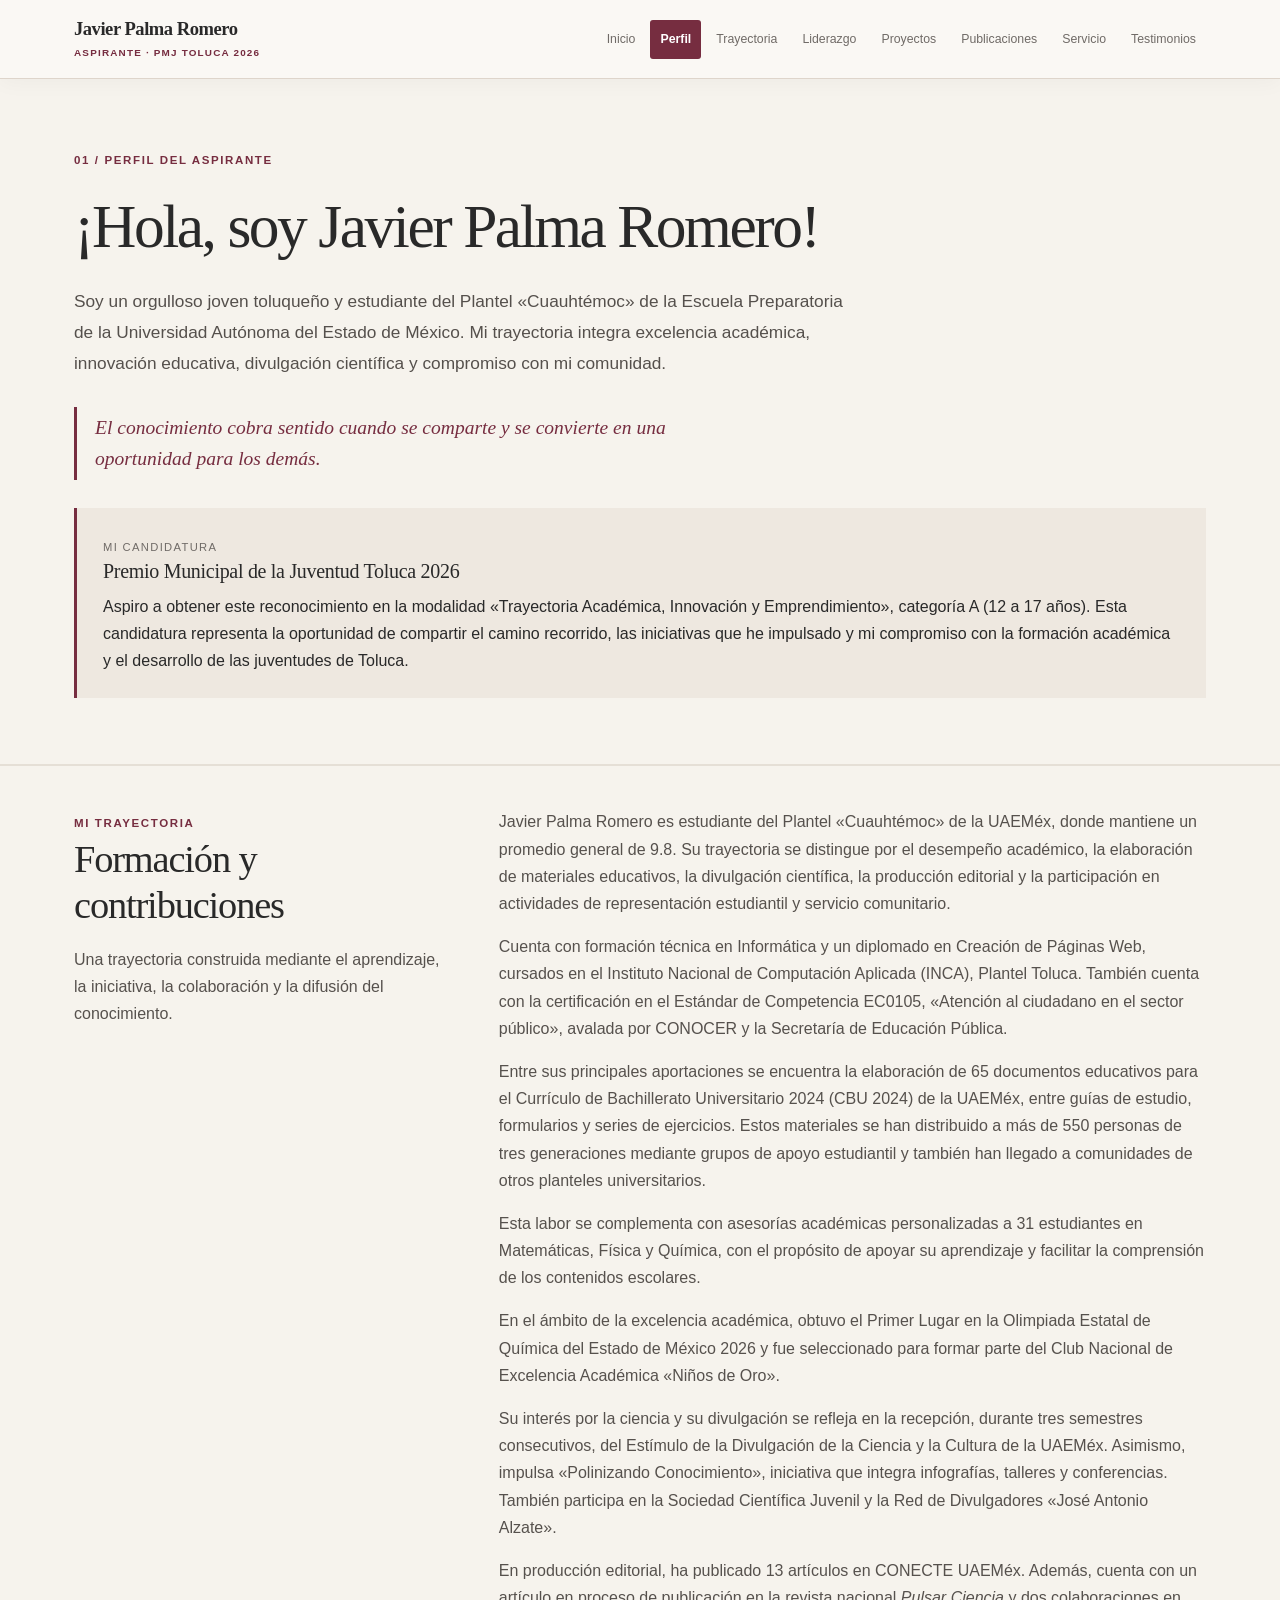
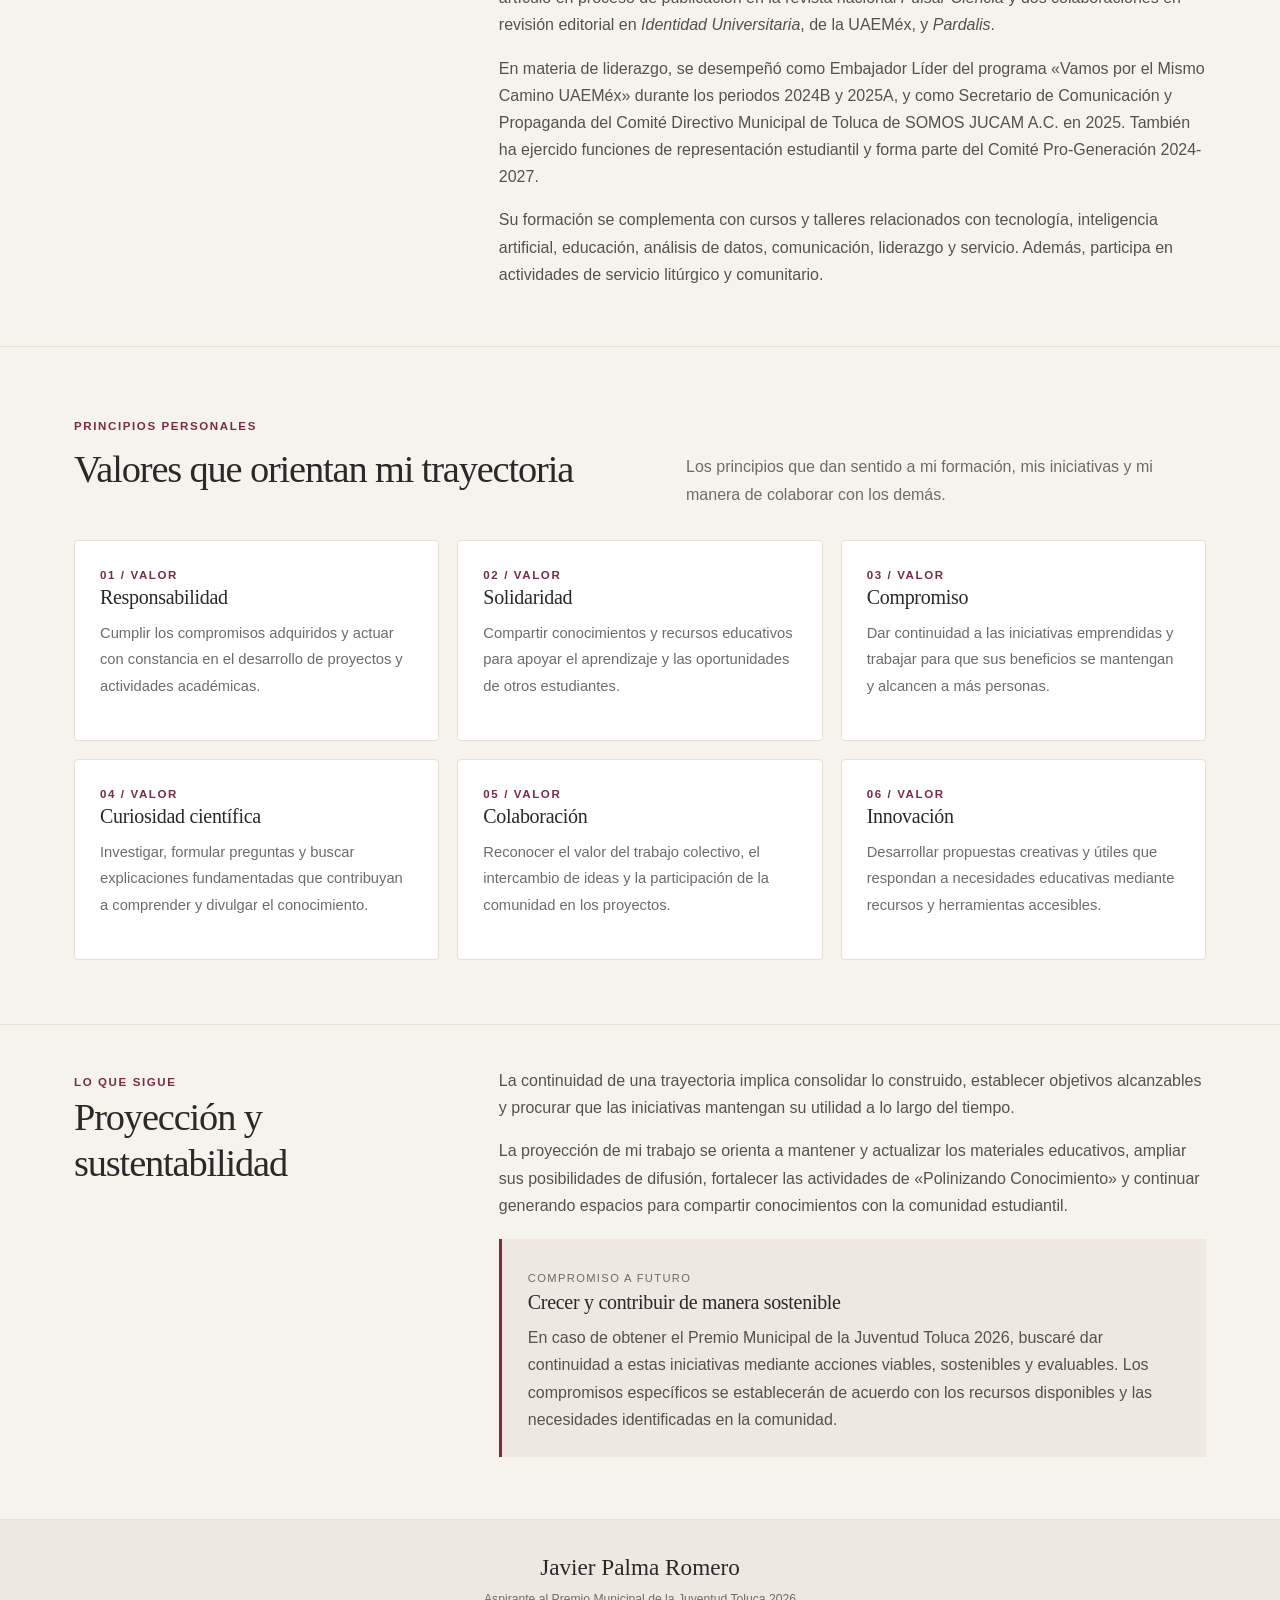
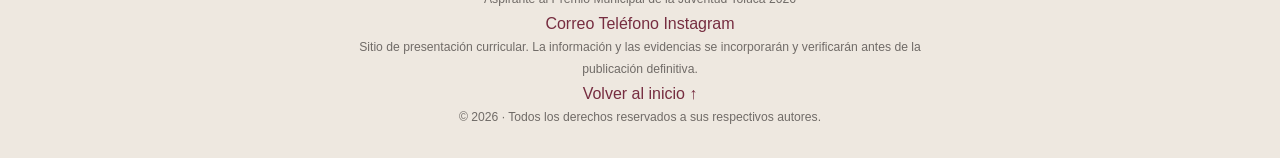
==== 01-perfil.html @ a176d9ea "Update 01-perfil.html" ====
<!doctype html>
<html lang="es">
<head>
  <meta charset="utf-8">
  <meta name="viewport" content="width=device-width, initial-scale=1">
  <meta name="description" content="Perfil, trayectoria y exposición de motivos de Javier Palma Romero, aspirante al Premio Municipal de la Juventud Toluca 2026.">
  <meta name="robots" content="noindex, nofollow">
  <title>01 — Perfil | Javier Palma Romero — Aspirante PMJ Toluca 2026</title>
  <link rel="stylesheet" href="styles.css">
</head>

<body>

  <!-- ENCABEZADO Y NAVEGACIÓN -->
  


<header class="site-header">
  <div class="header-inner">
    <a class="brand" href="index.html">
      Javier Palma Romero
      <small>Aspirante · PMJ TOLUCA 2026</small>
    </a>
    <button class="menu-toggle" type="button" aria-expanded="false" aria-controls="site-nav">Menú ☰</button>
   
<nav class="nav" id="site-nav" aria-label="Navegación principal">
  <a href="index.html">Inicio</a>
  <a href="01-perfil.html" aria-current="page">Perfil</a>
  <a href="02-trayectoria.html">Trayectoria</a>
  <a href="03-liderazgo.html">Liderazgo</a>
  <a href="04-proyectos.html">Proyectos</a>
  <a href="05-publicaciones.html">Publicaciones</a>
  <a href="06-servicio.html">Servicio</a>
  <a href="07-testimonios.html">Testimonios</a>
</nav>

  </div>
</header>



  <main>

    <!-- PRESENTACIÓN -->
    <section class="page-hero">
      <div class="container">
        <span class="kicker">01 / Perfil del aspirante</span>

        <h1>¡Hola, soy Javier Palma Romero!</h1>

        <p class="lead">
          Soy un orgulloso joven toluqueño y estudiante del Plantel
          «Cuauhtémoc» de la Escuela Preparatoria de la Universidad
          Autónoma del Estado de México. Mi trayectoria integra
          excelencia académica, innovación educativa, divulgación
          científica y compromiso con mi comunidad.
        </p>

        <div class="quote">
          El conocimiento cobra sentido cuando se comparte y se
          convierte en una oportunidad para los demás.
        </div>

        <div class="callout">
          <span class="small-label">Mi candidatura</span>
          <h3>Premio Municipal de la Juventud Toluca 2026</h3>

          <p>
            Aspiro a obtener este reconocimiento en la modalidad
            «Trayectoria Académica, Innovación y Emprendimiento»,
            categoría A (12 a 17 años). Esta candidatura representa
            la oportunidad de compartir el camino recorrido, las
            iniciativas que he impulsado y mi compromiso con la
            formación académica y el desarrollo de las juventudes
            de Toluca.
          </p>
        </div>
      </div>
    </section>

    <!-- SEMBLANZA CURRICULAR -->
    <section class="content-section" id="semblanza">
      <div class="container content-grid">

        <div>
          <span class="kicker">Mi trayectoria</span>
          <h2>Formación y contribuciones</h2>

          <p>
            Una trayectoria construida mediante el aprendizaje,
            la iniciativa, la colaboración y la difusión del
            conocimiento.
          </p>
        </div>

        <div>
          <p>
            Javier Palma Romero es estudiante del Plantel
            «Cuauhtémoc» de la UAEMéx, donde mantiene un promedio
            general de 9.8. Su trayectoria se distingue por el
            desempeño académico, la elaboración de materiales
            educativos, la divulgación científica, la producción
            editorial y la participación en actividades de
            representación estudiantil y servicio comunitario.
          </p>

          <p>
            Cuenta con formación técnica en Informática y un
            diplomado en Creación de Páginas Web, cursados en el
            Instituto Nacional de Computación Aplicada (INCA),
            Plantel Toluca. También cuenta con la certificación
            en el Estándar de Competencia EC0105, «Atención al
            ciudadano en el sector público», avalada por CONOCER
            y la Secretaría de Educación Pública.
          </p>

          <p>
            Entre sus principales aportaciones se encuentra la
            elaboración de 65 documentos educativos para el
            Currículo de Bachillerato Universitario 2024 (CBU 2024)
            de la UAEMéx, entre guías de estudio, formularios y
            series de ejercicios. Estos materiales se han
            distribuido a más de 550 personas de tres generaciones
            mediante grupos de apoyo estudiantil y también han
            llegado a comunidades de otros planteles universitarios.
          </p>

          <p>
            Esta labor se complementa con asesorías académicas
            personalizadas a 31 estudiantes en Matemáticas, Física
            y Química, con el propósito de apoyar su aprendizaje
            y facilitar la comprensión de los contenidos escolares.
          </p>

          <p>
            En el ámbito de la excelencia académica, obtuvo el
            Primer Lugar en la Olimpiada Estatal de Química del
            Estado de México 2026 y fue seleccionado para formar
            parte del Club Nacional de Excelencia Académica
            «Niños de Oro».
          </p>

          <p>
            Su interés por la ciencia y su divulgación se refleja
            en la recepción, durante tres semestres consecutivos,
            del Estímulo de la Divulgación de la Ciencia y la
            Cultura de la UAEMéx. Asimismo, impulsa
            «Polinizando Conocimiento», iniciativa que integra
            infografías, talleres y conferencias. También participa
            en la Sociedad Científica Juvenil y la Red de
            Divulgadores «José Antonio Alzate».
          </p>

          <p>
            En producción editorial, ha publicado 13 artículos
            en CONECTE UAEMéx. Además, cuenta con un artículo
            en proceso de publicación en la revista nacional
            <em>Pulsar Ciencia</em> y dos colaboraciones en
            revisión editorial en <em>Identidad Universitaria</em>,
            de la UAEMéx, y <em>Pardalis</em>.
          </p>

          <p>
            En materia de liderazgo, se desempeñó como Embajador
            Líder del programa «Vamos por el Mismo Camino UAEMéx»
            durante los periodos 2024B y 2025A, y como Secretario
            de Comunicación y Propaganda del Comité Directivo
            Municipal de Toluca de SOMOS JUCAM A.C. en 2025.
            También ha ejercido funciones de representación
            estudiantil y forma parte del Comité Pro-Generación
            2024-2027.
          </p>

          <p>
            Su formación se complementa con cursos y talleres
            relacionados con tecnología, inteligencia artificial,
            educación, análisis de datos, comunicación, liderazgo
            y servicio. Además, participa en actividades de
            servicio litúrgico y comunitario.
          </p>
        </div>

      </div>
    </section>

    <!-- VALORES -->
    <section class="section">
      <div class="container">

        <div class="section-heading">
          <div>
            <span class="eyebrow">Principios personales</span>
            <h2>Valores que orientan mi trayectoria</h2>
          </div>

          <p>
            Los principios que dan sentido a mi formación, mis
            iniciativas y mi manera de colaborar con los demás.
          </p>
        </div>

        <div class="cards">

          <article class="card">
            <div class="card-body">
              <span class="kicker">01 / Valor</span>
              <h3>Responsabilidad</h3>
              <p>
                Cumplir los compromisos adquiridos y actuar con
                constancia en el desarrollo de proyectos y
                actividades académicas.
              </p>
            </div>
          </article>

          <article class="card">
            <div class="card-body">
              <span class="kicker">02 / Valor</span>
              <h3>Solidaridad</h3>
              <p>
                Compartir conocimientos y recursos educativos
                para apoyar el aprendizaje y las oportunidades
                de otros estudiantes.
              </p>
            </div>
          </article>

          <article class="card">
            <div class="card-body">
              <span class="kicker">03 / Valor</span>
              <h3>Compromiso</h3>
              <p>
                Dar continuidad a las iniciativas emprendidas
                y trabajar para que sus beneficios se mantengan
                y alcancen a más personas.
              </p>
            </div>
          </article>

          <article class="card">
            <div class="card-body">
              <span class="kicker">04 / Valor</span>
              <h3>Curiosidad científica</h3>
              <p>
                Investigar, formular preguntas y buscar
                explicaciones fundamentadas que contribuyan
                a comprender y divulgar el conocimiento.
              </p>
            </div>
          </article>

          <article class="card">
            <div class="card-body">
              <span class="kicker">05 / Valor</span>
              <h3>Colaboración</h3>
              <p>
                Reconocer el valor del trabajo colectivo,
                el intercambio de ideas y la participación
                de la comunidad en los proyectos.
              </p>
            </div>
          </article>

          <article class="card">
            <div class="card-body">
              <span class="kicker">06 / Valor</span>
              <h3>Innovación</h3>
              <p>
                Desarrollar propuestas creativas y útiles
                que respondan a necesidades educativas
                mediante recursos y herramientas accesibles.
              </p>
            </div>
          </article>

        </div>
      </div>
    </section>

    <!-- PROYECCIÓN Y SUSTENTABILIDAD -->
    <section class="content-section" id="proyeccion">
      <div class="container content-grid">

        <div>
          <span class="kicker">Lo que sigue</span>
          <h2>Proyección y sustentabilidad</h2>
        </div>

        <div>
          <p>
            La continuidad de una trayectoria implica consolidar
            lo construido, establecer objetivos alcanzables y
            procurar que las iniciativas mantengan su utilidad
            a lo largo del tiempo.
          </p>

          <p>
            La proyección de mi trabajo se orienta a mantener
            y actualizar los materiales educativos, ampliar
            sus posibilidades de difusión, fortalecer las
            actividades de «Polinizando Conocimiento» y continuar
            generando espacios para compartir conocimientos con
            la comunidad estudiantil.
          </p>

          <div class="callout">
            <span class="small-label">Compromiso a futuro</span>
            <h3>Crecer y contribuir de manera sostenible</h3>

            <p>
              En caso de obtener el Premio Municipal de la Juventud
              Toluca 2026, buscaré dar continuidad a estas iniciativas
              mediante acciones viables, sostenibles y evaluables.
              Los compromisos específicos se establecerán de acuerdo
              con los recursos disponibles y las necesidades
              identificadas en la comunidad.
            </p>
          </div>
        </div>

      </div>
    </section>

  </main>

  <!-- PIE DE PÁGINA -->
  <footer class="site-footer">
    <div class="footer-inner">

      <div>
        <div class="footer-name">Javier Palma Romero</div>

        <div class="footer-note">
          Aspirante al Premio Municipal de la Juventud Toluca 2026
        </div>

        <div class="footer-links">
          <a href="mailto:correo@ejemplo.com">Correo</a>
          <a href="tel:+520000000000">Teléfono</a>
          <a href="#" onclick="return false">Instagram</a>
        </div>
      </div>

      <div>
        <div class="footer-note">
          Sitio de presentación curricular. La información y las
          evidencias se incorporarán y verificarán antes de la
          publicación definitiva.
        </div>

        <div class="footer-links">
          <a href="index.html">Volver al inicio ↑</a>
        </div>

        <div class="footer-note">
          © 2026 · Todos los derechos reservados a sus respectivos autores.
        </div>
      </div>

    </div>
  </footer>

  <script src="script.js"></script>

</body>
</html>
---- styles.css ----
/* ==========================================
   PORTAFOLIO CURRICULAR
   ASPIRANTE · PMJ TOLUCA 2026
   Hoja de estilos principal
   ========================================== */

/* 1. Variables y configuración general */
:root {
  --paper: #f6f3ed;
  --white: #ffffff;
  --ink: #292929;
  --muted: #706b67;
  --line: #e5dfd6;
  --burgundy: #762d40;
  --burgundy-dark: #592030;
  --soft: #eee8e0;
  --max: 1180px;

  /* Jerarquía tipográfica compartida */
  --font-body: Arial, Helvetica, sans-serif;
  --font-heading: Georgia, "Times New Roman", serif;

  --size-small: 0.82rem;
  --size-label: 0.72rem;
  --size-card-title: 1.25rem;

  --size-page-title: clamp(2.5rem, 4.8vw, 4.2rem);
  --size-section-title: clamp(1.8rem, 3vw, 2.5rem);
}

* {
  box-sizing: border-box;
}

html {
  scroll-behavior: smooth;
  scroll-padding-top: 100px;
}

body {
  margin: 0;
  background: var(--paper);
  color: var(--ink);
  font-family: var(--font-body);
  font-size: 1rem;
  line-height: 1.7;
}

a {
  color: var(--burgundy);
  text-decoration: none;
}

a:hover {
  text-decoration: underline;
}

img {
  display: block;
  max-width: 100%;
}

button,
input,
textarea,
select {
  font: inherit;
}

button,
a {
  -webkit-tap-highlight-color: transparent;
}

::selection {
  background: var(--burgundy);
  color: var(--white);
}

/* 2. Encabezado y navegación */
.site-header {
  position: sticky;
  top: 0;
  z-index: 20;
  background: rgba(250, 248, 244, 0.96);
  backdrop-filter: blur(12px);
  border-bottom: 1px solid #ded5cb;
  box-shadow: 0 4px 20px rgba(41, 29, 25, 0.035);
}

.header-inner {
  max-width: var(--max);
  margin: auto;
  padding: 17px 24px;
  display: flex;
  align-items: center;
  justify-content: space-between;
  gap: 30px;
}

.brand {
  display: block;
  flex-shrink: 0;
  color: var(--ink);
  font-family: var(--font-heading);
  font-size: 1.16rem;
  font-weight: 700;
  line-height: 1.25;
  letter-spacing: -0.025em;
}

.brand:hover {
  color: var(--burgundy);
  text-decoration: none;
}

.brand-name {
  display: block;
}

.brand small {
  display: block;
  margin-top: 6px;
  color: var(--burgundy);
  font: 700 0.62rem/1.5 var(--font-body);
  letter-spacing: 0.12em;
  text-transform: uppercase;
}

.nav {
  display: flex;
  align-items: center;
  justify-content: flex-end;
  flex-wrap: wrap;
  gap: 5px;
}

.nav a {
  padding: 9px 10px;
  border-radius: 3px;
  color: var(--muted);
  font-size: 0.77rem;
  white-space: nowrap;
  transition: background 0.2s ease, color 0.2s ease;
}

.nav a:hover {
  background: var(--soft);
  color: var(--burgundy);
  text-decoration: none;
}

.nav a[aria-current="page"] {
  background: var(--burgundy);
  color: var(--white);
  font-weight: 700;
}

.menu-toggle {
  display: none;
  align-items: center;
  justify-content: center;
  gap: 8px;
  border: 1px solid var(--line);
  border-radius: 3px;
  background: var(--white);
  padding: 9px 12px;
  color: var(--ink);
  font-size: 0.83rem;
  cursor: pointer;
}

.menu-toggle:hover {
  border-color: var(--burgundy);
}

/* 3. Contenedores generales */
.container {
  width: 100%;
  max-width: var(--max);
  margin: auto;
  padding: 0 24px;
}

main {
  min-height: 65vh;
}

/* 4. Tipografía y jerarquía compartida */
h1,
h2,
h3 {
  font-family: var(--font-heading);
  font-weight: 500;
  line-height: 1.2;
}

h1 {
  margin: 18px 0 22px;
  font-size: var(--size-page-title);
  letter-spacing: -0.04em;
}

h2 {
  margin: 0 0 18px;
  font-size: var(--size-section-title);
  letter-spacing: -0.03em;
}

h3 {
  margin: 0 0 10px;
  font-size: var(--size-card-title);
  letter-spacing: -0.015em;
}

p {
  margin: 0 0 16px;
}

.eyebrow,
.kicker {
  color: var(--burgundy);
  font-size: var(--size-label);
  font-weight: 700;
  letter-spacing: 0.14em;
  line-height: 1.6;
  text-transform: uppercase;
}

.lead {
  max-width: 660px;
  color: #55504c;
  font-size: 1.08rem;
  line-height: 1.8;
}

.small-label {
  color: var(--muted);
  font-size: 0.7rem;
  letter-spacing: 0.12em;
  text-transform: uppercase;
}

/* 5. Portada principal */
.hero {
  padding: 88px 0 78px;
  background:
    radial-gradient(
      ellipse at 85% 15%,
      rgba(118, 45, 64, 0.055),
      transparent 34%
    ),
    var(--paper);
}

.hero-grid {
  display: grid;
  grid-template-columns: 1.15fr 0.85fr;
  align-items: center;
  gap: clamp(35px, 6vw, 78px);
}

.hero h1 {
  max-width: 720px;
}

.hero-content .eyebrow {
  line-height: 1.8;
}

.hero .lead {
  max-width: 660px;
}

.quote {
  max-width: 600px;
  margin: 28px 0;
  padding: 5px 0 5px 18px;
  border-left: 3px solid var(--burgundy);
  color: var(--burgundy);
  font: italic 1.22rem/1.6 var(--font-heading);
}

.actions {
  display: flex;
  flex-wrap: wrap;
  gap: 12px;
  margin-top: 28px;
}

.button {
  display: inline-flex;
  align-items: center;
  justify-content: center;
  padding: 12px 17px;
  border: 1px solid var(--burgundy);
  border-radius: 2px;
  background: var(--burgundy);
  color: var(--white);
  font-size: 0.86rem;
  text-align: center;
  transition:
    background 0.2s ease,
    color 0.2s ease,
    transform 0.2s ease;
}

.button:hover {
  transform: translateY(-1px);
  background: var(--burgundy-dark);
  text-decoration: none;
}

.button.secondary {
  background: transparent;
  color: var(--burgundy);
}

.button.secondary:hover {
  background: var(--burgundy);
  color: var(--white);
}

.hero-caption {
  margin-top: 20px;
  color: var(--muted);
  font-size: 0.76rem;
}

/* 6. Fotografía de portada */
.portrait {
  position: relative;
  display: flex;
  min-height: 480px;
  align-items: center;
  justify-content: center;
  overflow: hidden;
  border: 1px solid #ded5cb;
  background: linear-gradient(145deg, #e9e0d7, #f8f5ef);
}

.portrait img {
  position: absolute;
  inset: 0;
  width: 100%;
  height: 100%;
  object-fit: cover;
}

.placeholder {
  position: relative;
  z-index: 1;
  max-width: 340px;
  padding: 32px;
  color: var(--muted);
  font-size: 0.9rem;
  text-align: center;
}

.portrait .placeholder strong {
  display: block;
  margin-bottom: 12px;
  color: var(--burgundy);
  font-family: var(--font-heading);
  font-size: 1.3rem;
  font-weight: 500;
}

.portrait .placeholder p {
  margin-bottom: 12px;
}

.portrait .placeholder span {
  font-size: 0.75rem;
}

/* 7. Secciones generales y divisores */
.section {
  padding: 64px 0;
  border-top: 1px solid var(--line);
}

.section-heading {
  display: flex;
  align-items: flex-end;
  justify-content: space-between;
  gap: 40px;
  margin-bottom: 30px;
}

.section-heading h2 {
  margin-top: 8px;
}

.section-heading p {
  max-width: 520px;
  margin-bottom: 0;
  color: var(--muted);
  line-height: 1.8;
}

/* 8. Indicadores */
.stats {
  display: grid;
  grid-template-columns: repeat(4, minmax(0, 1fr));
  gap: 12px;
}

.stat {
  padding: 26px 23px;
  border: 1px solid var(--line);
  border-radius: 4px;
  background: var(--white);
  transition:
    transform 0.2s ease,
    box-shadow 0.2s ease;
}

.stat:hover {
  transform: translateY(-3px);
  box-shadow: 0 9px 24px rgba(41, 29, 25, 0.055);
}

.stat strong {
  display: block;
  color: var(--burgundy);
  font: 500 clamp(1.8rem, 3vw, 2.5rem)/1.1 var(--font-heading);
  letter-spacing: -0.04em;
}

.stat span {
  display: block;
  margin-top: 8px;
  color: var(--muted);
  font-size: 0.82rem;
  line-height: 1.6;
}

.evidence-note {
  padding: 12px 0;
  color: var(--muted);
  font-size: 0.82rem;
  line-height: 1.7;
}

/* 9. Tarjetas */
.cards {
  display: grid;
  grid-template-columns: repeat(3, minmax(0, 1fr));
  gap: 18px;
}

.card {
  display: flex;
  min-width: 0;
  flex-direction: column;
  overflow: hidden;
  border: 1px solid var(--line);
  border-radius: 4px;
  background: var(--white);
  transition:
    transform 0.2s ease,
    box-shadow 0.2s ease;
}

.card:hover {
  transform: translateY(-4px);
  box-shadow: 0 12px 28px rgba(41, 29, 25, 0.075);
}

.visual-placeholder {
  display: flex;
  aspect-ratio: 4 / 3;
  align-items: center;
  justify-content: center;
  padding: 20px;
  border-bottom: 1px solid var(--line);
  background: linear-gradient(135deg, #e7ddd3, #f8f5ef);
  color: #6e5c56;
  font-size: 0.8rem;
  line-height: 1.6;
  text-align: center;
}

.card-body {
  display: flex;
  flex: 1;
  flex-direction: column;
  align-items: flex-start;
  padding: 25px;
}

.card-kicker {
  margin-bottom: 9px;
  color: var(--burgundy);
  font-size: 0.68rem;
  font-weight: 700;
  letter-spacing: 0.13em;
  text-transform: uppercase;
}

.card h3 {
  line-height: 1.25;
}

.card p {
  color: var(--muted);
  font-size: 0.92rem;
  line-height: 1.8;
}

.card .text-link {
  display: inline-block;
  margin-top: auto;
  padding-top: 12px;
  font-size: 0.85rem;
  font-weight: 700;
}

.text-link {
  color: var(--burgundy);
}

.text-link:hover {
  text-decoration: underline;
}

/* 10. Panel de proyección */
.projection-panel {
  max-width: 880px;
  margin: 0 auto;
  padding: clamp(28px, 5vw, 55px);
  border: 1px solid var(--line);
  border-top: 3px solid var(--burgundy);
  background: rgba(255, 255, 255, 0.68);
}

.projection-panel h2 {
  max-width: 650px;
  margin-top: 12px;
}

.projection-panel p {
  max-width: 720px;
  color: #56514d;
  line-height: 1.85;
}

.projection-panel .button {
  margin-top: 12px;
}

/* 11. Encabezados de páginas interiores */
.page-hero {
  padding: 66px 0 46px;
  border-bottom: 1px solid var(--line);
}

.page-hero h1 {
  max-width: 900px;
  font-size: var(--size-page-title);
}

.page-hero .lead {
  max-width: 780px;
}

.content-section {
  padding: 42px 0;
  border-top: 1px solid var(--line);
}

.content-section:last-child {
  border-bottom: 0;
}

.content-grid {
  display: grid;
  grid-template-columns: 0.7fr 1.3fr;
  gap: 44px;
}

.content-grid p {
  color: #56514d;
}

.list-clean {
  margin: 0;
  padding-left: 20px;
  color: #56514d;
}

.list-clean li {
  margin-bottom: 10px;
}

/* 12. Bloques destacados y paneles */
.callout {
  margin: 20px 0;
  padding: 24px 26px;
  border-left: 3px solid var(--burgundy);
  background: var(--soft);
}

.callout p:last-child {
  margin-bottom: 0;
}

.two-col {
  display: grid;
  grid-template-columns: 1fr 1fr;
  gap: 22px;
}

.mini-panel {
  padding: 24px;
  border: 1px solid var(--line);
  background: var(--white);
}

.quote-card {
  padding: 24px;
  border: 1px solid var(--line);
  background: var(--white);
  font-family: var(--font-heading);
  font-size: 1.1rem;
}

.quote-card small {
  display: block;
  margin-top: 15px;
  color: var(--muted);
  font: 0.8rem var(--font-body);
}

.tag {
  display: inline-block;
  margin: 3px 4px 3px 0;
  padding: 5px 9px;
  border: 1px solid var(--line);
  background: var(--white);
  color: var(--muted);
  font-size: 0.74rem;
}

/* 13. Pie de página compartido */
.site-footer {
  margin-top: 0;
  border-top: 1px solid var(--line);
  background: var(--soft);
}

.footer-inner {
  display: flex;
  max-width: 850px;
  flex-direction: column;
  align-items: center;
  margin: auto;
  padding: 34px 24px 30px;
  gap: 0;
  text-align: center;
}

.footer-monogram {
  display: flex;
  width: 48px;
  height: 48px;
  align-items: center;
  justify-content: center;
  margin-bottom: 17px;
  border: 1px solid rgba(118, 45, 64, 0.35);
  border-radius: 50%;
  color: var(--burgundy);
  font: 500 1.05rem var(--font-heading);
  letter-spacing: 0.04em;
  transition: background 0.2s ease, color 0.2s ease;
}

.footer-monogram:hover {
  background: var(--burgundy);
  color: var(--white);
  text-decoration: none;
}

.footer-name {
  margin-bottom: 8px;
  color: var(--ink);
  font: 500 1.45rem var(--font-heading);
}

.footer-candidacy {
  max-width: 680px;
  margin: 0 0 8px;
  color: var(--ink);
  font-size: 0.92rem;
  line-height: 1.7;
}

.footer-category {
  margin: 0;
  color: var(--muted);
  font-size: 0.86rem;
  line-height: 1.8;
}

.footer-contact {
  display: flex;
  align-items: center;
  justify-content: center;
  flex-wrap: wrap;
  gap: 14px 25px;
  margin: 23px 0;
}

.contact-item {
  display: inline-flex;
  align-items: center;
  justify-content: center;
  gap: 9px;
  color: var(--burgundy);
  font-size: 0.84rem;
  overflow-wrap: anywhere;
  transition: color 0.2s ease;
}

.contact-item svg {
  width: 20px;
  height: 20px;
  flex-shrink: 0;
}

.contact-item:hover {
  color: var(--burgundy-dark);
  text-decoration: underline;
}

.footer-divider {
  width: 100%;
  max-width: 440px;
  height: 1px;
  margin: 3px 0 18px;
  background: var(--line);
}

.footer-note {
  max-width: 600px;
  margin: 0;
  color: var(--muted);
  font-size: 0.76rem;
  line-height: 1.75;
}

.footer-disclaimer {
  font-size: 0.75rem;
}

.footer-home {
  margin-top: 17px;
  color: var(--burgundy);
  font-size: 0.82rem;
  font-weight: 700;
}

.footer-home:hover {
  text-decoration: underline;
}

.footer-copyright {
  margin: 24px 0 0;
  color: var(--muted);
  font-size: 0.7rem;
}

footer a {
  color: var(--burgundy);
}

/* 14. Accesibilidad: foco visible al usar teclado */
a:focus-visible,
button:focus-visible {
  outline: 3px solid #a66a7a;
  outline-offset: 3px;
}

/* 15. Pantallas medianas */
@media (max-width: 1050px) {
  .header-inner {
    flex-wrap: wrap;
  }

  .nav {
    justify-content: flex-start;
  }

  .nav a {
    font-size: 0.75rem;
  }

  .hero {
    padding-top: 65px;
  }

  .hero-grid {
    gap: 30px;
  }

  .portrait {
    min-height: 400px;
  }

  .cards {
    grid-template-columns: repeat(2, minmax(0, 1fr));
  }
}

/* 16. Celulares y pantallas pequeñas */
@media (max-width: 700px) {
  html {
    scroll-padding-top: 75px;
  }

  .header-inner {
    align-items: center;
    flex-wrap: nowrap;
    gap: 12px;
    padding: 13px 18px;
  }

  .brand {
    max-width: 75%;
    font-size: 1.02rem;
  }

  .brand small {
    font-size: 0.58rem;
    letter-spacing: 0.08em;
  }

  .menu-toggle {
    display: flex;
    flex-shrink: 0;
    padding: 9px 11px;
  }

  .nav {
    display: none;
    position: absolute;
    top: 100%;
    right: 0;
    left: 0;
    flex-direction: column;
    align-items: stretch;
    gap: 4px;
    padding: 15px 18px 20px;
    border-bottom: 1px solid var(--line);
    background: #faf8f4;
    box-shadow: 0 12px 20px rgba(41, 29, 25, 0.06);
  }

  .nav.open {
    display: flex;
  }

  .nav a {
    padding: 11px 12px;
    font-size: 0.9rem;
  }

  .container {
    padding: 0 18px;
  }

  .hero {
    padding: 45px 0 48px;
  }

  .hero-grid {
    grid-template-columns: 1fr;
    gap: 28px;
  }

  .hero h1 {
    font-size: clamp(2.5rem, 10vw, 3.5rem);
  }

  .lead {
    font-size: 1.02rem;
  }

  .quote {
    font-size: 1.08rem;
  }

  .portrait {
    min-height: 300px;
    order: -1;
  }

  .section {
    padding: 43px 0;
  }

  .section-heading {
    display: block;
  }

  .section-heading p {
    margin-top: 13px;
  }

  .stats {
    grid-template-columns: repeat(2, minmax(0, 1fr));
    gap: 9px;
  }

  .stat {
    padding: 19px 15px;
  }

  .stat span {
    line-height: 1.6;
  }

  .cards {
    grid-template-columns: 1fr;
  }

  .page-hero {
    padding: 48px 0 34px;
  }

  .page-hero h1 {
    font-size: clamp(2.3rem, 9vw, 3.2rem);
  }

  .content-section {
    padding: 32px 0;
  }

  .content-grid,
  .two-col {
    grid-template-columns: 1fr;
    gap: 18px;
  }

  .projection-panel {
    padding: 27px 22px;
  }

  .footer-inner {
    padding: 30px 20px 25px;
  }

  .footer-candidacy {
    font-size: 0.88rem;
  }

  .footer-category {
    font-size: 0.82rem;
  }

  .footer-contact {
    flex-direction: column;
    gap: 15px;
    margin: 22px 0;
  }

  .contact-item {
    max-width: 100%;
    font-size: 0.82rem;
  }

  .footer-links {
    gap: 13px 18px;
  }
}

/* 17. Teléfonos muy pequeños */
@media (max-width: 360px) {
  .stats {
    grid-template-columns: 1fr;
  }

  .menu-toggle {
    gap: 5px;
    padding: 8px;
    font-size: 0.76rem;
  }

  .brand {
    font-size: 0.94rem;
  }

  .brand small {
    font-size: 0.53rem;
  }

  .actions {
    flex-direction: column;
    align-items: stretch;
  }
}

/* 18. Respeto a la preferencia de movimiento reducido */
@media (prefers-reduced-motion: reduce) {
  html {
    scroll-behavior: auto;
  }

  *,
  *::before,
  *::after {
    transition-duration: 0.01ms !important;
    animation-duration: 0.01ms !important;
    animation-iteration-count: 1 !important;
  }
}
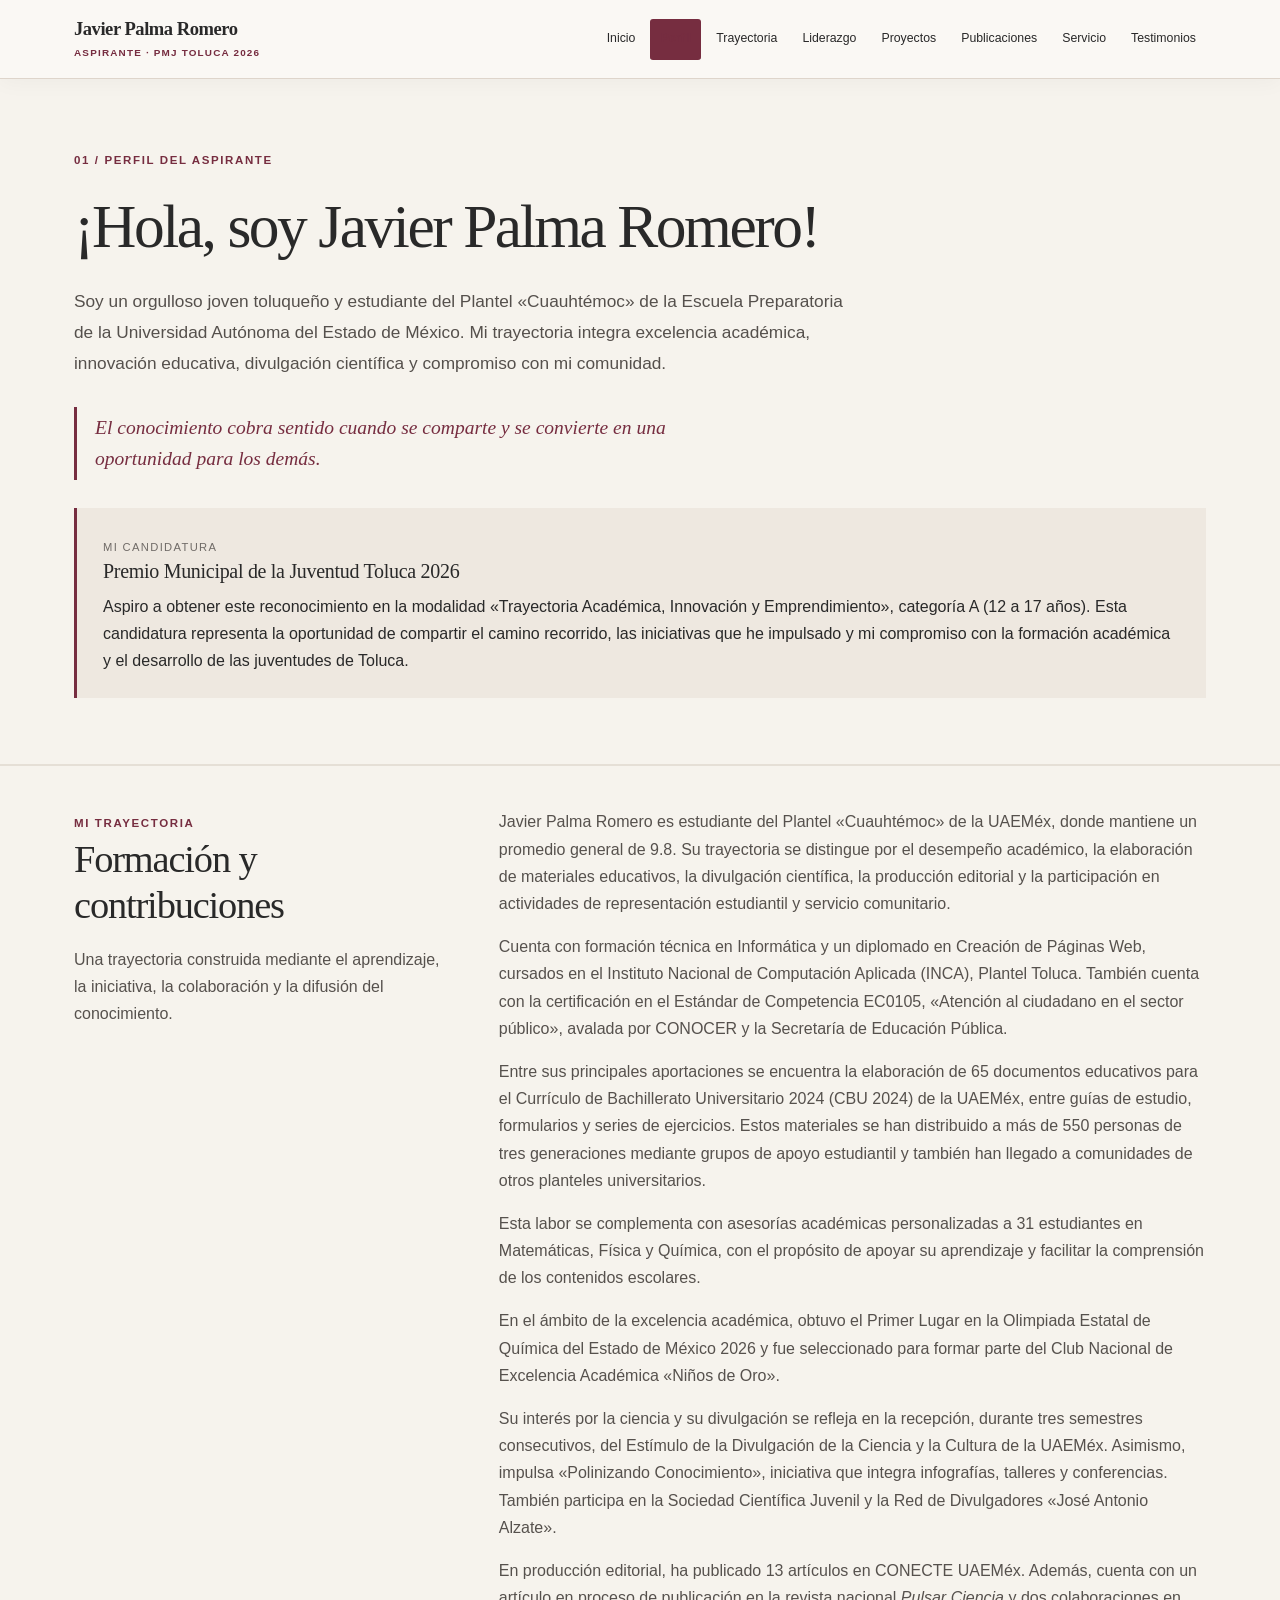
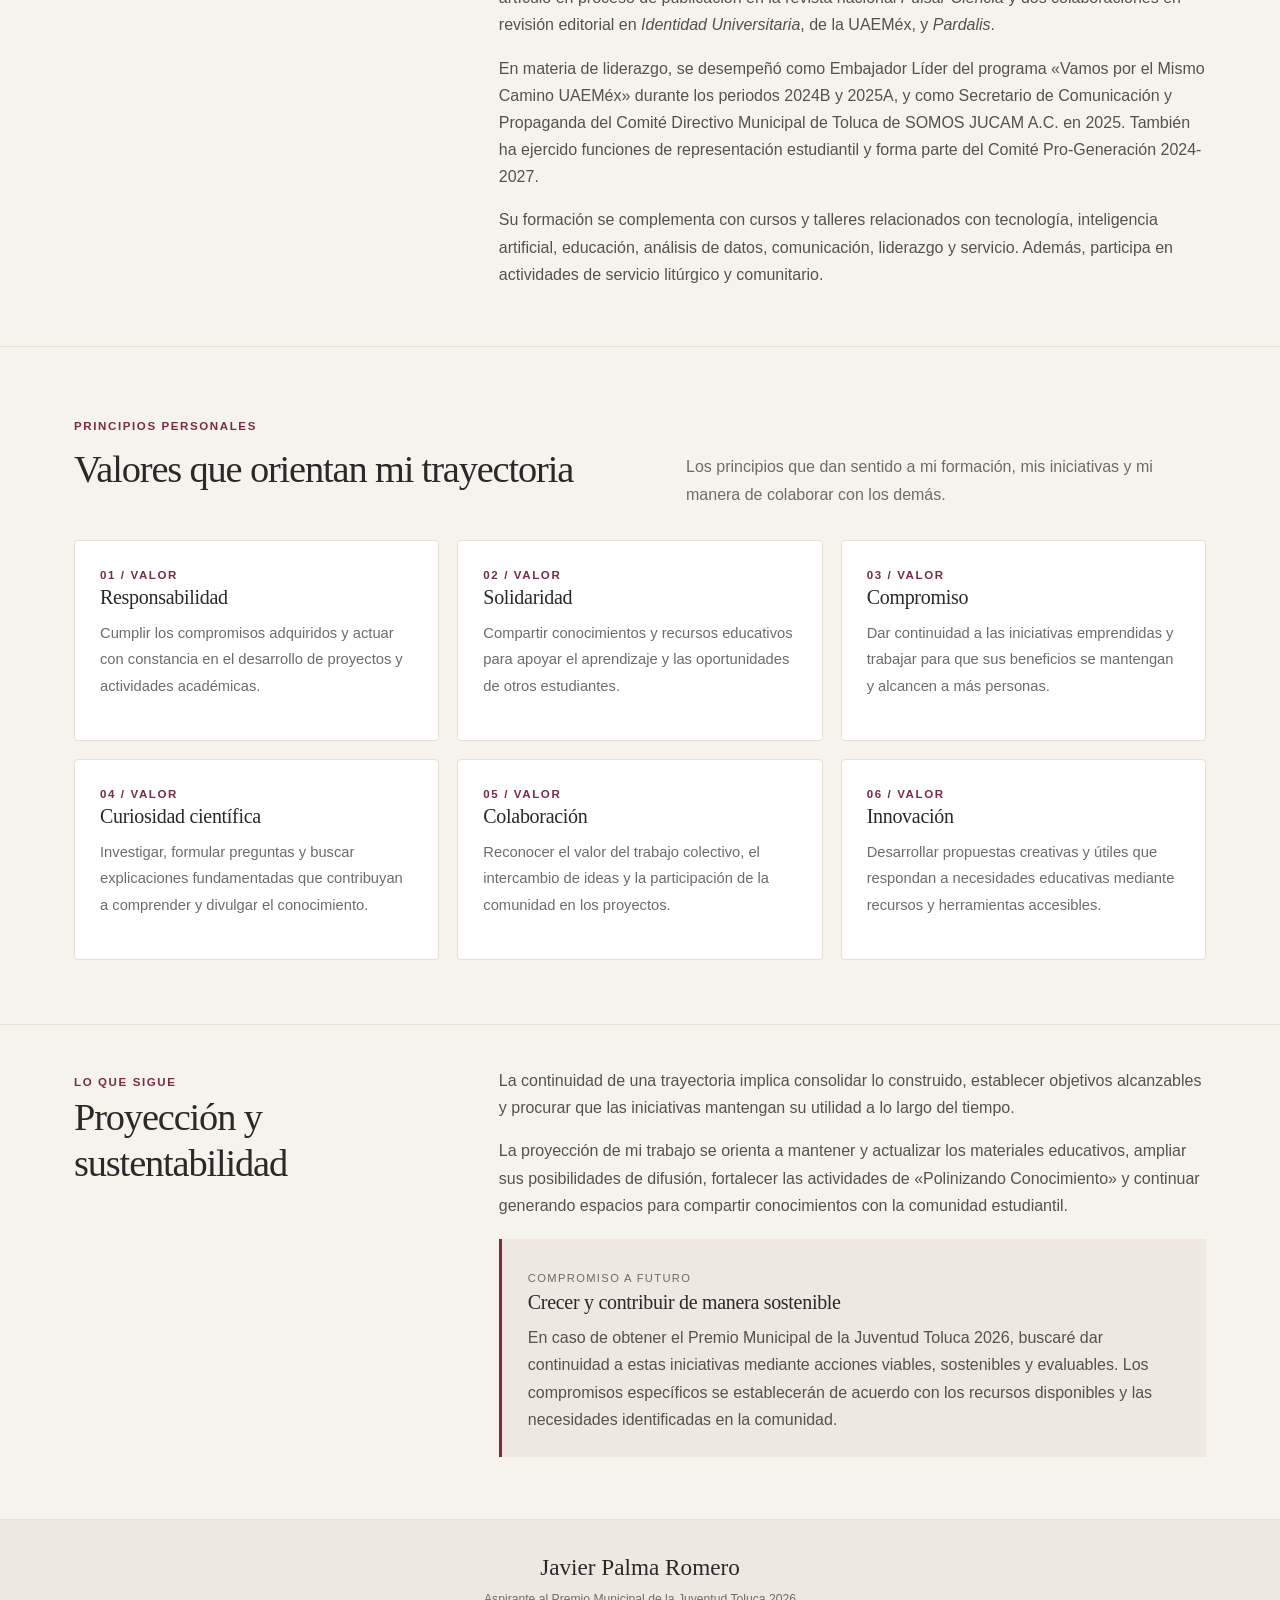
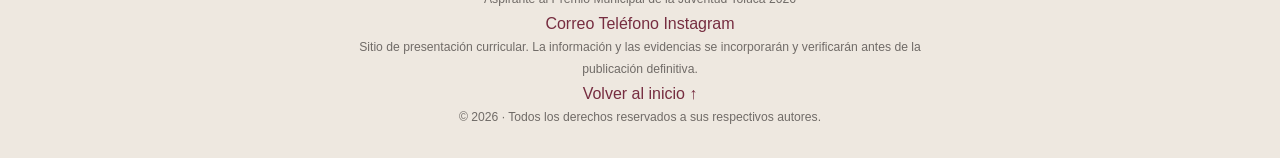
==== commit 38677396: "Update 01-perfil.html" ====
--- a/01-perfil.html
+++ b/01-perfil.html
@@ -24,9 +24,11 @@
     </a>
     <button class="menu-toggle" type="button" aria-expanded="false" aria-controls="site-nav">Menú ☰</button>
    
+
+
 <nav class="nav" id="site-nav" aria-label="Navegación principal">
   <a href="index.html">Inicio</a>
-  <a href="01-perfil.html" aria-current="page">Perfil</a>
+  <a href="01-perfil.html" class="active" aria-current="page">Perfil</a>
   <a href="02-trayectoria.html">Trayectoria</a>
   <a href="03-liderazgo.html">Liderazgo</a>
   <a href="04-proyectos.html">Proyectos</a>
@@ -34,6 +36,8 @@
   <a href="06-servicio.html">Servicio</a>
   <a href="07-testimonios.html">Testimonios</a>
 </nav>
+
+
 
   </div>
 </header>
--- a/styles.css
+++ b/styles.css
@@ -1016,3 +1016,27 @@
     animation-iteration-count: 1 !important;
   }
 }
+
+
+/* Enlaces normales del menú */
+.nav a {
+  color: var(--ink, #292929);
+  text-decoration: none;
+  border-bottom: 2px solid transparent;
+}
+
+/* Efecto al pasar el cursor */
+.nav a:hover {
+  color: var(--burgundy, #762d40);
+}
+
+/* Solo se ilumina la página actual */
+.nav a[aria-current="page"] {
+  color: var(--burgundy, #762d40);
+  border-bottom-color: var(--burgundy, #762d40);
+}
+
+.nav a.active {
+  color: var(--burgundy, #762d40);
+  border-bottom: 2px solid var(--burgundy, #762d40);
+}
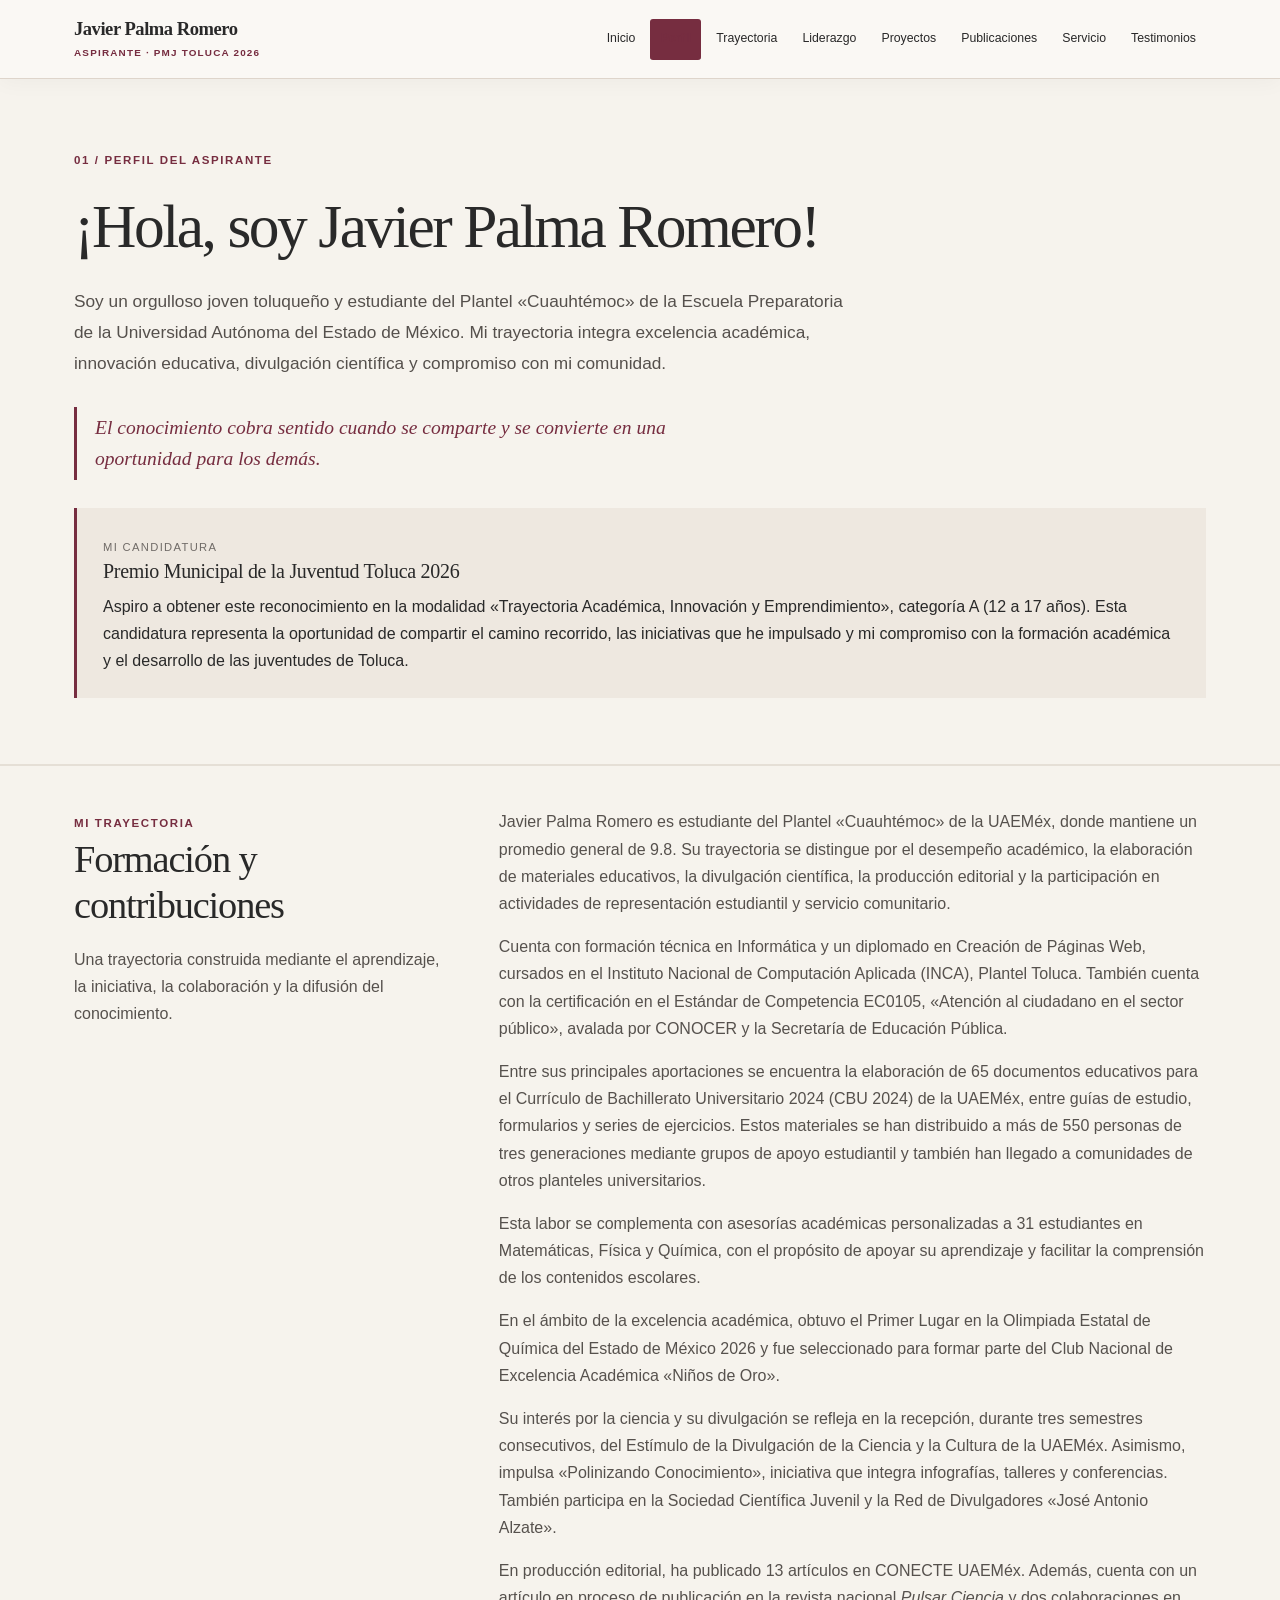
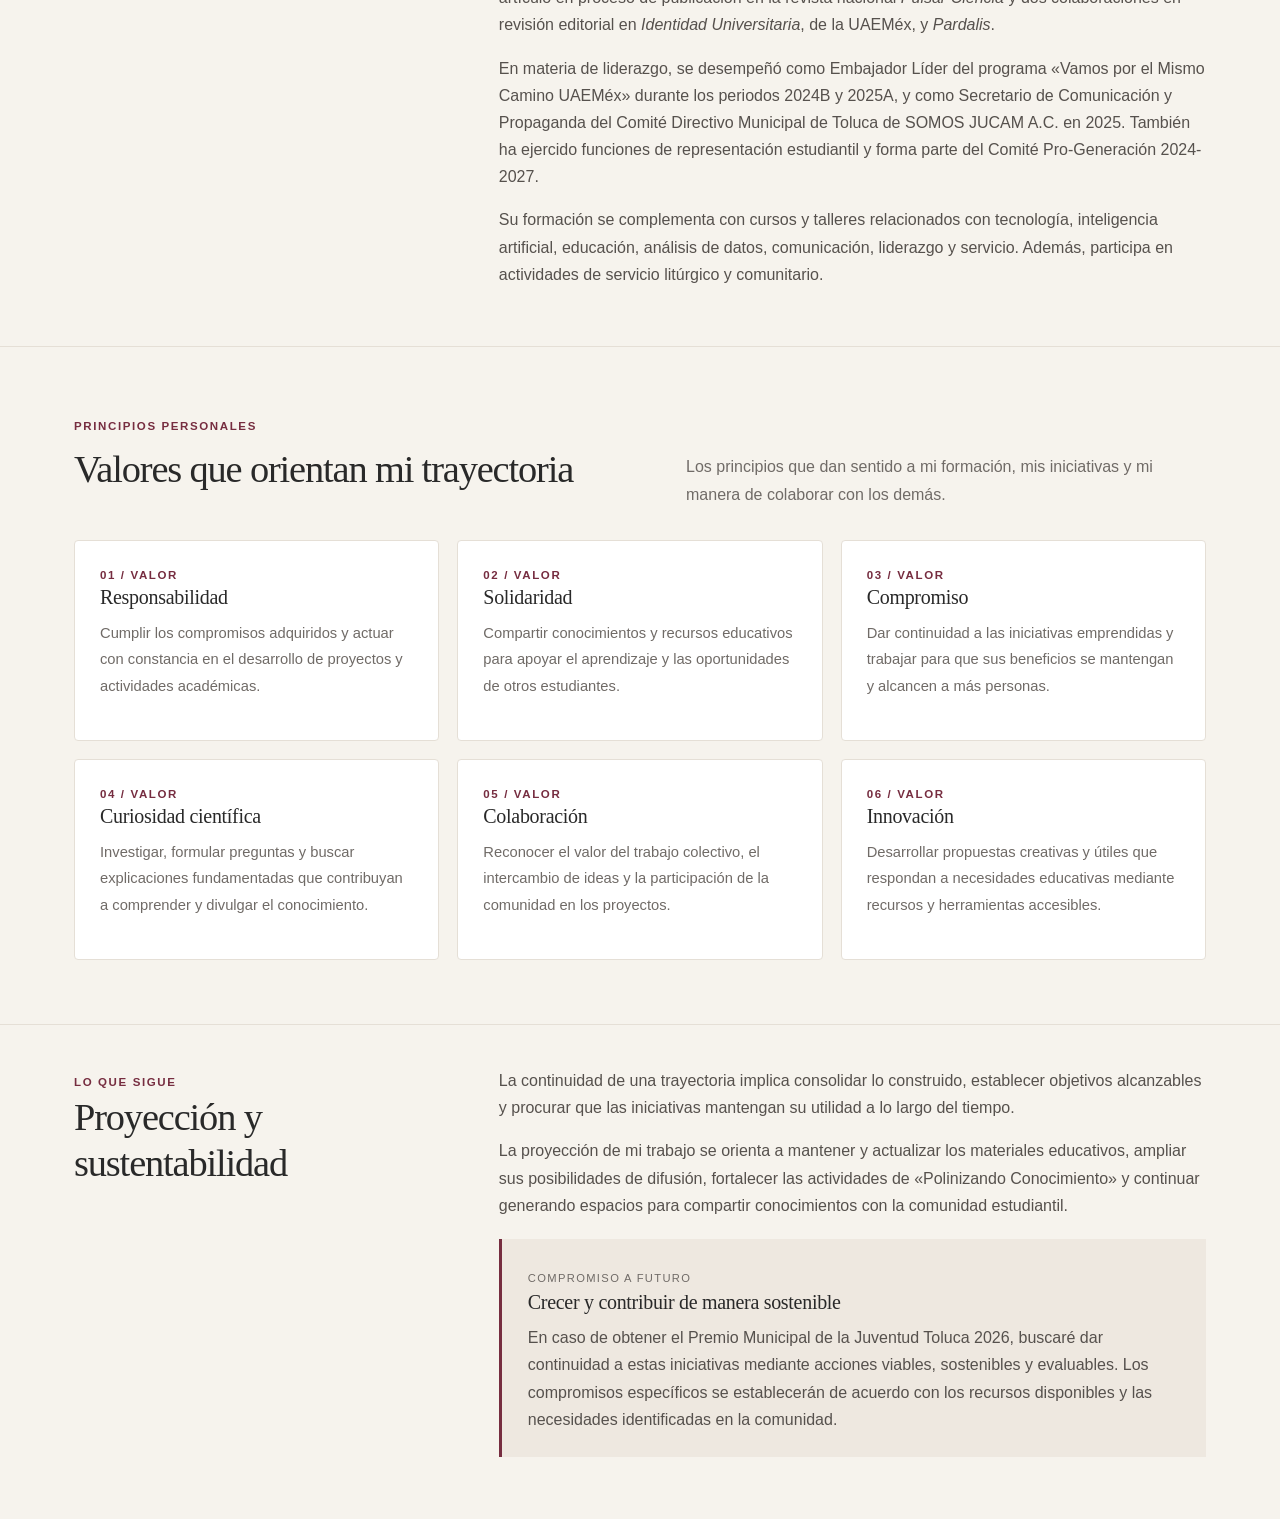
==== commit 0a907354: "Update 01-perfil.html" ====
--- a/01-perfil.html
+++ b/01-perfil.html
@@ -329,41 +329,7 @@
   </main>
 
   <!-- PIE DE PÁGINA -->
-  <footer class="site-footer">
-    <div class="footer-inner">
-
-      <div>
-        <div class="footer-name">Javier Palma Romero</div>
-
-        <div class="footer-note">
-          Aspirante al Premio Municipal de la Juventud Toluca 2026
-        </div>
-
-        <div class="footer-links">
-          <a href="mailto:correo@ejemplo.com">Correo</a>
-          <a href="tel:+520000000000">Teléfono</a>
-          <a href="#" onclick="return false">Instagram</a>
-        </div>
-      </div>
-
-      <div>
-        <div class="footer-note">
-          Sitio de presentación curricular. La información y las
-          evidencias se incorporarán y verificarán antes de la
-          publicación definitiva.
-        </div>
-
-        <div class="footer-links">
-          <a href="index.html">Volver al inicio ↑</a>
-        </div>
-
-        <div class="footer-note">
-          © 2026 · Todos los derechos reservados a sus respectivos autores.
-        </div>
-      </div>
-
-    </div>
-  </footer>
+<div id="footer-container"></div>
 
   <script src="script.js"></script>
 
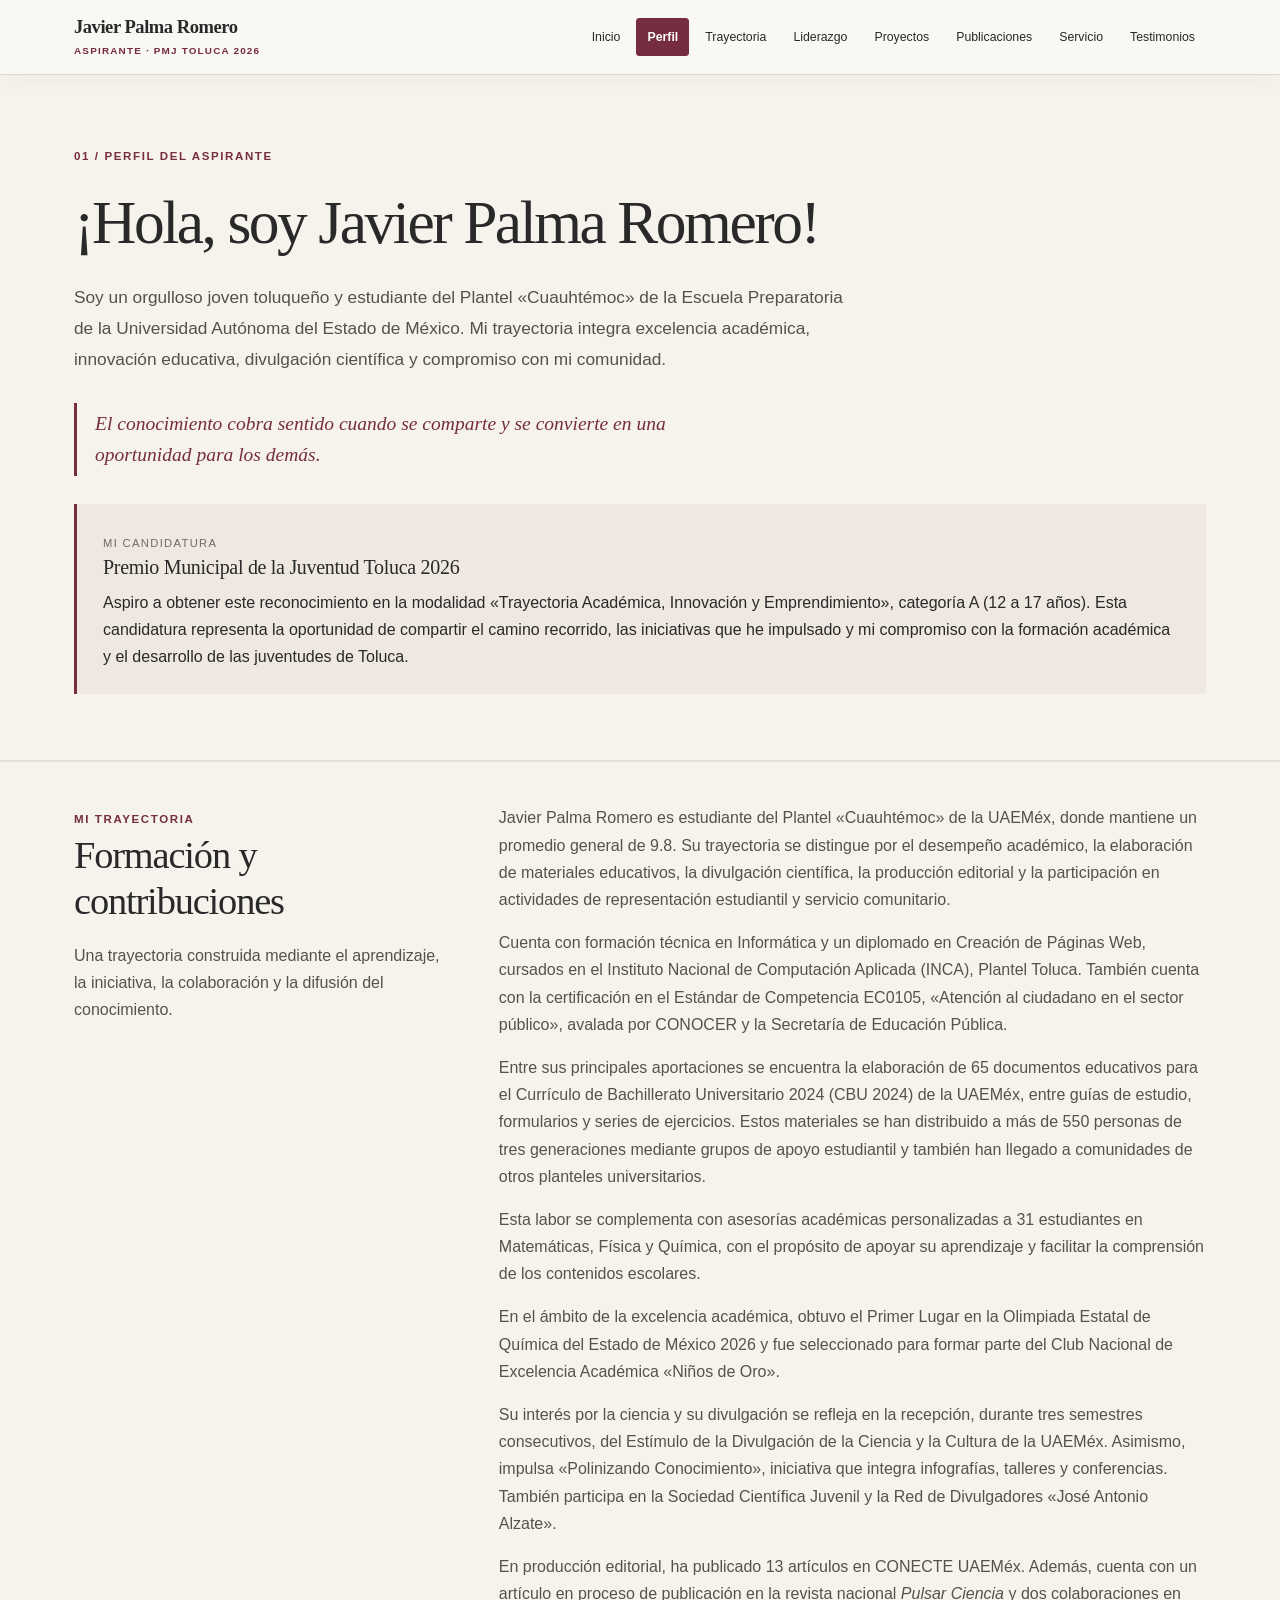
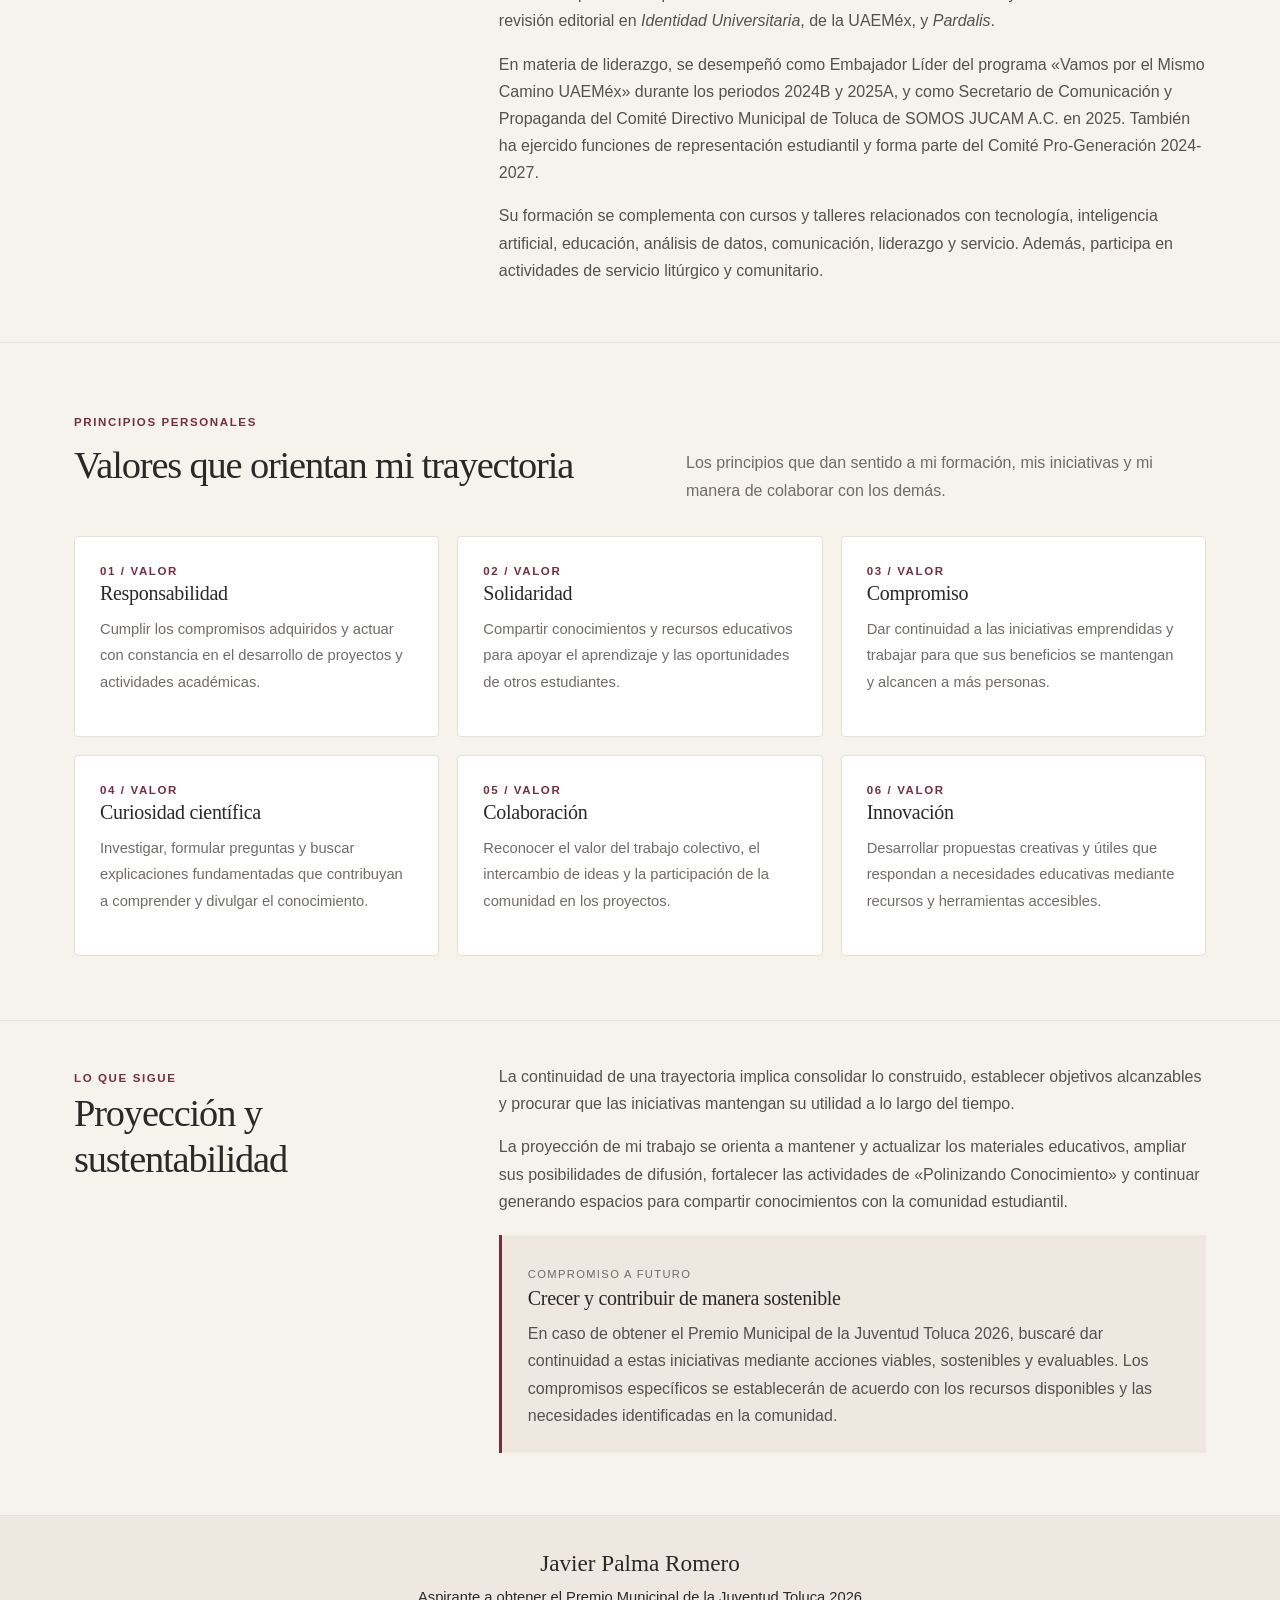
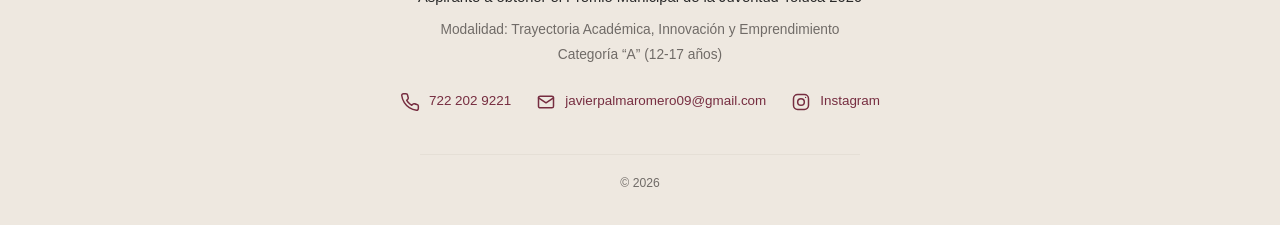
==== commit 61b6b8c0: "Update 01-perfil.html" ====
--- a/01-perfil.html
+++ b/01-perfil.html
@@ -4,51 +4,30 @@
 <head>
   <meta charset="utf-8">
   <meta name="viewport" content="width=device-width, initial-scale=1">
-  <meta name="description" content="Perfil, trayectoria y exposición de motivos de Javier Palma Romero, aspirante al Premio Municipal de la Juventud Toluca 2026.">
+
+  <meta
+    name="description"
+    content="Perfil, trayectoria y exposición de motivos de Javier Palma Romero, aspirante al Premio Municipal de la Juventud Toluca 2026."
+  >
+
   <meta name="robots" content="noindex, nofollow">
+
   <title>01 — Perfil | Javier Palma Romero — Aspirante PMJ Toluca 2026</title>
+
   <link rel="stylesheet" href="styles.css">
 </head>
 
 <body>
 
-  <!-- ENCABEZADO Y NAVEGACIÓN -->
-  
-
-
-<header class="site-header">
-  <div class="header-inner">
-    <a class="brand" href="index.html">
-      Javier Palma Romero
-      <small>Aspirante · PMJ TOLUCA 2026</small>
-    </a>
-    <button class="menu-toggle" type="button" aria-expanded="false" aria-controls="site-nav">Menú ☰</button>
-   
-
-
-<nav class="nav" id="site-nav" aria-label="Navegación principal">
-  <a href="index.html">Inicio</a>
-  <a href="01-perfil.html" class="active" aria-current="page">Perfil</a>
-  <a href="02-trayectoria.html">Trayectoria</a>
-  <a href="03-liderazgo.html">Liderazgo</a>
-  <a href="04-proyectos.html">Proyectos</a>
-  <a href="05-publicaciones.html">Publicaciones</a>
-  <a href="06-servicio.html">Servicio</a>
-  <a href="07-testimonios.html">Testimonios</a>
-</nav>
-
-
-
-  </div>
-</header>
-
-
+  <!-- ENCABEZADO COMPARTIDO -->
+  <div id="header-container"></div>
 
   <main>
 
-    <!-- PRESENTACIÓN -->
+    <!-- PRESENTACIÓN DEL ASPIRANTE -->
     <section class="page-hero">
       <div class="container">
+
         <span class="kicker">01 / Perfil del aspirante</span>
 
         <h1>¡Hola, soy Javier Palma Romero!</h1>
@@ -61,13 +40,14 @@
           científica y compromiso con mi comunidad.
         </p>
 
-        <div class="quote">
+        <blockquote class="quote">
           El conocimiento cobra sentido cuando se comparte y se
           convierte en una oportunidad para los demás.
-        </div>
+        </blockquote>
 
         <div class="callout">
           <span class="small-label">Mi candidatura</span>
+
           <h3>Premio Municipal de la Juventud Toluca 2026</h3>
 
           <p>
@@ -80,6 +60,7 @@
             de Toluca.
           </p>
         </div>
+
       </div>
     </section>
 
@@ -89,6 +70,7 @@
 
         <div>
           <span class="kicker">Mi trayectoria</span>
+
           <h2>Formación y contribuciones</h2>
 
           <p>
@@ -99,6 +81,7 @@
         </div>
 
         <div>
+
           <p>
             Javier Palma Romero es estudiante del Plantel
             «Cuauhtémoc» de la UAEMéx, donde mantiene un promedio
@@ -183,18 +166,19 @@
             y servicio. Además, participa en actividades de
             servicio litúrgico y comunitario.
           </p>
-        </div>
-
+
+        </div>
       </div>
     </section>
 
-    <!-- VALORES -->
-    <section class="section">
+    <!-- VALORES PERSONALES -->
+    <section class="section" id="valores">
       <div class="container">
 
         <div class="section-heading">
           <div>
             <span class="eyebrow">Principios personales</span>
+
             <h2>Valores que orientan mi trayectoria</h2>
           </div>
 
@@ -209,7 +193,9 @@
           <article class="card">
             <div class="card-body">
               <span class="kicker">01 / Valor</span>
+
               <h3>Responsabilidad</h3>
+
               <p>
                 Cumplir los compromisos adquiridos y actuar con
                 constancia en el desarrollo de proyectos y
@@ -221,7 +207,9 @@
           <article class="card">
             <div class="card-body">
               <span class="kicker">02 / Valor</span>
+
               <h3>Solidaridad</h3>
+
               <p>
                 Compartir conocimientos y recursos educativos
                 para apoyar el aprendizaje y las oportunidades
@@ -233,7 +221,9 @@
           <article class="card">
             <div class="card-body">
               <span class="kicker">03 / Valor</span>
+
               <h3>Compromiso</h3>
+
               <p>
                 Dar continuidad a las iniciativas emprendidas
                 y trabajar para que sus beneficios se mantengan
@@ -245,7 +235,9 @@
           <article class="card">
             <div class="card-body">
               <span class="kicker">04 / Valor</span>
+
               <h3>Curiosidad científica</h3>
+
               <p>
                 Investigar, formular preguntas y buscar
                 explicaciones fundamentadas que contribuyan
@@ -257,7 +249,9 @@
           <article class="card">
             <div class="card-body">
               <span class="kicker">05 / Valor</span>
+
               <h3>Colaboración</h3>
+
               <p>
                 Reconocer el valor del trabajo colectivo,
                 el intercambio de ideas y la participación
@@ -269,7 +263,9 @@
           <article class="card">
             <div class="card-body">
               <span class="kicker">06 / Valor</span>
+
               <h3>Innovación</h3>
+
               <p>
                 Desarrollar propuestas creativas y útiles
                 que respondan a necesidades educativas
@@ -288,10 +284,12 @@
 
         <div>
           <span class="kicker">Lo que sigue</span>
+
           <h2>Proyección y sustentabilidad</h2>
         </div>
 
         <div>
+
           <p>
             La continuidad de una trayectoria implica consolidar
             lo construido, establecer objetivos alcanzables y
@@ -310,6 +308,7 @@
 
           <div class="callout">
             <span class="small-label">Compromiso a futuro</span>
+
             <h3>Crecer y contribuir de manera sostenible</h3>
 
             <p>
@@ -321,16 +320,17 @@
               identificadas en la comunidad.
             </p>
           </div>
-        </div>
-
+
+        </div>
       </div>
     </section>
 
   </main>
 
-  <!-- PIE DE PÁGINA -->
-<div id="footer-container"></div>
-
+  <!-- PIE DE PÁGINA COMPARTIDO -->
+  <div id="footer-container"></div>
+
+  <!-- FUNCIONES COMPARTIDAS DEL SITIO -->
   <script src="script.js"></script>
 
 </body>
--- a/styles.css
+++ b/styles.css
@@ -17,7 +17,6 @@
   --soft: #eee8e0;
   --max: 1180px;
 
-  /* Jerarquía tipográfica compartida */
   --font-body: Arial, Helvetica, sans-serif;
   --font-heading: Georgia, "Times New Roman", serif;
 
@@ -29,7 +28,9 @@
   --size-section-title: clamp(1.8rem, 3vw, 2.5rem);
 }
 
-* {
+*,
+*::before,
+*::after {
   box-sizing: border-box;
 }
 
@@ -83,20 +84,22 @@
   position: sticky;
   top: 0;
   z-index: 20;
-  background: rgba(250, 248, 244, 0.96);
+  background: rgba(250, 248, 244, 0.97);
+  -webkit-backdrop-filter: blur(12px);
   backdrop-filter: blur(12px);
   border-bottom: 1px solid #ded5cb;
   box-shadow: 0 4px 20px rgba(41, 29, 25, 0.035);
 }
 
 .header-inner {
+  width: 100%;
   max-width: var(--max);
-  margin: auto;
-  padding: 17px 24px;
+  margin: 0 auto;
+  padding: 15px 24px;
   display: flex;
   align-items: center;
   justify-content: space-between;
-  gap: 30px;
+  gap: 24px;
 }
 
 .brand {
@@ -137,12 +140,22 @@
 }
 
 .nav a {
-  padding: 9px 10px;
+  display: inline-flex;
+  align-items: center;
+  justify-content: center;
+  min-height: 38px;
+  padding: 8px 10px;
+  border: 1px solid transparent;
   border-radius: 3px;
-  color: var(--muted);
+  color: var(--ink);
   font-size: 0.77rem;
+  line-height: 1.3;
   white-space: nowrap;
-  transition: background 0.2s ease, color 0.2s ease;
+  text-decoration: none;
+  transition:
+    background-color 0.2s ease,
+    color 0.2s ease,
+    border-color 0.2s ease;
 }
 
 .nav a:hover {
@@ -151,7 +164,9 @@
   text-decoration: none;
 }
 
-.nav a[aria-current="page"] {
+.nav a[aria-current="page"],
+.nav a.active {
+  border-color: var(--burgundy);
   background: var(--burgundy);
   color: var(--white);
   font-weight: 700;
@@ -169,17 +184,21 @@
   color: var(--ink);
   font-size: 0.83rem;
   cursor: pointer;
+  transition:
+    border-color 0.2s ease,
+    background-color 0.2s ease;
 }
 
 .menu-toggle:hover {
   border-color: var(--burgundy);
+  background: var(--soft);
 }
 
 /* 3. Contenedores generales */
 .container {
   width: 100%;
   max-width: var(--max);
-  margin: auto;
+  margin: 0 auto;
   padding: 0 24px;
 }
 
@@ -293,15 +312,17 @@
   display: inline-flex;
   align-items: center;
   justify-content: center;
+  min-height: 44px;
   padding: 12px 17px;
   border: 1px solid var(--burgundy);
   border-radius: 2px;
   background: var(--burgundy);
   color: var(--white);
   font-size: 0.86rem;
+  line-height: 1.4;
   text-align: center;
   transition:
-    background 0.2s ease,
+    background-color 0.2s ease,
     color 0.2s ease,
     transform 0.2s ease;
 }
@@ -309,6 +330,7 @@
 .button:hover {
   transform: translateY(-1px);
   background: var(--burgundy-dark);
+  color: var(--white);
   text-decoration: none;
 }
 
@@ -332,6 +354,7 @@
 .portrait {
   position: relative;
   display: flex;
+  min-width: 0;
   min-height: 480px;
   align-items: center;
   justify-content: center;
@@ -346,6 +369,7 @@
   width: 100%;
   height: 100%;
   object-fit: cover;
+  object-position: center;
 }
 
 .placeholder {
@@ -373,9 +397,10 @@
 
 .portrait .placeholder span {
   font-size: 0.75rem;
-}
-
-/* 7. Secciones generales y divisores */
+  overflow-wrap: anywhere;
+}
+
+/* 7. Secciones generales */
 .section {
   padding: 64px 0;
   border-top: 1px solid var(--line);
@@ -408,6 +433,7 @@
 }
 
 .stat {
+  min-width: 0;
   padding: 26px 23px;
   border: 1px solid var(--line);
   border-radius: 4px;
@@ -438,6 +464,7 @@
 }
 
 .evidence-note {
+  margin-top: 12px;
   padding: 12px 0;
   color: var(--muted);
   font-size: 0.82rem;
@@ -614,6 +641,7 @@
 }
 
 .mini-panel {
+  min-width: 0;
   padding: 24px;
   border: 1px solid var(--line);
   background: var(--white);
@@ -653,10 +681,11 @@
 
 .footer-inner {
   display: flex;
+  width: 100%;
   max-width: 850px;
   flex-direction: column;
   align-items: center;
-  margin: auto;
+  margin: 0 auto;
   padding: 34px 24px 30px;
   gap: 0;
   text-align: center;
@@ -674,7 +703,9 @@
   color: var(--burgundy);
   font: 500 1.05rem var(--font-heading);
   letter-spacing: 0.04em;
-  transition: background 0.2s ease, color 0.2s ease;
+  transition:
+    background-color 0.2s ease,
+    color 0.2s ease;
 }
 
 .footer-monogram:hover {
@@ -735,11 +766,28 @@
   text-decoration: underline;
 }
 
+.footer-links {
+  display: flex;
+  align-items: center;
+  justify-content: center;
+  flex-wrap: wrap;
+  gap: 13px 20px;
+}
+
+.footer-links a {
+  color: var(--burgundy);
+  font-size: 0.82rem;
+}
+
+.footer-links a:hover {
+  text-decoration: underline;
+}
+
 .footer-divider {
   width: 100%;
   max-width: 440px;
   height: 1px;
-  margin: 3px 0 18px;
+  margin: 18px 0;
   background: var(--line);
 }
 
@@ -776,7 +824,7 @@
   color: var(--burgundy);
 }
 
-/* 14. Accesibilidad: foco visible al usar teclado */
+/* 14. Accesibilidad: foco visible */
 a:focus-visible,
 button:focus-visible {
   outline: 3px solid #a66a7a;
@@ -787,6 +835,7 @@
 @media (max-width: 1050px) {
   .header-inner {
     flex-wrap: wrap;
+    gap: 12px 20px;
   }
 
   .nav {
@@ -794,6 +843,8 @@
   }
 
   .nav a {
+    padding-right: 9px;
+    padding-left: 9px;
     font-size: 0.75rem;
   }
 
@@ -814,13 +865,14 @@
   }
 }
 
-/* 16. Celulares y pantallas pequeñas */
+/* 16. Tabletas pequeñas y celulares */
 @media (max-width: 700px) {
   html {
     scroll-padding-top: 75px;
   }
 
   .header-inner {
+    position: relative;
     align-items: center;
     flex-wrap: nowrap;
     gap: 12px;
@@ -838,7 +890,7 @@
   }
 
   .menu-toggle {
-    display: flex;
+    display: inline-flex;
     flex-shrink: 0;
     padding: 9px 11px;
   }
@@ -863,12 +915,16 @@
   }
 
   .nav a {
+    justify-content: flex-start;
+    width: 100%;
+    min-height: 42px;
     padding: 11px 12px;
     font-size: 0.9rem;
   }
 
   .container {
-    padding: 0 18px;
+    padding-right: 18px;
+    padding-left: 18px;
   }
 
   .hero {
@@ -999,6 +1055,10 @@
   .actions {
     flex-direction: column;
     align-items: stretch;
+  }
+
+  .actions .button {
+    width: 100%;
   }
 }
 
@@ -1016,27 +1076,3 @@
     animation-iteration-count: 1 !important;
   }
 }
-
-
-/* Enlaces normales del menú */
-.nav a {
-  color: var(--ink, #292929);
-  text-decoration: none;
-  border-bottom: 2px solid transparent;
-}
-
-/* Efecto al pasar el cursor */
-.nav a:hover {
-  color: var(--burgundy, #762d40);
-}
-
-/* Solo se ilumina la página actual */
-.nav a[aria-current="page"] {
-  color: var(--burgundy, #762d40);
-  border-bottom-color: var(--burgundy, #762d40);
-}
-
-.nav a.active {
-  color: var(--burgundy, #762d40);
-  border-bottom: 2px solid var(--burgundy, #762d40);
-}
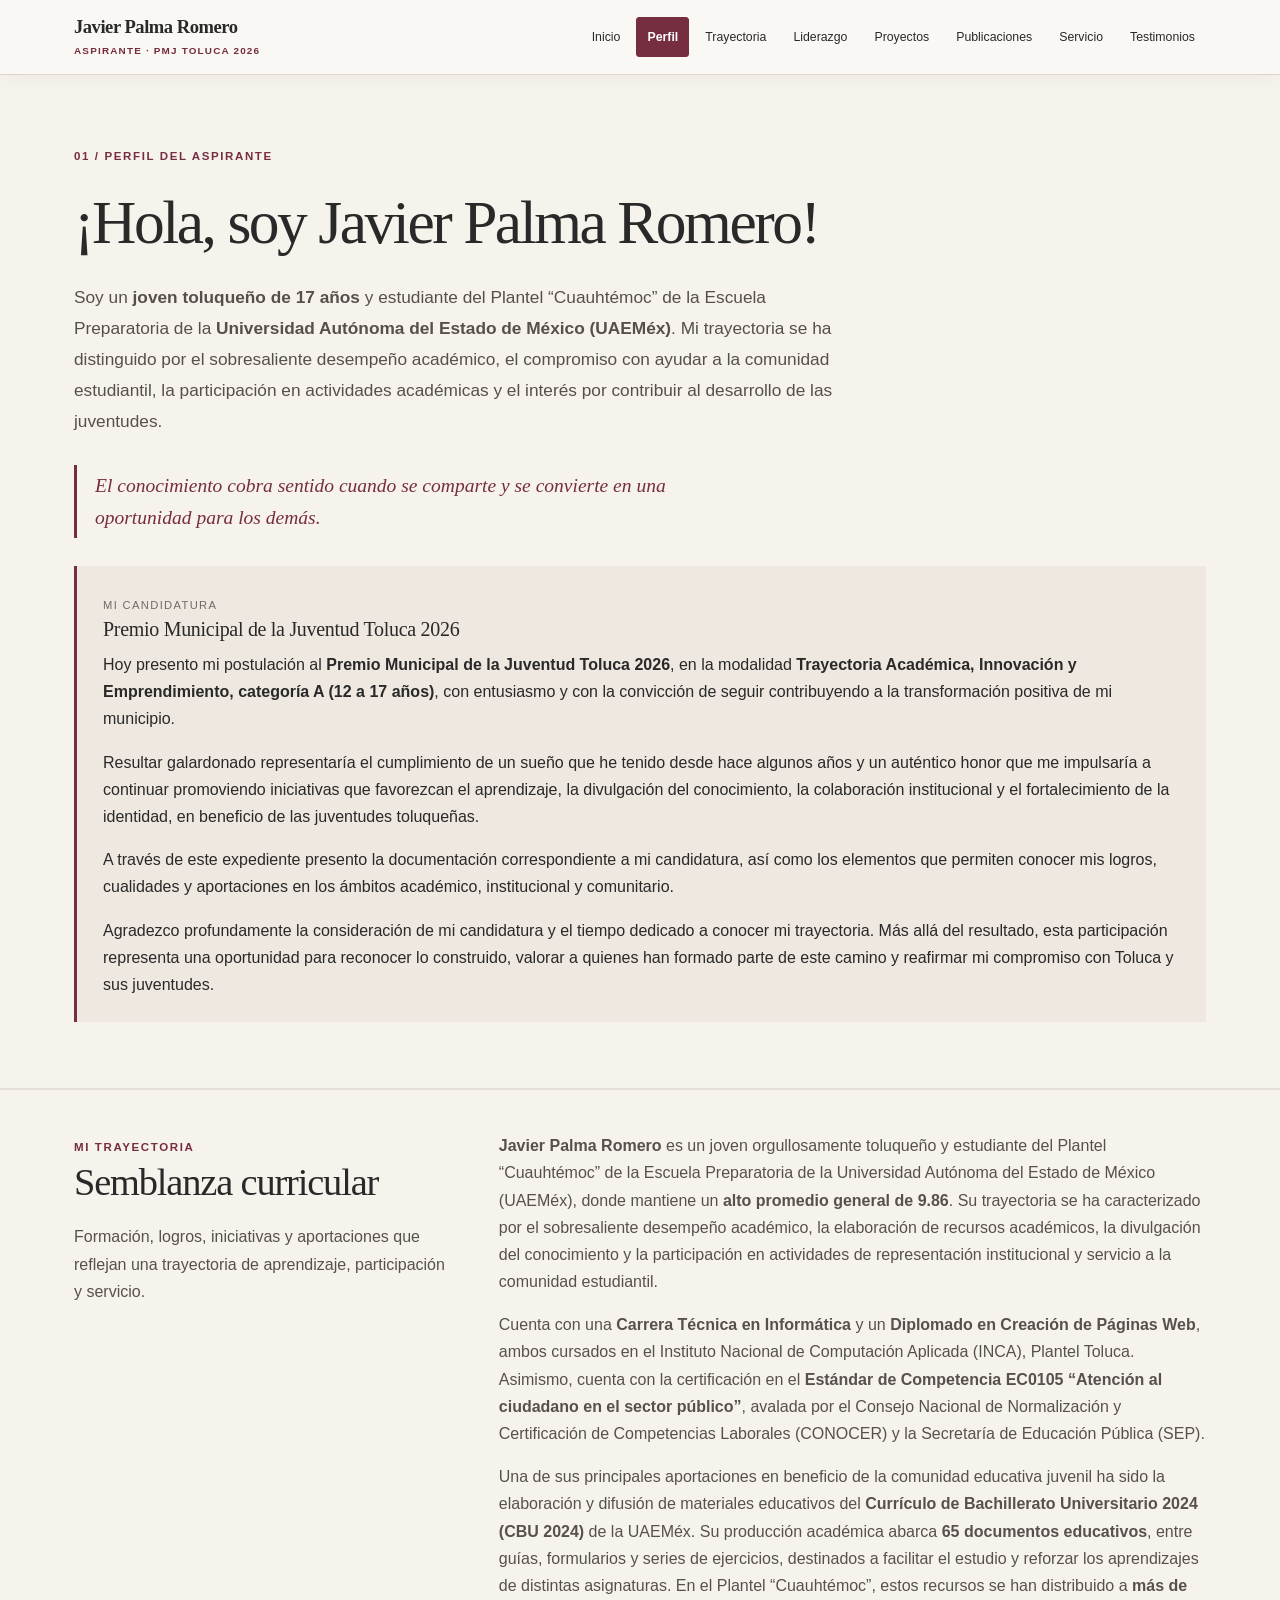
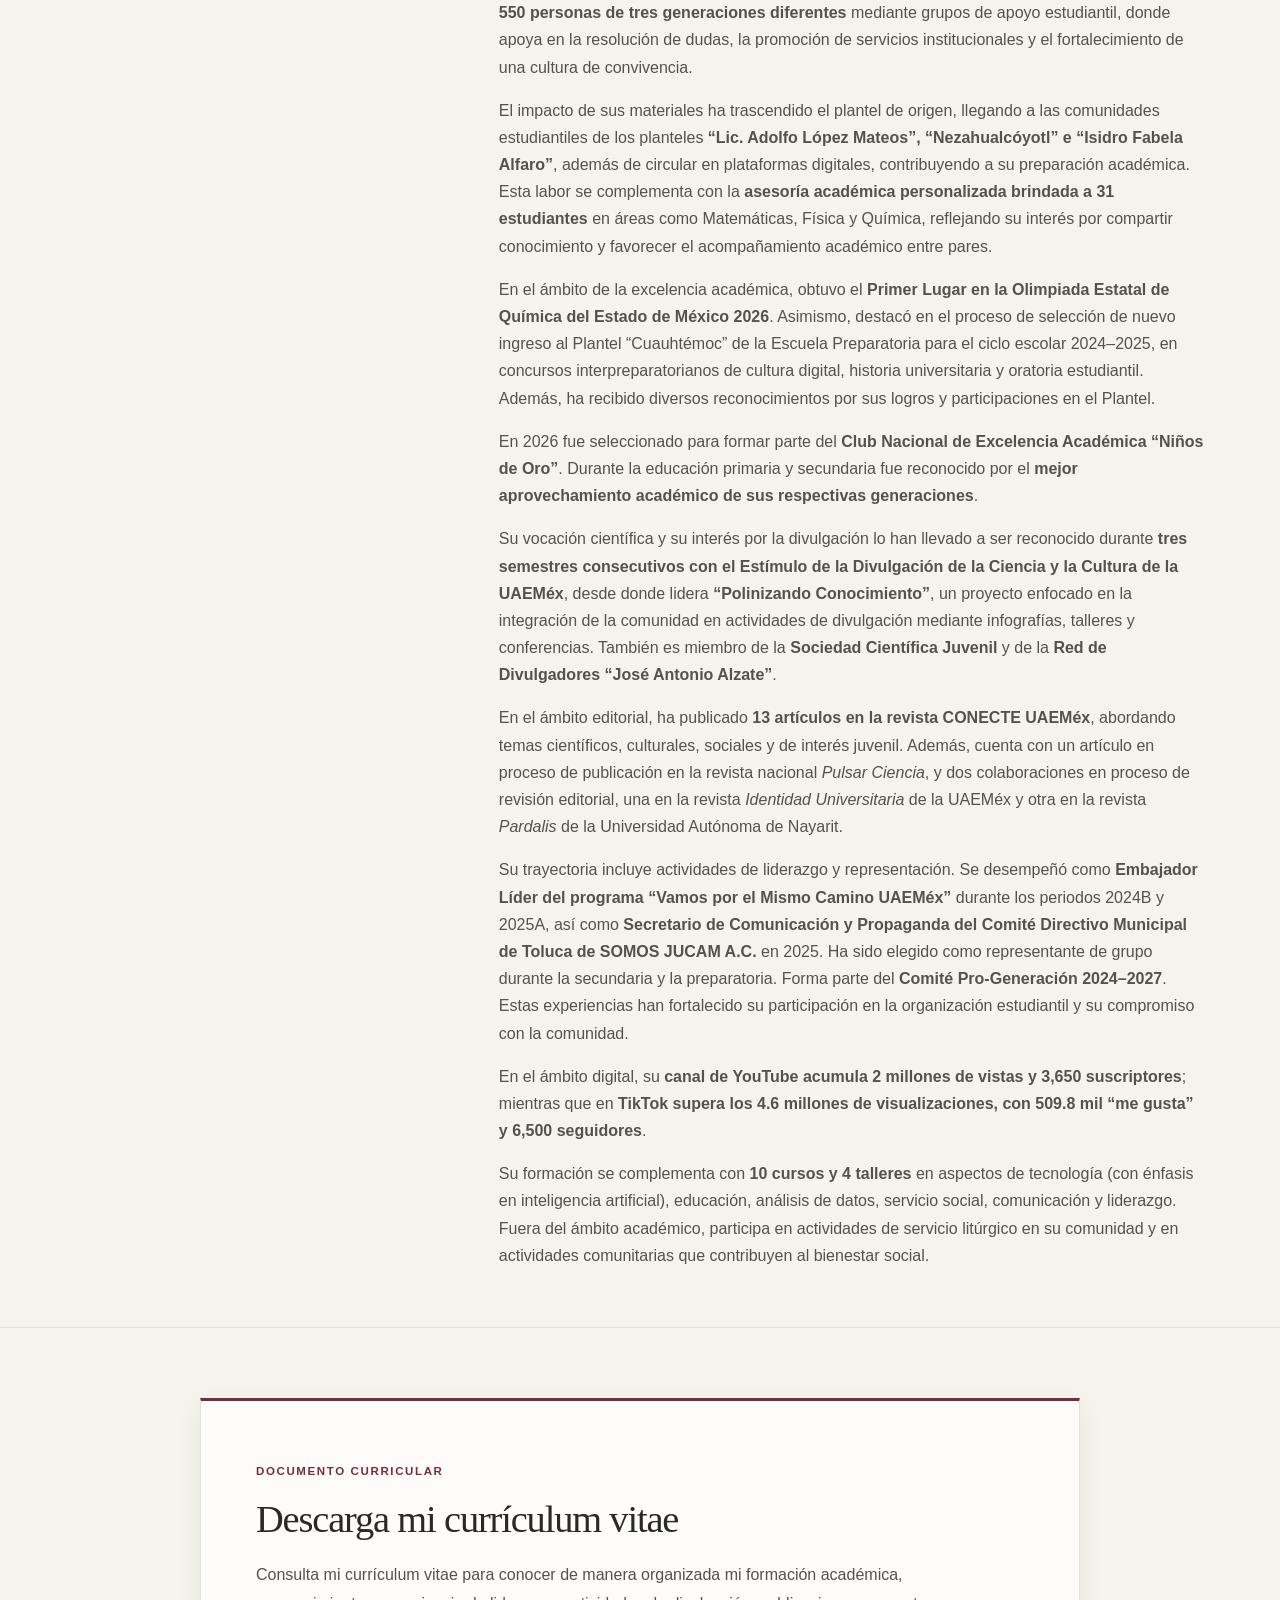
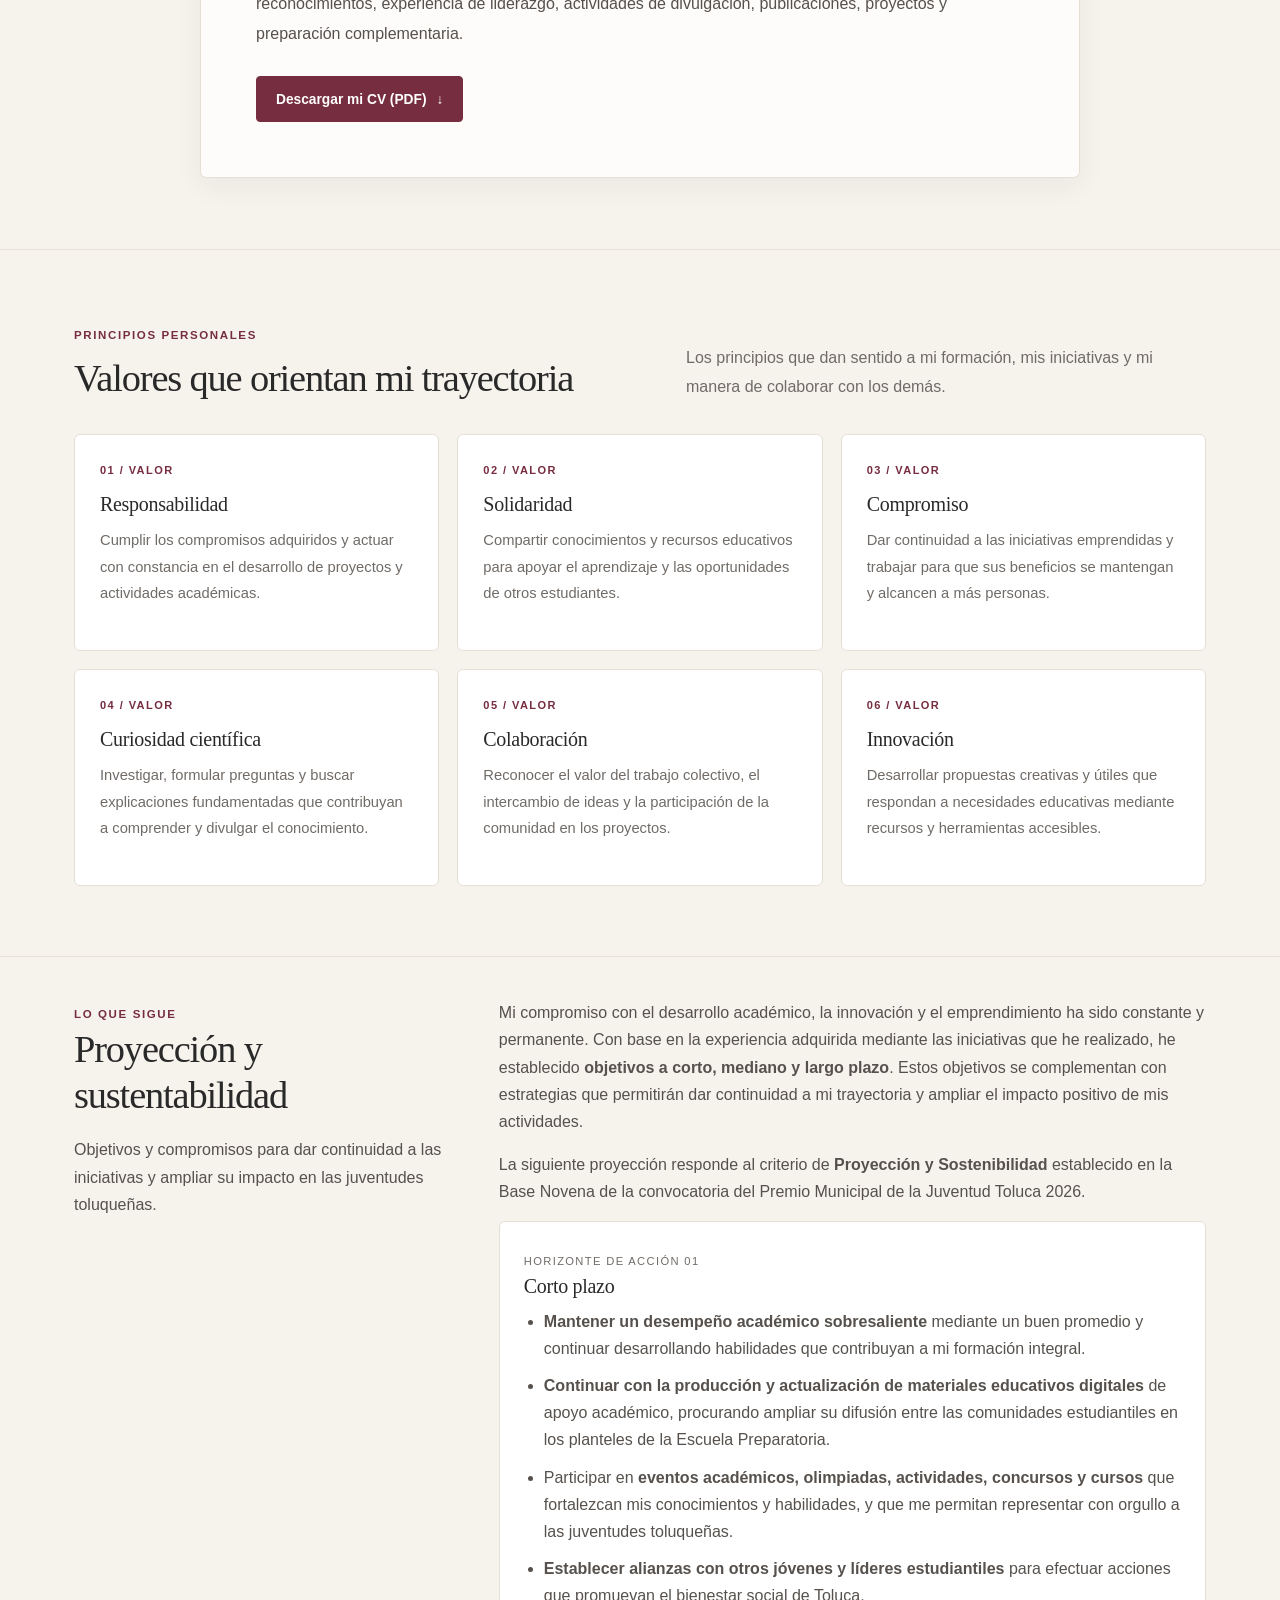
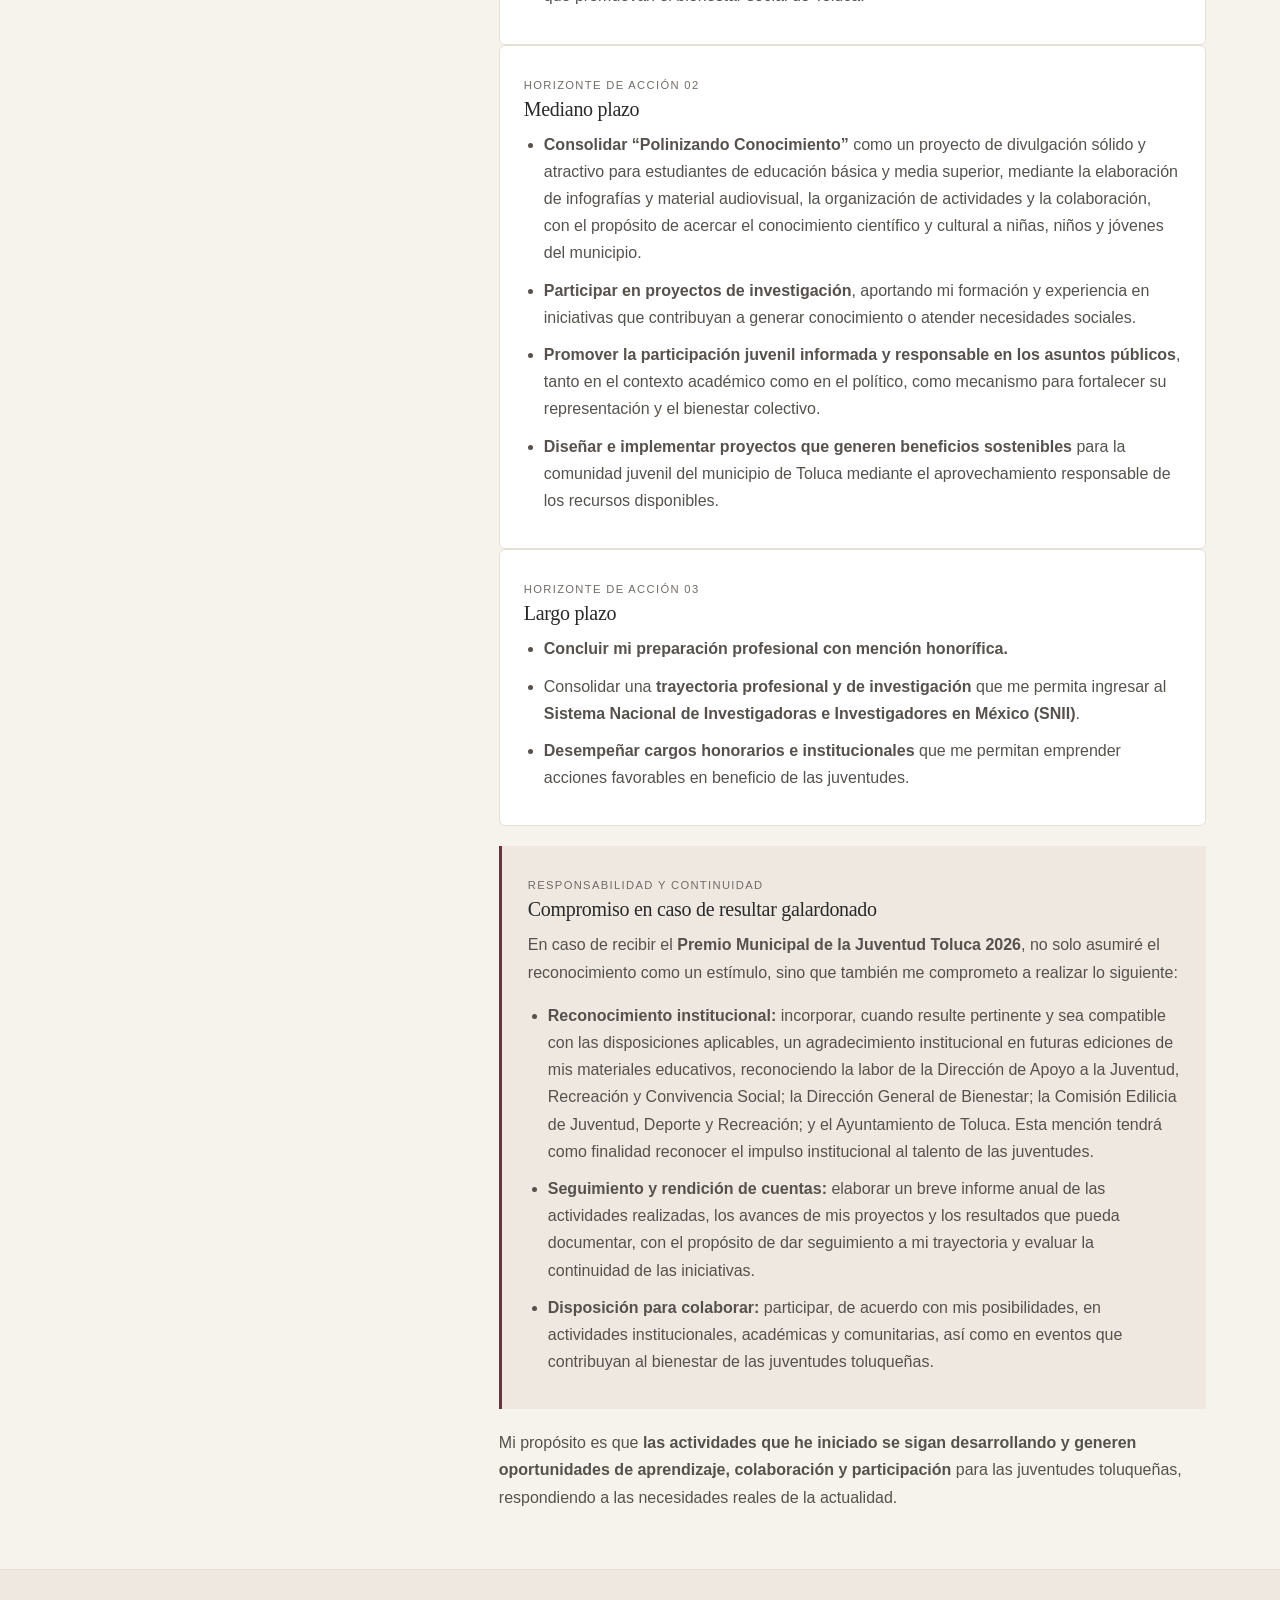
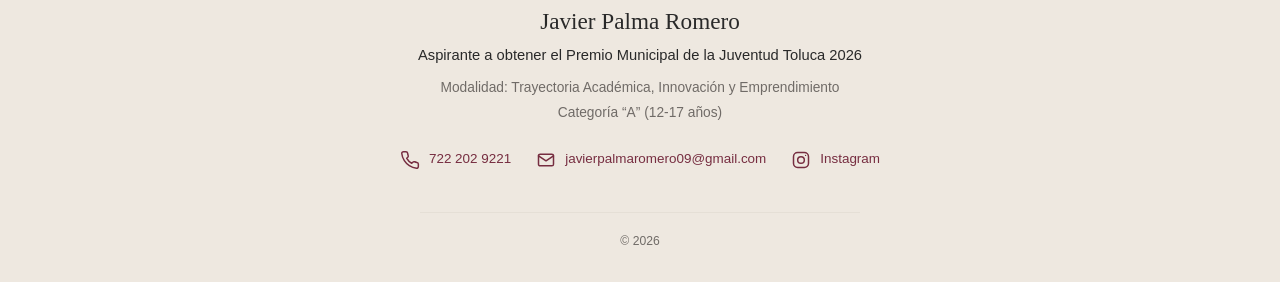
==== commit f4912700: "Update 01-perfil.html" ====
--- a/01-perfil.html
+++ b/01-perfil.html
@@ -1,43 +1,62 @@
 
-<!doctype html>
+<!DOCTYPE html>
 <html lang="es">
 <head>
-  <meta charset="utf-8">
+  <meta charset="UTF-8">
   <meta name="viewport" content="width=device-width, initial-scale=1">
 
   <meta
     name="description"
-    content="Perfil, trayectoria y exposición de motivos de Javier Palma Romero, aspirante al Premio Municipal de la Juventud Toluca 2026."
+    content="Conoce el perfil, semblanza curricular, valores, trayectoria y proyección de Javier Palma Romero, aspirante al Premio Municipal de la Juventud Toluca 2026."
   >
 
-  <meta name="robots" content="noindex, nofollow">
-
-  <title>01 — Perfil | Javier Palma Romero — Aspirante PMJ Toluca 2026</title>
+  <meta name="theme-color" content="#762d40">
+  <meta name="robots" content="index, follow">
+
+  <meta property="og:type" content="website">
+  <meta
+    property="og:title"
+    content="Perfil | Javier Palma Romero — PMJ Toluca 2026"
+  >
+  <meta
+    property="og:description"
+    content="Excelencia académica, innovación educativa, divulgación científica y compromiso con las juventudes toluqueñas."
+  >
+
+  <title>01 — Perfil | Javier Palma Romero — PMJ Toluca 2026</title>
 
   <link rel="stylesheet" href="styles.css">
+  <script src="script.js" defer></script>
 </head>
 
 <body>
+
+  <!-- ACCESIBILIDAD -->
+  <a class="skip-link" href="#contenido">
+    Saltar al contenido principal
+  </a>
 
   <!-- ENCABEZADO COMPARTIDO -->
   <div id="header-container"></div>
 
-  <main>
-
-    <!-- PRESENTACIÓN DEL ASPIRANTE -->
-    <section class="page-hero">
+  <main id="contenido">
+
+    <!-- PRESENTACIÓN PERSONAL -->
+    <section class="page-hero" aria-labelledby="perfil-title">
       <div class="container">
 
         <span class="kicker">01 / Perfil del aspirante</span>
 
-        <h1>¡Hola, soy Javier Palma Romero!</h1>
+        <h1 id="perfil-title">¡Hola, soy Javier Palma Romero!</h1>
 
         <p class="lead">
-          Soy un orgulloso joven toluqueño y estudiante del Plantel
-          «Cuauhtémoc» de la Escuela Preparatoria de la Universidad
-          Autónoma del Estado de México. Mi trayectoria integra
-          excelencia académica, innovación educativa, divulgación
-          científica y compromiso con mi comunidad.
+          Soy un <strong>joven toluqueño de 17 años</strong> y estudiante
+          del Plantel “Cuauhtémoc” de la Escuela Preparatoria de la
+          <strong>Universidad Autónoma del Estado de México (UAEMéx)</strong>.
+          Mi trayectoria se ha distinguido por el sobresaliente desempeño
+          académico, el compromiso con ayudar a la comunidad estudiantil,
+          la participación en actividades académicas y el interés por
+          contribuir al desarrollo de las juventudes.
         </p>
 
         <blockquote class="quote">
@@ -46,170 +65,303 @@
         </blockquote>
 
         <div class="callout">
+
           <span class="small-label">Mi candidatura</span>
 
           <h3>Premio Municipal de la Juventud Toluca 2026</h3>
 
           <p>
-            Aspiro a obtener este reconocimiento en la modalidad
-            «Trayectoria Académica, Innovación y Emprendimiento»,
-            categoría A (12 a 17 años). Esta candidatura representa
-            la oportunidad de compartir el camino recorrido, las
-            iniciativas que he impulsado y mi compromiso con la
-            formación académica y el desarrollo de las juventudes
-            de Toluca.
-          </p>
+            Hoy presento mi postulación al
+            <strong>Premio Municipal de la Juventud Toluca 2026</strong>,
+            en la modalidad
+            <strong>Trayectoria Académica, Innovación y Emprendimiento,
+            categoría A (12 a 17 años)</strong>, con entusiasmo y con
+            la convicción de seguir contribuyendo a la transformación
+            positiva de mi municipio.
+          </p>
+
+          <p>
+            Resultar galardonado representaría el cumplimiento de un
+            sueño que he tenido desde hace algunos años y un auténtico
+            honor que me impulsaría a continuar promoviendo iniciativas
+            que favorezcan el aprendizaje, la divulgación del
+            conocimiento, la colaboración institucional y el
+            fortalecimiento de la identidad, en beneficio de las
+            juventudes toluqueñas.
+          </p>
+
+          <p>
+            A través de este expediente presento la documentación
+            correspondiente a mi candidatura, así como los elementos
+            que permiten conocer mis logros, cualidades y aportaciones
+            en los ámbitos académico, institucional y comunitario.
+          </p>
+
+          <p>
+            Agradezco profundamente la consideración de mi candidatura
+            y el tiempo dedicado a conocer mi trayectoria. Más allá
+            del resultado, esta participación representa una oportunidad
+            para reconocer lo construido, valorar a quienes han formado
+            parte de este camino y reafirmar mi compromiso con Toluca
+            y sus juventudes.
+          </p>
+
         </div>
 
       </div>
     </section>
 
-    <!-- SEMBLANZA CURRICULAR -->
-    <section class="content-section" id="semblanza">
+    <!-- SEMBLANZA CURRICULAR COMPLETA -->
+    <section
+      class="content-section"
+      id="semblanza"
+      aria-labelledby="semblanza-title"
+    >
       <div class="container content-grid">
 
         <div>
           <span class="kicker">Mi trayectoria</span>
 
-          <h2>Formación y contribuciones</h2>
-
-          <p>
-            Una trayectoria construida mediante el aprendizaje,
-            la iniciativa, la colaboración y la difusión del
-            conocimiento.
+          <h2 id="semblanza-title">Semblanza curricular</h2>
+
+          <p>
+            Formación, logros, iniciativas y aportaciones
+            que reflejan una trayectoria de aprendizaje,
+            participación y servicio.
           </p>
         </div>
 
         <div>
 
           <p>
-            Javier Palma Romero es estudiante del Plantel
-            «Cuauhtémoc» de la UAEMéx, donde mantiene un promedio
-            general de 9.8. Su trayectoria se distingue por el
-            desempeño académico, la elaboración de materiales
-            educativos, la divulgación científica, la producción
-            editorial y la participación en actividades de
-            representación estudiantil y servicio comunitario.
-          </p>
-
-          <p>
-            Cuenta con formación técnica en Informática y un
-            diplomado en Creación de Páginas Web, cursados en el
-            Instituto Nacional de Computación Aplicada (INCA),
-            Plantel Toluca. También cuenta con la certificación
-            en el Estándar de Competencia EC0105, «Atención al
-            ciudadano en el sector público», avalada por CONOCER
-            y la Secretaría de Educación Pública.
-          </p>
-
-          <p>
-            Entre sus principales aportaciones se encuentra la
-            elaboración de 65 documentos educativos para el
-            Currículo de Bachillerato Universitario 2024 (CBU 2024)
-            de la UAEMéx, entre guías de estudio, formularios y
-            series de ejercicios. Estos materiales se han
-            distribuido a más de 550 personas de tres generaciones
-            mediante grupos de apoyo estudiantil y también han
-            llegado a comunidades de otros planteles universitarios.
-          </p>
-
-          <p>
-            Esta labor se complementa con asesorías académicas
-            personalizadas a 31 estudiantes en Matemáticas, Física
-            y Química, con el propósito de apoyar su aprendizaje
-            y facilitar la comprensión de los contenidos escolares.
+            <strong>Javier Palma Romero</strong> es un joven orgullosamente
+            toluqueño y estudiante del Plantel “Cuauhtémoc” de la Escuela
+            Preparatoria de la Universidad Autónoma del Estado de México
+            (UAEMéx), donde mantiene un
+            <strong>alto promedio general de 9.86</strong>. Su trayectoria
+            se ha caracterizado por el sobresaliente desempeño académico,
+            la elaboración de recursos académicos, la divulgación del
+            conocimiento y la participación en actividades de
+            representación institucional y servicio a la comunidad
+            estudiantil.
+          </p>
+
+          <p>
+            Cuenta con una
+            <strong>Carrera Técnica en Informática</strong> y un
+            <strong>Diplomado en Creación de Páginas Web</strong>,
+            ambos cursados en el Instituto Nacional de Computación
+            Aplicada (INCA), Plantel Toluca. Asimismo, cuenta con
+            la certificación en el
+            <strong>Estándar de Competencia EC0105
+            “Atención al ciudadano en el sector público”</strong>,
+            avalada por el Consejo Nacional de Normalización y
+            Certificación de Competencias Laborales (CONOCER)
+            y la Secretaría de Educación Pública (SEP).
+          </p>
+
+          <p>
+            Una de sus principales aportaciones en beneficio de
+            la comunidad educativa juvenil ha sido la elaboración
+            y difusión de materiales educativos del
+            <strong>Currículo de Bachillerato Universitario 2024
+            (CBU 2024)</strong> de la UAEMéx. Su producción académica
+            abarca <strong>65 documentos educativos</strong>, entre
+            guías, formularios y series de ejercicios, destinados
+            a facilitar el estudio y reforzar los aprendizajes
+            de distintas asignaturas. En el Plantel “Cuauhtémoc”,
+            estos recursos se han distribuido a
+            <strong>más de 550 personas de tres generaciones diferentes</strong>
+            mediante grupos de apoyo estudiantil, donde apoya en
+            la resolución de dudas, la promoción de servicios
+            institucionales y el fortalecimiento de una cultura
+            de convivencia.
+          </p>
+
+          <p>
+            El impacto de sus materiales ha trascendido el plantel
+            de origen, llegando a las comunidades estudiantiles
+            de los planteles
+            <strong>“Lic. Adolfo López Mateos”, “Nezahualcóyotl”
+            e “Isidro Fabela Alfaro”</strong>, además de circular
+            en plataformas digitales, contribuyendo a su preparación
+            académica. Esta labor se complementa con la
+            <strong>asesoría académica personalizada brindada a
+            31 estudiantes</strong> en áreas como Matemáticas,
+            Física y Química, reflejando su interés por compartir
+            conocimiento y favorecer el acompañamiento académico
+            entre pares.
           </p>
 
           <p>
             En el ámbito de la excelencia académica, obtuvo el
-            Primer Lugar en la Olimpiada Estatal de Química del
-            Estado de México 2026 y fue seleccionado para formar
-            parte del Club Nacional de Excelencia Académica
-            «Niños de Oro».
-          </p>
-
-          <p>
-            Su interés por la ciencia y su divulgación se refleja
-            en la recepción, durante tres semestres consecutivos,
-            del Estímulo de la Divulgación de la Ciencia y la
-            Cultura de la UAEMéx. Asimismo, impulsa
-            «Polinizando Conocimiento», iniciativa que integra
-            infografías, talleres y conferencias. También participa
-            en la Sociedad Científica Juvenil y la Red de
-            Divulgadores «José Antonio Alzate».
-          </p>
-
-          <p>
-            En producción editorial, ha publicado 13 artículos
-            en CONECTE UAEMéx. Además, cuenta con un artículo
+            <strong>Primer Lugar en la Olimpiada Estatal de Química
+            del Estado de México 2026</strong>. Asimismo, destacó
+            en el proceso de selección de nuevo ingreso al Plantel
+            “Cuauhtémoc” de la Escuela Preparatoria para el ciclo
+            escolar 2024–2025, en concursos interpreparatorianos
+            de cultura digital, historia universitaria y oratoria
+            estudiantil. Además, ha recibido diversos reconocimientos
+            por sus logros y participaciones en el Plantel.
+          </p>
+
+          <p>
+            En 2026 fue seleccionado para formar parte del
+            <strong>Club Nacional de Excelencia Académica
+            “Niños de Oro”</strong>. Durante la educación primaria
+            y secundaria fue reconocido por el
+            <strong>mejor aprovechamiento académico de sus
+            respectivas generaciones</strong>.
+          </p>
+
+          <p>
+            Su vocación científica y su interés por la divulgación
+            lo han llevado a ser reconocido durante
+            <strong>tres semestres consecutivos con el Estímulo
+            de la Divulgación de la Ciencia y la Cultura de la
+            UAEMéx</strong>, desde donde lidera
+            <strong>“Polinizando Conocimiento”</strong>, un proyecto
+            enfocado en la integración de la comunidad en actividades
+            de divulgación mediante infografías, talleres y
+            conferencias. También es miembro de la
+            <strong>Sociedad Científica Juvenil</strong> y de la
+            <strong>Red de Divulgadores “José Antonio Alzate”</strong>.
+          </p>
+
+          <p>
+            En el ámbito editorial, ha publicado
+            <strong>13 artículos en la revista CONECTE UAEMéx</strong>,
+            abordando temas científicos, culturales, sociales y
+            de interés juvenil. Además, cuenta con un artículo
             en proceso de publicación en la revista nacional
-            <em>Pulsar Ciencia</em> y dos colaboraciones en
-            revisión editorial en <em>Identidad Universitaria</em>,
-            de la UAEMéx, y <em>Pardalis</em>.
-          </p>
-
-          <p>
-            En materia de liderazgo, se desempeñó como Embajador
-            Líder del programa «Vamos por el Mismo Camino UAEMéx»
-            durante los periodos 2024B y 2025A, y como Secretario
-            de Comunicación y Propaganda del Comité Directivo
-            Municipal de Toluca de SOMOS JUCAM A.C. en 2025.
-            También ha ejercido funciones de representación
-            estudiantil y forma parte del Comité Pro-Generación
-            2024-2027.
-          </p>
-
-          <p>
-            Su formación se complementa con cursos y talleres
-            relacionados con tecnología, inteligencia artificial,
-            educación, análisis de datos, comunicación, liderazgo
-            y servicio. Además, participa en actividades de
-            servicio litúrgico y comunitario.
+            <em>Pulsar Ciencia</em>, y dos colaboraciones en proceso
+            de revisión editorial, una en la revista
+            <em>Identidad Universitaria</em> de la UAEMéx y otra
+            en la revista <em>Pardalis</em> de la
+            Universidad Autónoma de Nayarit.
+          </p>
+
+          <p>
+            Su trayectoria incluye actividades de liderazgo
+            y representación. Se desempeñó como
+            <strong>Embajador Líder del programa
+            “Vamos por el Mismo Camino UAEMéx”</strong>
+            durante los periodos 2024B y 2025A, así como
+            <strong>Secretario de Comunicación y Propaganda
+            del Comité Directivo Municipal de Toluca de
+            SOMOS JUCAM A.C.</strong> en 2025.
+            Ha sido elegido como representante de grupo durante
+            la secundaria y la preparatoria. Forma parte del
+            <strong>Comité Pro-Generación 2024–2027</strong>.
+            Estas experiencias han fortalecido su participación
+            en la organización estudiantil y su compromiso
+            con la comunidad.
+          </p>
+
+          <p>
+            En el ámbito digital, su
+            <strong>canal de YouTube acumula 2 millones de vistas
+            y 3,650 suscriptores</strong>; mientras que en
+            <strong>TikTok supera los 4.6 millones de visualizaciones,
+            con 509.8 mil “me gusta” y 6,500 seguidores</strong>.
+          </p>
+
+          <p>
+            Su formación se complementa con
+            <strong>10 cursos y 4 talleres</strong> en aspectos
+            de tecnología (con énfasis en inteligencia artificial),
+            educación, análisis de datos, servicio social,
+            comunicación y liderazgo. Fuera del ámbito académico,
+            participa en actividades de servicio litúrgico en
+            su comunidad y en actividades comunitarias que
+            contribuyen al bienestar social.
           </p>
 
         </div>
       </div>
     </section>
 
+    <!-- DESCARGA DEL CURRÍCULUM -->
+    <section
+      class="section"
+      id="curriculum"
+      aria-labelledby="curriculum-title"
+    >
+      <div class="container">
+
+        <div class="projection-panel">
+
+          <span class="eyebrow">Documento curricular</span>
+
+          <h2 id="curriculum-title">
+            Descarga mi currículum vitae
+          </h2>
+
+          <p>
+            Consulta mi currículum vitae para conocer de manera
+            organizada mi formación académica, reconocimientos,
+            experiencia de liderazgo, actividades de divulgación,
+            publicaciones, proyectos y preparación complementaria.
+          </p>
+
+          <a
+            class="button button-primary"
+            href="assets/Curriculum-Vitae-Javier-Palma-Romero.pdf"
+            download="Curriculum-Vitae-Javier-Palma-Romero.pdf"
+            type="application/pdf"
+          >
+            Descargar mi CV (PDF)
+            <span aria-hidden="true">↓</span>
+          </a>
+
+        </div>
+
+      </div>
+    </section>
+
     <!-- VALORES PERSONALES -->
-    <section class="section" id="valores">
+    <section
+      class="section"
+      id="valores"
+      aria-labelledby="valores-title"
+    >
       <div class="container">
 
         <div class="section-heading">
+
           <div>
             <span class="eyebrow">Principios personales</span>
 
-            <h2>Valores que orientan mi trayectoria</h2>
+            <h2 id="valores-title">
+              Valores que orientan mi trayectoria
+            </h2>
           </div>
 
           <p>
-            Los principios que dan sentido a mi formación, mis
-            iniciativas y mi manera de colaborar con los demás.
-          </p>
+            Los principios que dan sentido a mi formación,
+            mis iniciativas y mi manera de colaborar con los demás.
+          </p>
+
         </div>
 
         <div class="cards">
 
           <article class="card">
             <div class="card-body">
-              <span class="kicker">01 / Valor</span>
-
+              <span class="card-eyebrow">01 / Valor</span>
               <h3>Responsabilidad</h3>
-
               <p>
-                Cumplir los compromisos adquiridos y actuar con
-                constancia en el desarrollo de proyectos y
-                actividades académicas.
+                Cumplir los compromisos adquiridos y actuar
+                con constancia en el desarrollo de proyectos
+                y actividades académicas.
               </p>
             </div>
           </article>
 
           <article class="card">
             <div class="card-body">
-              <span class="kicker">02 / Valor</span>
-
+              <span class="card-eyebrow">02 / Valor</span>
               <h3>Solidaridad</h3>
-
               <p>
                 Compartir conocimientos y recursos educativos
                 para apoyar el aprendizaje y las oportunidades
@@ -220,10 +372,8 @@
 
           <article class="card">
             <div class="card-body">
-              <span class="kicker">03 / Valor</span>
-
+              <span class="card-eyebrow">03 / Valor</span>
               <h3>Compromiso</h3>
-
               <p>
                 Dar continuidad a las iniciativas emprendidas
                 y trabajar para que sus beneficios se mantengan
@@ -234,10 +384,8 @@
 
           <article class="card">
             <div class="card-body">
-              <span class="kicker">04 / Valor</span>
-
+              <span class="card-eyebrow">04 / Valor</span>
               <h3>Curiosidad científica</h3>
-
               <p>
                 Investigar, formular preguntas y buscar
                 explicaciones fundamentadas que contribuyan
@@ -248,10 +396,8 @@
 
           <article class="card">
             <div class="card-body">
-              <span class="kicker">05 / Valor</span>
-
+              <span class="card-eyebrow">05 / Valor</span>
               <h3>Colaboración</h3>
-
               <p>
                 Reconocer el valor del trabajo colectivo,
                 el intercambio de ideas y la participación
@@ -262,10 +408,8 @@
 
           <article class="card">
             <div class="card-body">
-              <span class="kicker">06 / Valor</span>
-
+              <span class="card-eyebrow">06 / Valor</span>
               <h3>Innovación</h3>
-
               <p>
                 Desarrollar propuestas creativas y útiles
                 que respondan a necesidades educativas
@@ -279,47 +423,234 @@
     </section>
 
     <!-- PROYECCIÓN Y SUSTENTABILIDAD -->
-    <section class="content-section" id="proyeccion">
+    <section
+      class="content-section"
+      id="proyeccion"
+      aria-labelledby="proyeccion-title"
+    >
       <div class="container content-grid">
 
         <div>
           <span class="kicker">Lo que sigue</span>
 
-          <h2>Proyección y sustentabilidad</h2>
+          <h2 id="proyeccion-title">
+            Proyección y sustentabilidad
+          </h2>
+
+          <p>
+            Objetivos y compromisos para dar continuidad
+            a las iniciativas y ampliar su impacto
+            en las juventudes toluqueñas.
+          </p>
         </div>
 
         <div>
 
           <p>
-            La continuidad de una trayectoria implica consolidar
-            lo construido, establecer objetivos alcanzables y
-            procurar que las iniciativas mantengan su utilidad
-            a lo largo del tiempo.
-          </p>
-
-          <p>
-            La proyección de mi trabajo se orienta a mantener
-            y actualizar los materiales educativos, ampliar
-            sus posibilidades de difusión, fortalecer las
-            actividades de «Polinizando Conocimiento» y continuar
-            generando espacios para compartir conocimientos con
-            la comunidad estudiantil.
-          </p>
-
+            Mi compromiso con el desarrollo académico,
+            la innovación y el emprendimiento ha sido
+            constante y permanente. Con base en la
+            experiencia adquirida mediante las iniciativas
+            que he realizado, he establecido
+            <strong>objetivos a corto, mediano y largo plazo</strong>.
+            Estos objetivos se complementan con estrategias
+            que permitirán dar continuidad a mi trayectoria
+            y ampliar el impacto positivo de mis actividades.
+          </p>
+
+          <p>
+            La siguiente proyección responde al criterio
+            de <strong>Proyección y Sostenibilidad</strong>
+            establecido en la Base Novena de la convocatoria
+            del Premio Municipal de la Juventud Toluca 2026.
+          </p>
+
+          <!-- CORTO PLAZO -->
+          <div class="mini-panel">
+
+            <span class="small-label">Horizonte de acción 01</span>
+
+            <h3>Corto plazo</h3>
+
+            <ul class="list-clean">
+
+              <li>
+                <strong>Mantener un desempeño académico
+                sobresaliente</strong> mediante un buen promedio
+                y continuar desarrollando habilidades que
+                contribuyan a mi formación integral.
+              </li>
+
+              <li>
+                <strong>Continuar con la producción y actualización
+                de materiales educativos digitales</strong> de
+                apoyo académico, procurando ampliar su difusión
+                entre las comunidades estudiantiles en los
+                planteles de la Escuela Preparatoria.
+              </li>
+
+              <li>
+                Participar en <strong>eventos académicos,
+                olimpiadas, actividades, concursos y cursos</strong>
+                que fortalezcan mis conocimientos y habilidades,
+                y que me permitan representar con orgullo
+                a las juventudes toluqueñas.
+              </li>
+
+              <li>
+                <strong>Establecer alianzas con otros jóvenes
+                y líderes estudiantiles</strong> para efectuar
+                acciones que promuevan el bienestar social
+                de Toluca.
+              </li>
+
+            </ul>
+          </div>
+
+          <!-- MEDIANO PLAZO -->
+          <div class="mini-panel">
+
+            <span class="small-label">Horizonte de acción 02</span>
+
+            <h3>Mediano plazo</h3>
+
+            <ul class="list-clean">
+
+              <li>
+                <strong>Consolidar “Polinizando Conocimiento”</strong>
+                como un proyecto de divulgación sólido y atractivo
+                para estudiantes de educación básica y media
+                superior, mediante la elaboración de infografías
+                y material audiovisual, la organización de
+                actividades y la colaboración, con el propósito
+                de acercar el conocimiento científico y cultural
+                a niñas, niños y jóvenes del municipio.
+              </li>
+
+              <li>
+                <strong>Participar en proyectos de investigación</strong>,
+                aportando mi formación y experiencia en iniciativas
+                que contribuyan a generar conocimiento o atender
+                necesidades sociales.
+              </li>
+
+              <li>
+                <strong>Promover la participación juvenil informada
+                y responsable en los asuntos públicos</strong>,
+                tanto en el contexto académico como en el político,
+                como mecanismo para fortalecer su representación
+                y el bienestar colectivo.
+              </li>
+
+              <li>
+                <strong>Diseñar e implementar proyectos que
+                generen beneficios sostenibles</strong> para
+                la comunidad juvenil del municipio de Toluca
+                mediante el aprovechamiento responsable
+                de los recursos disponibles.
+              </li>
+
+            </ul>
+          </div>
+
+          <!-- LARGO PLAZO -->
+          <div class="mini-panel">
+
+            <span class="small-label">Horizonte de acción 03</span>
+
+            <h3>Largo plazo</h3>
+
+            <ul class="list-clean">
+
+              <li>
+                <strong>Concluir mi preparación profesional
+                con mención honorífica.</strong>
+              </li>
+
+              <li>
+                Consolidar una
+                <strong>trayectoria profesional y de investigación</strong>
+                que me permita ingresar al
+                <strong>Sistema Nacional de Investigadoras
+                e Investigadores en México (SNII)</strong>.
+              </li>
+
+              <li>
+                <strong>Desempeñar cargos honorarios
+                e institucionales</strong> que me permitan
+                emprender acciones favorables en beneficio
+                de las juventudes.
+              </li>
+
+            </ul>
+          </div>
+
+          <!-- COMPROMISOS -->
           <div class="callout">
-            <span class="small-label">Compromiso a futuro</span>
-
-            <h3>Crecer y contribuir de manera sostenible</h3>
+
+            <span class="small-label">
+              Responsabilidad y continuidad
+            </span>
+
+            <h3>Compromiso en caso de resultar galardonado</h3>
 
             <p>
-              En caso de obtener el Premio Municipal de la Juventud
-              Toluca 2026, buscaré dar continuidad a estas iniciativas
-              mediante acciones viables, sostenibles y evaluables.
-              Los compromisos específicos se establecerán de acuerdo
-              con los recursos disponibles y las necesidades
-              identificadas en la comunidad.
+              En caso de recibir el
+              <strong>Premio Municipal de la Juventud Toluca
+              2026</strong>, no solo asumiré el reconocimiento
+              como un estímulo, sino que también me comprometo
+              a realizar lo siguiente:
             </p>
+
+            <ul class="list-clean">
+
+              <li>
+                <strong>Reconocimiento institucional:</strong>
+                incorporar, cuando resulte pertinente y sea
+                compatible con las disposiciones aplicables,
+                un agradecimiento institucional en futuras
+                ediciones de mis materiales educativos,
+                reconociendo la labor de la Dirección de
+                Apoyo a la Juventud, Recreación y Convivencia
+                Social; la Dirección General de Bienestar;
+                la Comisión Edilicia de Juventud, Deporte
+                y Recreación; y el Ayuntamiento de Toluca.
+                Esta mención tendrá como finalidad reconocer
+                el impulso institucional al talento
+                de las juventudes.
+              </li>
+
+              <li>
+                <strong>Seguimiento y rendición de cuentas:</strong>
+                elaborar un breve informe anual de las
+                actividades realizadas, los avances de mis
+                proyectos y los resultados que pueda documentar,
+                con el propósito de dar seguimiento a mi
+                trayectoria y evaluar la continuidad
+                de las iniciativas.
+              </li>
+
+              <li>
+                <strong>Disposición para colaborar:</strong>
+                participar, de acuerdo con mis posibilidades,
+                en actividades institucionales, académicas
+                y comunitarias, así como en eventos que
+                contribuyan al bienestar de las juventudes
+                toluqueñas.
+              </li>
+
+            </ul>
+
           </div>
+
+          <p>
+            Mi propósito es que
+            <strong>las actividades que he iniciado se sigan
+            desarrollando y generen oportunidades de aprendizaje,
+            colaboración y participación</strong> para las
+            juventudes toluqueñas, respondiendo a las
+            necesidades reales de la actualidad.
+          </p>
 
         </div>
       </div>
@@ -330,8 +661,5 @@
   <!-- PIE DE PÁGINA COMPARTIDO -->
   <div id="footer-container"></div>
 
-  <!-- FUNCIONES COMPARTIDAS DEL SITIO -->
-  <script src="script.js"></script>
-
 </body>
 </html>
--- a/styles.css
+++ b/styles.css
@@ -26,6 +26,10 @@
 
   --size-page-title: clamp(2.5rem, 4.8vw, 4.2rem);
   --size-section-title: clamp(1.8rem, 3vw, 2.5rem);
+
+  --shadow-soft: 0 8px 28px rgba(41, 29, 25, 0.055);
+  --shadow-hover: 0 16px 38px rgba(41, 29, 25, 0.09);
+  --radius: 6px;
 }
 
 *,
@@ -36,21 +40,25 @@
 
 html {
   scroll-behavior: smooth;
-  scroll-padding-top: 100px;
+  scroll-padding-top: 110px;
 }
 
 body {
+  min-width: 280px;
   margin: 0;
   background: var(--paper);
   color: var(--ink);
   font-family: var(--font-body);
   font-size: 1rem;
   line-height: 1.7;
+  -webkit-font-smoothing: antialiased;
+  overflow-wrap: break-word;
 }
 
 a {
   color: var(--burgundy);
   text-decoration: none;
+  text-underline-offset: 3px;
 }
 
 a:hover {
@@ -79,14 +87,30 @@
   color: var(--white);
 }
 
+/* Accesibilidad */
+.skip-link {
+  position: fixed;
+  top: -100px;
+  left: 15px;
+  z-index: 1000;
+  padding: 12px 18px;
+  background: var(--burgundy);
+  color: var(--white);
+  font-weight: 700;
+}
+
+.skip-link:focus {
+  top: 12px;
+}
+
 /* 2. Encabezado y navegación */
 .site-header {
   position: sticky;
   top: 0;
-  z-index: 20;
+  z-index: 100;
   background: rgba(250, 248, 244, 0.97);
-  -webkit-backdrop-filter: blur(12px);
-  backdrop-filter: blur(12px);
+  -webkit-backdrop-filter: blur(14px);
+  backdrop-filter: blur(14px);
   border-bottom: 1px solid #ded5cb;
   box-shadow: 0 4px 20px rgba(41, 29, 25, 0.035);
 }
@@ -143,7 +167,7 @@
   display: inline-flex;
   align-items: center;
   justify-content: center;
-  min-height: 38px;
+  min-height: 40px;
   padding: 8px 10px;
   border: 1px solid transparent;
   border-radius: 3px;
@@ -172,13 +196,20 @@
   font-weight: 700;
 }
 
+.nav a[aria-current="page"]:hover,
+.nav a.active:hover {
+  background: var(--burgundy-dark);
+  color: var(--white);
+}
+
 .menu-toggle {
   display: none;
   align-items: center;
   justify-content: center;
   gap: 8px;
+  min-height: 44px;
   border: 1px solid var(--line);
-  border-radius: 3px;
+  border-radius: 4px;
   background: var(--white);
   padding: 9px 12px;
   color: var(--ink);
@@ -213,6 +244,7 @@
   font-family: var(--font-heading);
   font-weight: 500;
   line-height: 1.2;
+  overflow-wrap: break-word;
 }
 
 h1 {
@@ -239,6 +271,7 @@
 
 .eyebrow,
 .kicker {
+  display: inline-block;
   color: var(--burgundy);
   font-size: var(--size-label);
   font-weight: 700;
@@ -263,25 +296,34 @@
 
 /* 5. Portada principal */
 .hero {
-  padding: 88px 0 78px;
+  padding: clamp(55px, 7vw, 100px) 0;
   background:
     radial-gradient(
       ellipse at 85% 15%,
-      rgba(118, 45, 64, 0.055),
-      transparent 34%
+      rgba(118, 45, 64, 0.065),
+      transparent 38%
     ),
     var(--paper);
 }
 
 .hero-grid {
   display: grid;
-  grid-template-columns: 1.15fr 0.85fr;
+  grid-template-columns:
+    minmax(0, 1.15fr)
+    minmax(0, 0.85fr);
   align-items: center;
   gap: clamp(35px, 6vw, 78px);
+}
+
+.hero-content {
+  min-width: 0;
 }
 
 .hero h1 {
   max-width: 720px;
+  color: var(--burgundy-dark);
+  font-size: clamp(2.8rem, 5vw, 4.6rem);
+  line-height: 1.1;
 }
 
 .hero-content .eyebrow {
@@ -290,6 +332,22 @@
 
 .hero .lead {
   max-width: 660px;
+}
+
+.hero-subtitle {
+  max-width: 650px;
+  margin-bottom: 20px;
+  color: var(--burgundy);
+  font-size: clamp(1.08rem, 1.7vw, 1.3rem);
+  font-weight: 600;
+  line-height: 1.6;
+}
+
+.hero-description {
+  max-width: 650px;
+  color: #55504c;
+  font-size: 1.03rem;
+  line-height: 1.85;
 }
 
 .quote {
@@ -301,7 +359,9 @@
   font: italic 1.22rem/1.6 var(--font-heading);
 }
 
-.actions {
+/* Botones originales y variantes compatibles */
+.actions,
+.hero-actions {
   display: flex;
   flex-wrap: wrap;
   gap: 12px;
@@ -312,34 +372,45 @@
   display: inline-flex;
   align-items: center;
   justify-content: center;
-  min-height: 44px;
-  padding: 12px 17px;
+  gap: 10px;
+  min-height: 46px;
+  padding: 12px 19px;
   border: 1px solid var(--burgundy);
-  border-radius: 2px;
+  border-radius: 4px;
   background: var(--burgundy);
   color: var(--white);
   font-size: 0.86rem;
+  font-weight: 600;
   line-height: 1.4;
   text-align: center;
   transition:
     background-color 0.2s ease,
     color 0.2s ease,
-    transform 0.2s ease;
+    transform 0.2s ease,
+    box-shadow 0.2s ease;
 }
 
 .button:hover {
-  transform: translateY(-1px);
+  transform: translateY(-2px);
   background: var(--burgundy-dark);
   color: var(--white);
+  box-shadow: 0 7px 18px rgba(89, 32, 48, 0.14);
   text-decoration: none;
 }
 
-.button.secondary {
+.button.secondary,
+.button-secondary {
   background: transparent;
   color: var(--burgundy);
 }
 
-.button.secondary:hover {
+.button.secondary:hover,
+.button-secondary:hover {
+  background: var(--burgundy);
+  color: var(--white);
+}
+
+.button-primary {
   background: var(--burgundy);
   color: var(--white);
 }
@@ -351,15 +422,20 @@
 }
 
 /* 6. Fotografía de portada */
-.portrait {
+.portrait,
+.hero-visual {
   position: relative;
   display: flex;
   min-width: 0;
+  align-items: center;
+  justify-content: center;
+}
+
+.portrait {
   min-height: 480px;
-  align-items: center;
-  justify-content: center;
   overflow: hidden;
   border: 1px solid #ded5cb;
+  border-radius: var(--radius);
   background: linear-gradient(145deg, #e9e0d7, #f8f5ef);
 }
 
@@ -400,9 +476,59 @@
   overflow-wrap: anywhere;
 }
 
+/* Fotografía del HTML de Inicio */
+.hero-photo-frame {
+  position: relative;
+  width: 100%;
+  max-width: 450px;
+  aspect-ratio: 4 / 5;
+  padding: 10px;
+  overflow: hidden;
+  border: 1px solid #ded5cb;
+  border-radius: 12px;
+  background: var(--white);
+  box-shadow: 0 20px 50px rgba(41, 29, 25, 0.11);
+}
+
+.hero-photo {
+  width: 100%;
+  height: 100%;
+  object-fit: cover;
+  object-position: center 25%;
+  border-radius: 6px;
+}
+
+.hero-photo-placeholder {
+  width: 100%;
+  height: 100%;
+  flex-direction: column;
+  align-items: center;
+  justify-content: center;
+  gap: 10px;
+  border-radius: 6px;
+  background: linear-gradient(
+    145deg,
+    var(--burgundy),
+    var(--burgundy-dark)
+  );
+  color: var(--white);
+  text-align: center;
+}
+
+.hero-photo-placeholder span {
+  font-family: var(--font-heading);
+  font-size: clamp(3.5rem, 7vw, 6rem);
+  line-height: 1.2;
+}
+
+.hero-photo-placeholder small {
+  color: #f1e6e9;
+  font-size: 0.8rem;
+}
+
 /* 7. Secciones generales */
 .section {
-  padding: 64px 0;
+  padding: clamp(45px, 5.5vw, 75px) 0;
   border-top: 1px solid var(--line);
 }
 
@@ -411,11 +537,16 @@
   align-items: flex-end;
   justify-content: space-between;
   gap: 40px;
-  margin-bottom: 30px;
+  margin-bottom: 32px;
+}
+
+.section-heading > * {
+  min-width: 0;
 }
 
 .section-heading h2 {
   margin-top: 8px;
+  margin-bottom: 0;
 }
 
 .section-heading p {
@@ -425,34 +556,46 @@
   line-height: 1.8;
 }
 
-/* 8. Indicadores */
-.stats {
+/* 8. Indicadores: ambos nombres compatibles */
+.stats-section {
+  background: #fbfaf7;
+}
+
+.stats,
+.stats-grid {
   display: grid;
   grid-template-columns: repeat(4, minmax(0, 1fr));
-  gap: 12px;
-}
-
-.stat {
+  gap: 16px;
+}
+
+.stat,
+.stat-card {
   min-width: 0;
-  padding: 26px 23px;
+  padding: 29px 23px;
   border: 1px solid var(--line);
-  border-radius: 4px;
+  border-radius: var(--radius);
   background: var(--white);
+  box-shadow: 0 3px 12px rgba(41, 29, 25, 0.025);
   transition:
-    transform 0.2s ease,
-    box-shadow 0.2s ease;
-}
-
-.stat:hover {
-  transform: translateY(-3px);
-  box-shadow: 0 9px 24px rgba(41, 29, 25, 0.055);
-}
-
-.stat strong {
+    transform 0.22s ease,
+    box-shadow 0.22s ease,
+    border-color 0.22s ease;
+}
+
+.stat:hover,
+.stat-card:hover {
+  transform: translateY(-4px);
+  border-color: #d5b9c1;
+  box-shadow: var(--shadow-hover);
+}
+
+.stat strong,
+.stat-number {
   display: block;
-  color: var(--burgundy);
-  font: 500 clamp(1.8rem, 3vw, 2.5rem)/1.1 var(--font-heading);
-  letter-spacing: -0.04em;
+  margin-bottom: 16px;
+  color: var(--burgundy);
+  font: 500 clamp(2.2rem, 3.3vw, 3.1rem)/1.1 var(--font-heading);
+  letter-spacing: -0.045em;
 }
 
 .stat span {
@@ -463,6 +606,20 @@
   line-height: 1.6;
 }
 
+.stat-card h3 {
+  margin-bottom: 12px;
+  color: var(--ink);
+  font-size: 1.12rem;
+  line-height: 1.35;
+}
+
+.stat-card p {
+  margin-bottom: 0;
+  color: var(--muted);
+  font-size: 0.9rem;
+  line-height: 1.75;
+}
+
 .evidence-note {
   margin-top: 12px;
   padding: 12px 0;
@@ -484,16 +641,18 @@
   flex-direction: column;
   overflow: hidden;
   border: 1px solid var(--line);
-  border-radius: 4px;
+  border-radius: var(--radius);
   background: var(--white);
   transition:
-    transform 0.2s ease,
-    box-shadow 0.2s ease;
+    transform 0.22s ease,
+    box-shadow 0.22s ease,
+    border-color 0.22s ease;
 }
 
 .card:hover {
   transform: translateY(-4px);
-  box-shadow: 0 12px 28px rgba(41, 29, 25, 0.075);
+  border-color: #d5b9c1;
+  box-shadow: var(--shadow-hover);
 }
 
 .visual-placeholder {
@@ -515,20 +674,23 @@
   flex: 1;
   flex-direction: column;
   align-items: flex-start;
-  padding: 25px;
-}
-
-.card-kicker {
-  margin-bottom: 9px;
-  color: var(--burgundy);
-  font-size: 0.68rem;
+  padding: 27px 25px;
+}
+
+.card-kicker,
+.card-eyebrow {
+  display: block;
+  margin-bottom: 12px;
+  color: var(--burgundy);
+  font-size: 0.69rem;
   font-weight: 700;
   letter-spacing: 0.13em;
+  line-height: 1.6;
   text-transform: uppercase;
 }
 
 .card h3 {
-  line-height: 1.25;
+  line-height: 1.3;
 }
 
 .card p {
@@ -538,9 +700,11 @@
 }
 
 .card .text-link {
-  display: inline-block;
+  display: inline-flex;
+  align-items: center;
+  gap: 8px;
   margin-top: auto;
-  padding-top: 12px;
+  padding-top: 15px;
   font-size: 0.85rem;
   font-weight: 700;
 }
@@ -560,7 +724,9 @@
   padding: clamp(28px, 5vw, 55px);
   border: 1px solid var(--line);
   border-top: 3px solid var(--burgundy);
-  background: rgba(255, 255, 255, 0.68);
+  border-radius: 0 0 var(--radius) var(--radius);
+  background: rgba(255, 255, 255, 0.78);
+  box-shadow: var(--shadow-soft);
 }
 
 .projection-panel h2 {
@@ -604,8 +770,14 @@
 
 .content-grid {
   display: grid;
-  grid-template-columns: 0.7fr 1.3fr;
+  grid-template-columns:
+    minmax(0, 0.7fr)
+    minmax(0, 1.3fr);
   gap: 44px;
+}
+
+.content-grid > * {
+  min-width: 0;
 }
 
 .content-grid p {
@@ -636,7 +808,7 @@
 
 .two-col {
   display: grid;
-  grid-template-columns: 1fr 1fr;
+  grid-template-columns: repeat(2, minmax(0, 1fr));
   gap: 22px;
 }
 
@@ -644,12 +816,14 @@
   min-width: 0;
   padding: 24px;
   border: 1px solid var(--line);
+  border-radius: var(--radius);
   background: var(--white);
 }
 
 .quote-card {
   padding: 24px;
   border: 1px solid var(--line);
+  border-radius: var(--radius);
   background: var(--white);
   font-family: var(--font-heading);
   font-size: 1.1rem;
@@ -667,6 +841,7 @@
   margin: 3px 4px 3px 0;
   padding: 5px 9px;
   border: 1px solid var(--line);
+  border-radius: 3px;
   background: var(--white);
   color: var(--muted);
   font-size: 0.74rem;
@@ -686,7 +861,7 @@
   flex-direction: column;
   align-items: center;
   margin: 0 auto;
-  padding: 34px 24px 30px;
+  padding: 38px 24px 30px;
   gap: 0;
   text-align: center;
 }
@@ -826,7 +1001,10 @@
 
 /* 14. Accesibilidad: foco visible */
 a:focus-visible,
-button:focus-visible {
+button:focus-visible,
+input:focus-visible,
+textarea:focus-visible,
+select:focus-visible {
   outline: 3px solid #a66a7a;
   outline-offset: 3px;
 }
@@ -848,16 +1026,17 @@
     font-size: 0.75rem;
   }
 
-  .hero {
-    padding-top: 65px;
-  }
-
   .hero-grid {
     gap: 30px;
   }
 
   .portrait {
     min-height: 400px;
+  }
+
+  .stats,
+  .stats-grid {
+    grid-template-columns: repeat(2, minmax(0, 1fr));
   }
 
   .cards {
@@ -868,7 +1047,7 @@
 /* 16. Tabletas pequeñas y celulares */
 @media (max-width: 700px) {
   html {
-    scroll-padding-top: 75px;
+    scroll-padding-top: 80px;
   }
 
   .header-inner {
@@ -904,6 +1083,8 @@
     flex-direction: column;
     align-items: stretch;
     gap: 4px;
+    max-height: calc(100dvh - 80px);
+    overflow-y: auto;
     padding: 15px 18px 20px;
     border-bottom: 1px solid var(--line);
     background: #faf8f4;
@@ -917,7 +1098,7 @@
   .nav a {
     justify-content: flex-start;
     width: 100%;
-    min-height: 42px;
+    min-height: 44px;
     padding: 11px 12px;
     font-size: 0.9rem;
   }
@@ -928,16 +1109,24 @@
   }
 
   .hero {
-    padding: 45px 0 48px;
+    padding: 48px 0 55px;
   }
 
   .hero-grid {
     grid-template-columns: 1fr;
-    gap: 28px;
+    gap: 35px;
   }
 
   .hero h1 {
     font-size: clamp(2.5rem, 10vw, 3.5rem);
+  }
+
+  .hero-visual {
+    width: 100%;
+  }
+
+  .hero-photo-frame {
+    max-width: 390px;
   }
 
   .lead {
@@ -954,7 +1143,7 @@
   }
 
   .section {
-    padding: 43px 0;
+    padding: 45px 0;
   }
 
   .section-heading {
@@ -965,13 +1154,15 @@
     margin-top: 13px;
   }
 
-  .stats {
+  .stats,
+  .stats-grid {
     grid-template-columns: repeat(2, minmax(0, 1fr));
-    gap: 9px;
-  }
-
-  .stat {
-    padding: 19px 15px;
+    gap: 12px;
+  }
+
+  .stat,
+  .stat-card {
+    padding: 23px 19px;
   }
 
   .stat span {
@@ -1032,12 +1223,39 @@
   }
 }
 
-/* 17. Teléfonos muy pequeños */
+/* 17. Teléfonos pequeños */
+@media (max-width: 540px) {
+  .stats,
+  .stats-grid {
+    grid-template-columns: 1fr;
+    gap: 14px;
+  }
+
+  .stat,
+  .stat-card {
+    padding: 27px 24px;
+  }
+
+  .stat-number {
+    font-size: 3rem;
+  }
+
+  .hero-actions {
+    flex-direction: column;
+    align-items: stretch;
+  }
+
+  .hero-actions .button {
+    width: 100%;
+  }
+
+  .hero-photo-frame {
+    max-width: 340px;
+  }
+}
+
+/* 18. Teléfonos muy pequeños */
 @media (max-width: 360px) {
-  .stats {
-    grid-template-columns: 1fr;
-  }
-
   .menu-toggle {
     gap: 5px;
     padding: 8px;
@@ -1060,9 +1278,13 @@
   .actions .button {
     width: 100%;
   }
-}
-
-/* 18. Respeto a la preferencia de movimiento reducido */
+
+  .hero h1 {
+    font-size: 2.4rem;
+  }
+}
+
+/* 19. Respeto a la preferencia de movimiento reducido */
 @media (prefers-reduced-motion: reduce) {
   html {
     scroll-behavior: auto;
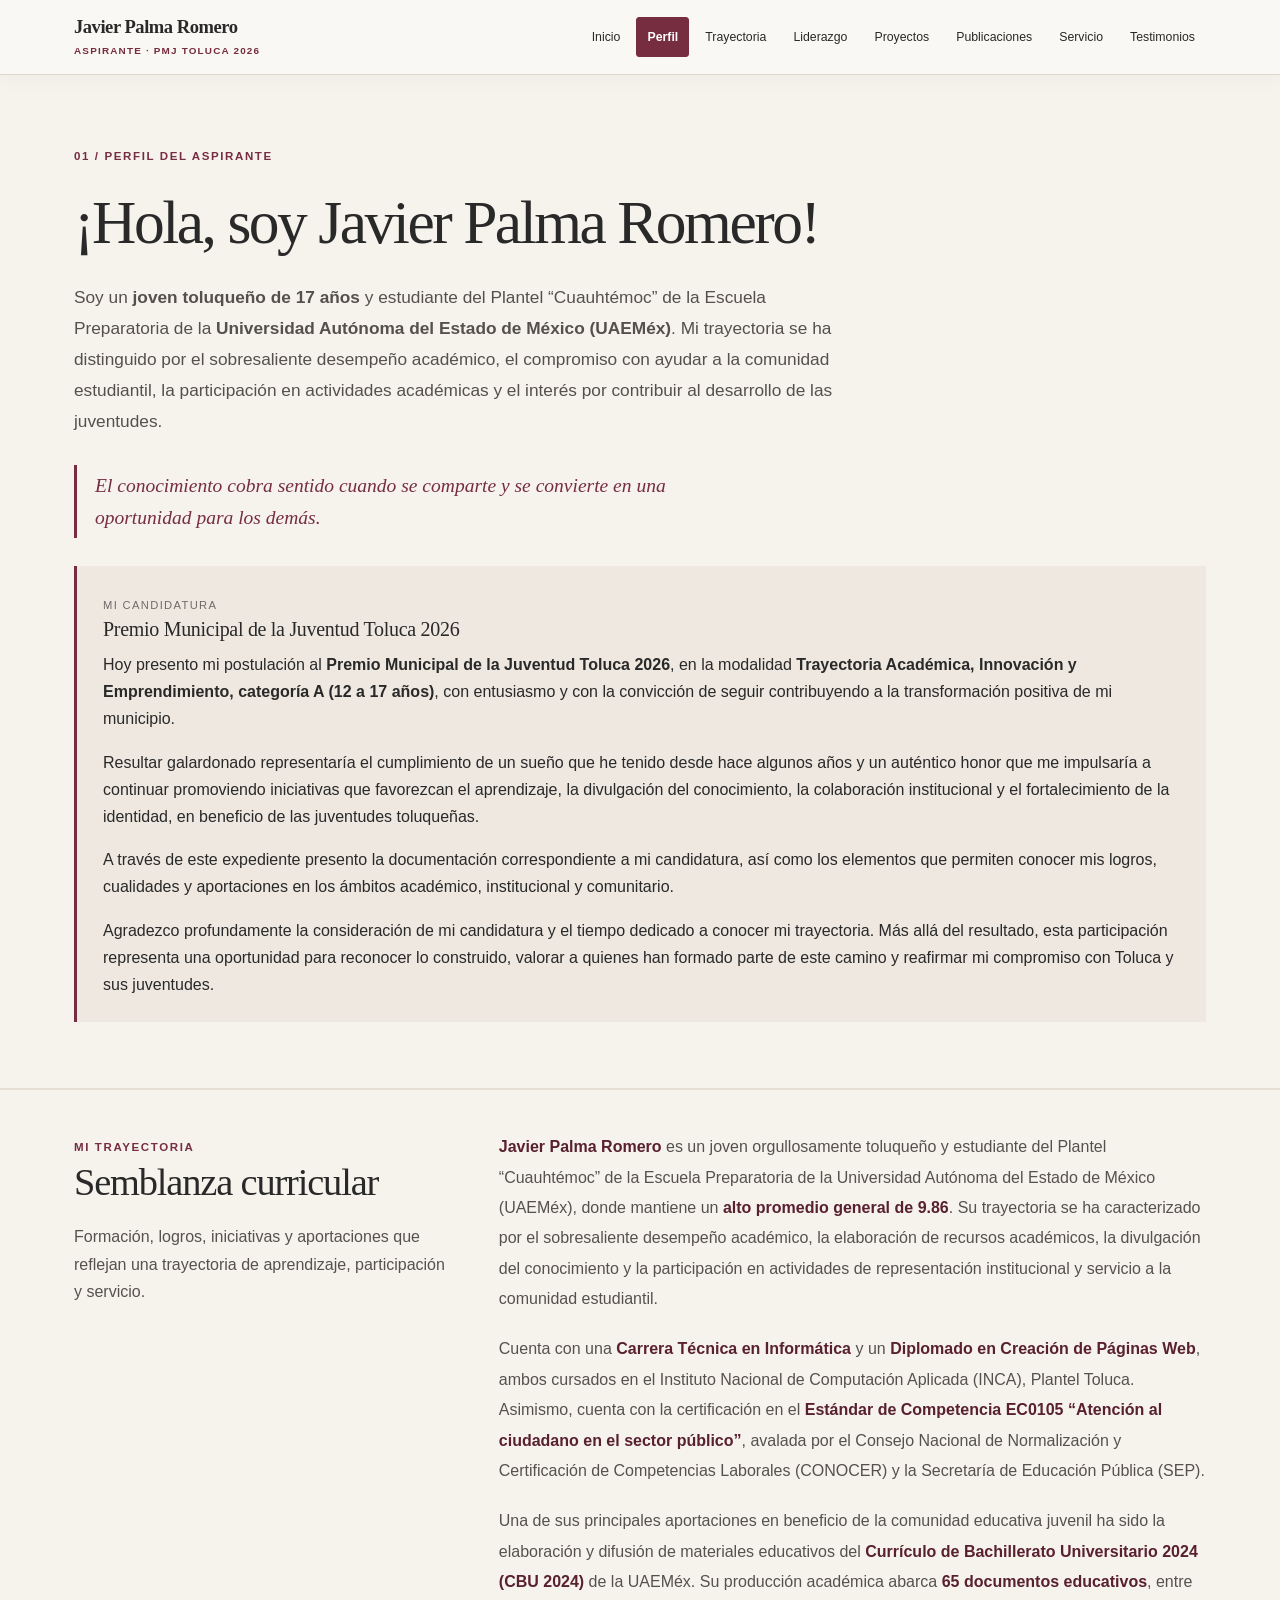
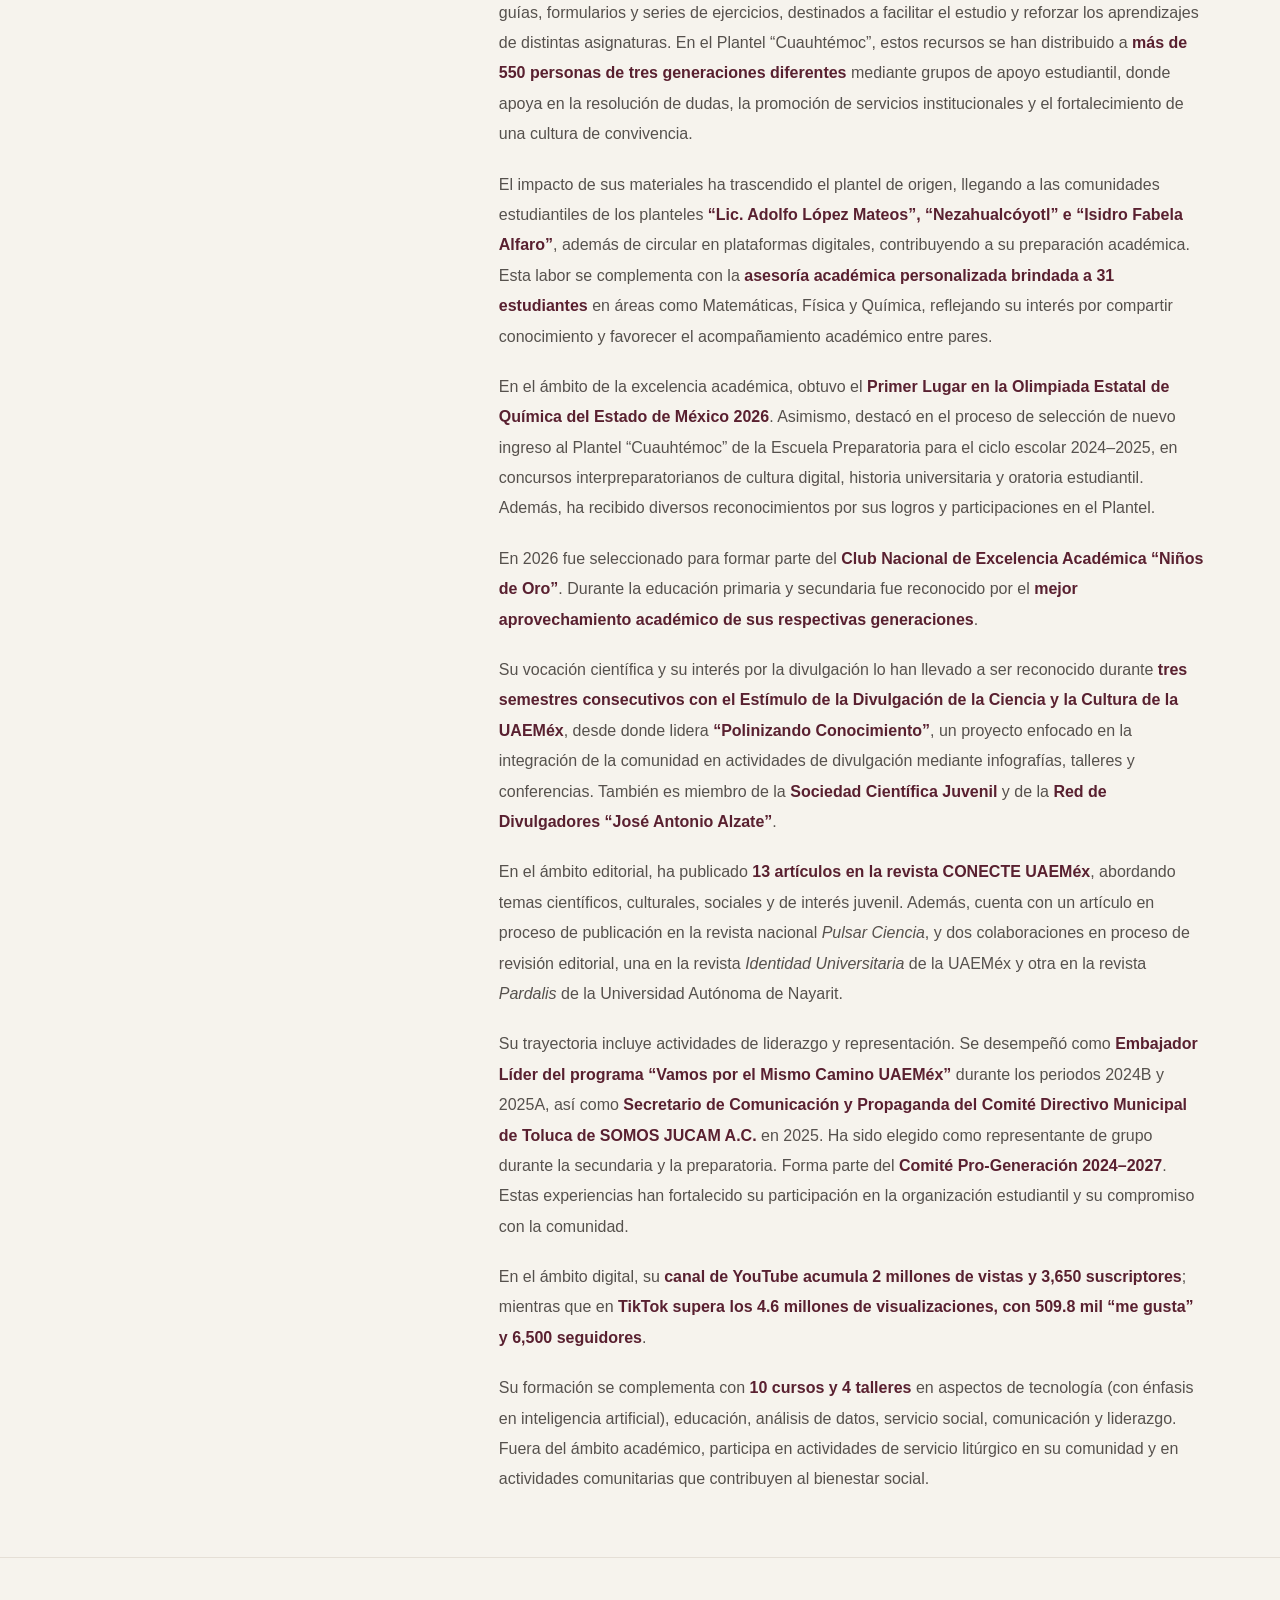
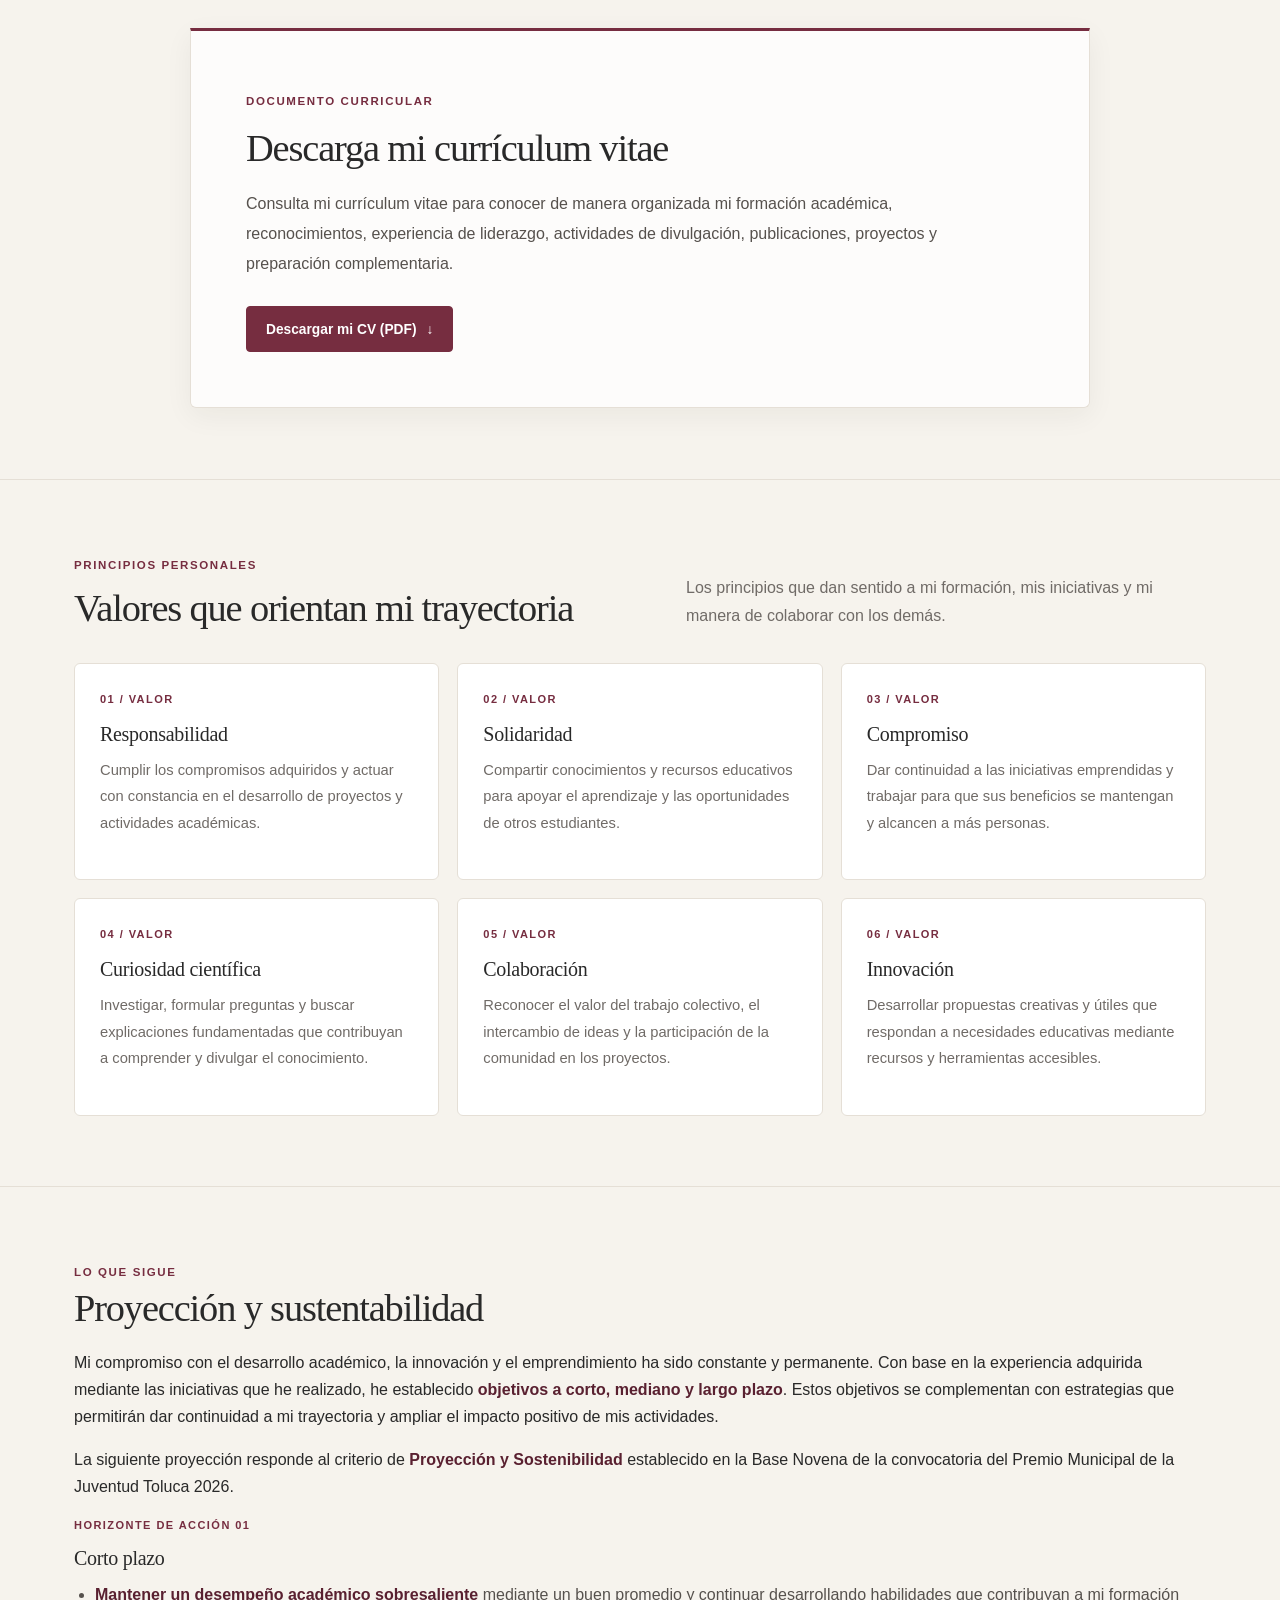
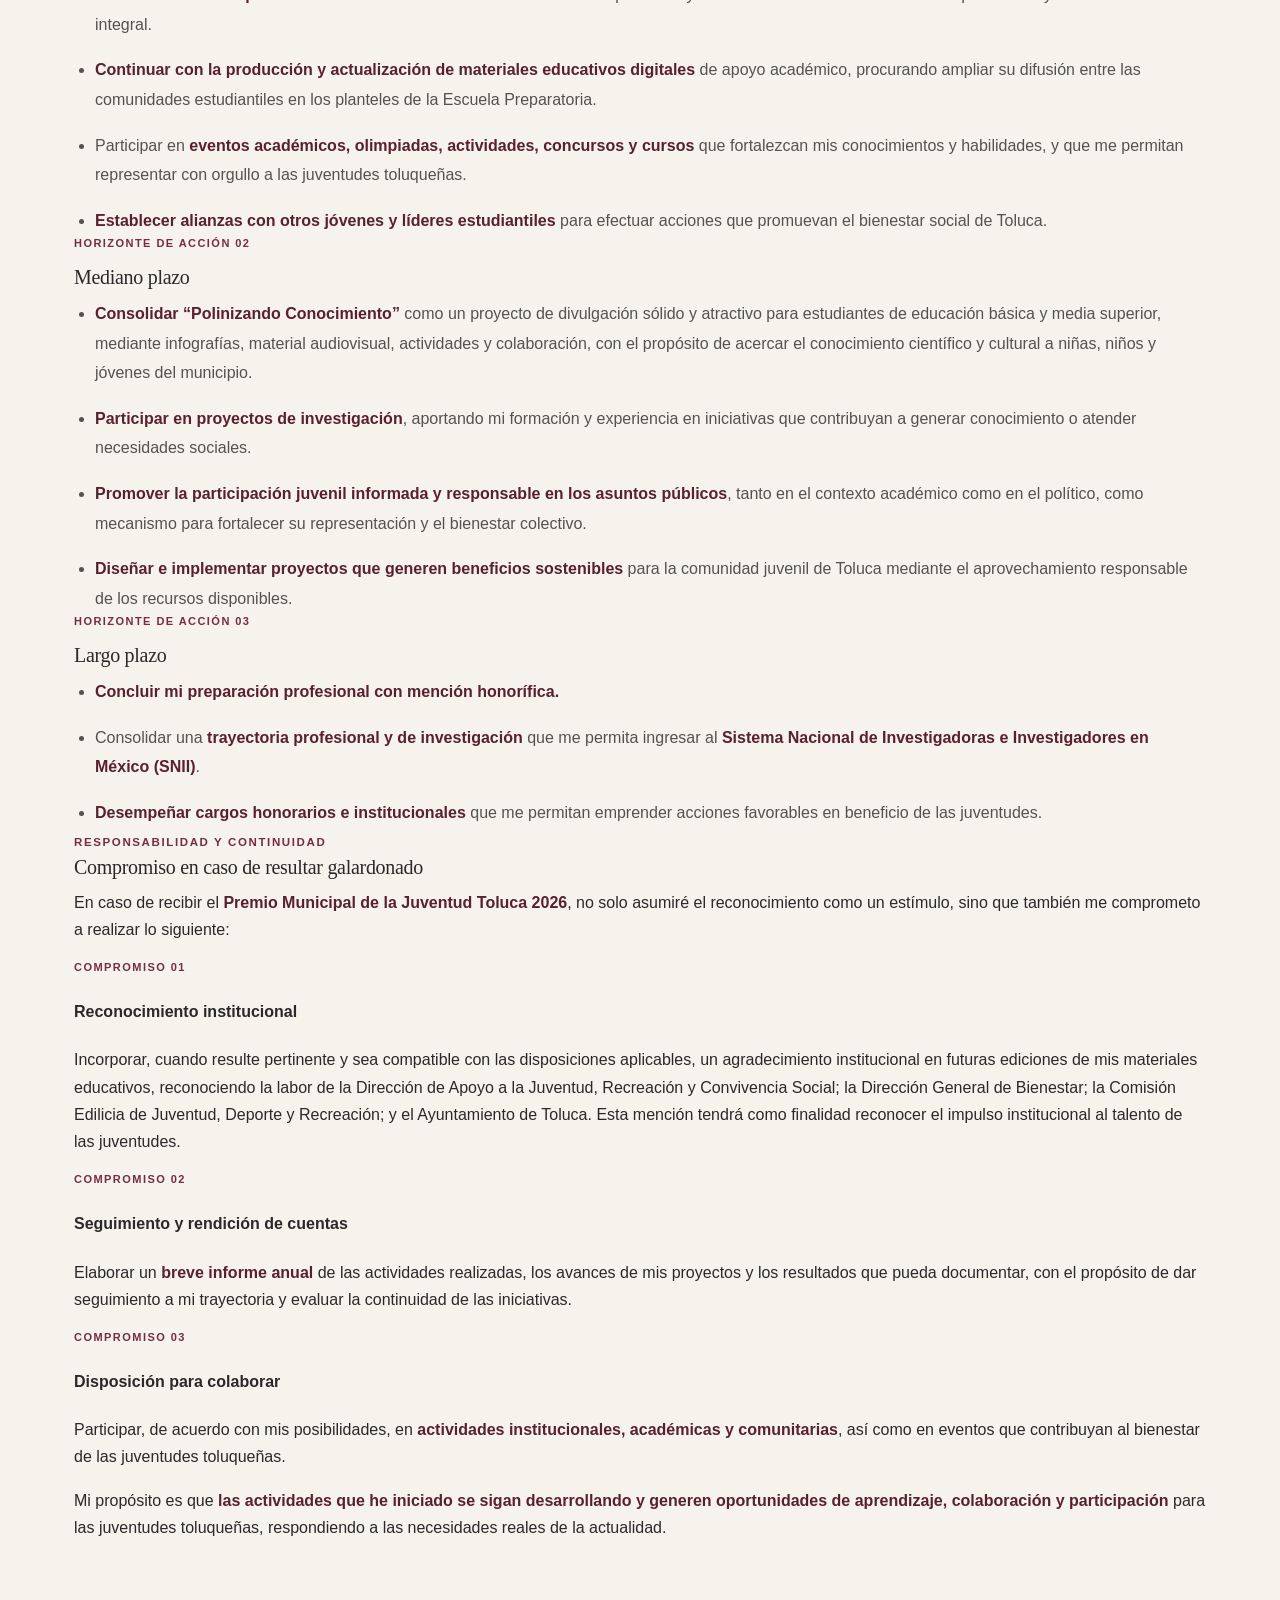
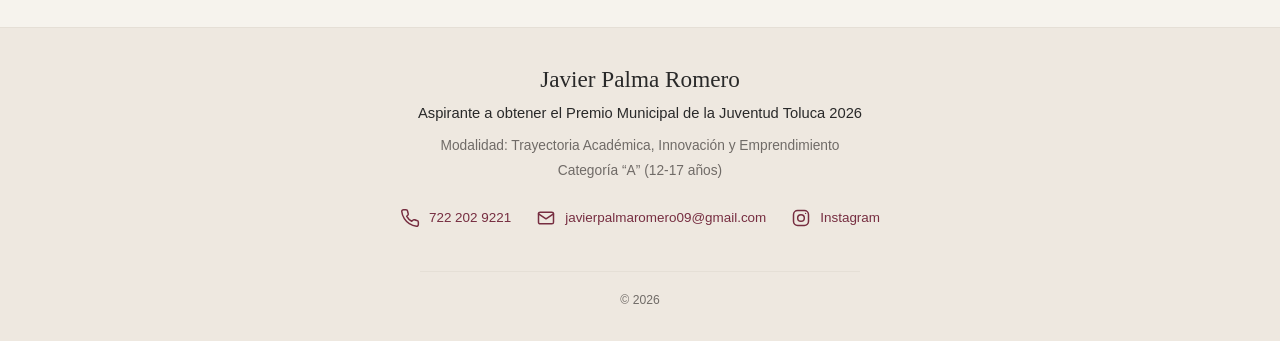
==== commit 522b4541: "Update 01-perfil.html" ====
--- a/01-perfil.html
+++ b/01-perfil.html
@@ -422,239 +422,278 @@
       </div>
     </section>
 
-    <!-- PROYECCIÓN Y SUSTENTABILIDAD -->
-    <section
-      class="content-section"
-      id="proyeccion"
-      aria-labelledby="proyeccion-title"
-    >
-      <div class="container content-grid">
-
-        <div>
-          <span class="kicker">Lo que sigue</span>
-
-          <h2 id="proyeccion-title">
-            Proyección y sustentabilidad
-          </h2>
-
-          <p>
-            Objetivos y compromisos para dar continuidad
-            a las iniciativas y ampliar su impacto
-            en las juventudes toluqueñas.
-          </p>
-        </div>
-
-        <div>
-
-          <p>
-            Mi compromiso con el desarrollo académico,
-            la innovación y el emprendimiento ha sido
-            constante y permanente. Con base en la
-            experiencia adquirida mediante las iniciativas
-            que he realizado, he establecido
-            <strong>objetivos a corto, mediano y largo plazo</strong>.
-            Estos objetivos se complementan con estrategias
-            que permitirán dar continuidad a mi trayectoria
-            y ampliar el impacto positivo de mis actividades.
-          </p>
-
-          <p>
-            La siguiente proyección responde al criterio
-            de <strong>Proyección y Sostenibilidad</strong>
-            establecido en la Base Novena de la convocatoria
-            del Premio Municipal de la Juventud Toluca 2026.
-          </p>
-
-          <!-- CORTO PLAZO -->
-          <div class="mini-panel">
-
-            <span class="small-label">Horizonte de acción 01</span>
-
-            <h3>Corto plazo</h3>
-
-            <ul class="list-clean">
-
-              <li>
-                <strong>Mantener un desempeño académico
-                sobresaliente</strong> mediante un buen promedio
-                y continuar desarrollando habilidades que
-                contribuyan a mi formación integral.
-              </li>
-
-              <li>
-                <strong>Continuar con la producción y actualización
-                de materiales educativos digitales</strong> de
-                apoyo académico, procurando ampliar su difusión
-                entre las comunidades estudiantiles en los
-                planteles de la Escuela Preparatoria.
-              </li>
-
-              <li>
-                Participar en <strong>eventos académicos,
-                olimpiadas, actividades, concursos y cursos</strong>
-                que fortalezcan mis conocimientos y habilidades,
-                y que me permitan representar con orgullo
-                a las juventudes toluqueñas.
-              </li>
-
-              <li>
-                <strong>Establecer alianzas con otros jóvenes
-                y líderes estudiantiles</strong> para efectuar
-                acciones que promuevan el bienestar social
-                de Toluca.
-              </li>
-
-            </ul>
-          </div>
-
-          <!-- MEDIANO PLAZO -->
-          <div class="mini-panel">
-
-            <span class="small-label">Horizonte de acción 02</span>
-
-            <h3>Mediano plazo</h3>
-
-            <ul class="list-clean">
-
-              <li>
-                <strong>Consolidar “Polinizando Conocimiento”</strong>
-                como un proyecto de divulgación sólido y atractivo
-                para estudiantes de educación básica y media
-                superior, mediante la elaboración de infografías
-                y material audiovisual, la organización de
-                actividades y la colaboración, con el propósito
-                de acercar el conocimiento científico y cultural
-                a niñas, niños y jóvenes del municipio.
-              </li>
-
-              <li>
-                <strong>Participar en proyectos de investigación</strong>,
-                aportando mi formación y experiencia en iniciativas
-                que contribuyan a generar conocimiento o atender
-                necesidades sociales.
-              </li>
-
-              <li>
-                <strong>Promover la participación juvenil informada
-                y responsable en los asuntos públicos</strong>,
-                tanto en el contexto académico como en el político,
-                como mecanismo para fortalecer su representación
-                y el bienestar colectivo.
-              </li>
-
-              <li>
-                <strong>Diseñar e implementar proyectos que
-                generen beneficios sostenibles</strong> para
-                la comunidad juvenil del municipio de Toluca
-                mediante el aprovechamiento responsable
-                de los recursos disponibles.
-              </li>
-
-            </ul>
-          </div>
-
-          <!-- LARGO PLAZO -->
-          <div class="mini-panel">
-
-            <span class="small-label">Horizonte de acción 03</span>
-
-            <h3>Largo plazo</h3>
-
-            <ul class="list-clean">
-
-              <li>
-                <strong>Concluir mi preparación profesional
-                con mención honorífica.</strong>
-              </li>
-
-              <li>
-                Consolidar una
-                <strong>trayectoria profesional y de investigación</strong>
-                que me permita ingresar al
-                <strong>Sistema Nacional de Investigadoras
-                e Investigadores en México (SNII)</strong>.
-              </li>
-
-              <li>
-                <strong>Desempeñar cargos honorarios
-                e institucionales</strong> que me permitan
-                emprender acciones favorables en beneficio
-                de las juventudes.
-              </li>
-
-            </ul>
-          </div>
-
-          <!-- COMPROMISOS -->
-          <div class="callout">
-
-            <span class="small-label">
-              Responsabilidad y continuidad
-            </span>
-
-            <h3>Compromiso en caso de resultar galardonado</h3>
-
-            <p>
-              En caso de recibir el
-              <strong>Premio Municipal de la Juventud Toluca
-              2026</strong>, no solo asumiré el reconocimiento
-              como un estímulo, sino que también me comprometo
-              a realizar lo siguiente:
-            </p>
-
-            <ul class="list-clean">
-
-              <li>
-                <strong>Reconocimiento institucional:</strong>
-                incorporar, cuando resulte pertinente y sea
-                compatible con las disposiciones aplicables,
-                un agradecimiento institucional en futuras
-                ediciones de mis materiales educativos,
-                reconociendo la labor de la Dirección de
-                Apoyo a la Juventud, Recreación y Convivencia
-                Social; la Dirección General de Bienestar;
-                la Comisión Edilicia de Juventud, Deporte
-                y Recreación; y el Ayuntamiento de Toluca.
-                Esta mención tendrá como finalidad reconocer
-                el impulso institucional al talento
-                de las juventudes.
-              </li>
-
-              <li>
-                <strong>Seguimiento y rendición de cuentas:</strong>
-                elaborar un breve informe anual de las
-                actividades realizadas, los avances de mis
-                proyectos y los resultados que pueda documentar,
-                con el propósito de dar seguimiento a mi
-                trayectoria y evaluar la continuidad
-                de las iniciativas.
-              </li>
-
-              <li>
-                <strong>Disposición para colaborar:</strong>
-                participar, de acuerdo con mis posibilidades,
-                en actividades institucionales, académicas
-                y comunitarias, así como en eventos que
-                contribuyan al bienestar de las juventudes
-                toluqueñas.
-              </li>
-
-            </ul>
-
-          </div>
-
-          <p>
-            Mi propósito es que
-            <strong>las actividades que he iniciado se sigan
-            desarrollando y generen oportunidades de aprendizaje,
-            colaboración y participación</strong> para las
-            juventudes toluqueñas, respondiendo a las
-            necesidades reales de la actualidad.
-          </p>
-
-        </div>
+   
+<!-- PROYECCIÓN Y SUSTENTABILIDAD -->
+<section
+  class="section projection-section"
+  id="proyeccion"
+  aria-labelledby="proyeccion-title"
+>
+  <div class="container">
+
+    <!-- ENCABEZADO GENERAL -->
+    <div class="projection-intro">
+
+      <span class="eyebrow">Lo que sigue</span>
+
+      <h2 id="proyeccion-title">
+        Proyección y sustentabilidad
+      </h2>
+
+      <p>
+        Mi compromiso con el desarrollo académico, la innovación
+        y el emprendimiento ha sido constante y permanente.
+        Con base en la experiencia adquirida mediante las
+        iniciativas que he realizado, he establecido
+        <strong>objetivos a corto, mediano y largo plazo</strong>.
+        Estos objetivos se complementan con estrategias que
+        permitirán dar continuidad a mi trayectoria y ampliar
+        el impacto positivo de mis actividades.
+      </p>
+
+      <p>
+        La siguiente proyección responde al criterio de
+        <strong>Proyección y Sostenibilidad</strong> establecido
+        en la Base Novena de la convocatoria del
+        Premio Municipal de la Juventud Toluca 2026.
+      </p>
+
+    </div>
+
+    <!-- OBJETIVOS POR PLAZO -->
+    <div class="projection-grid">
+
+      <!-- CORTO PLAZO -->
+      <article class="projection-card">
+
+        <span class="card-eyebrow">
+          Horizonte de acción 01
+        </span>
+
+        <h3>Corto plazo</h3>
+
+        <ul class="list-clean">
+
+          <li>
+            <strong>Mantener un desempeño académico
+            sobresaliente</strong> mediante un buen promedio
+            y continuar desarrollando habilidades que
+            contribuyan a mi formación integral.
+          </li>
+
+          <li>
+            <strong>Continuar con la producción y actualización
+            de materiales educativos digitales</strong>
+            de apoyo académico, procurando ampliar su difusión
+            entre las comunidades estudiantiles en los
+            planteles de la Escuela Preparatoria.
+          </li>
+
+          <li>
+            Participar en <strong>eventos académicos,
+            olimpiadas, actividades, concursos y cursos</strong>
+            que fortalezcan mis conocimientos y habilidades,
+            y que me permitan representar con orgullo
+            a las juventudes toluqueñas.
+          </li>
+
+          <li>
+            <strong>Establecer alianzas con otros jóvenes
+            y líderes estudiantiles</strong> para efectuar
+            acciones que promuevan el bienestar social
+            de Toluca.
+          </li>
+
+        </ul>
+
+      </article>
+
+      <!-- MEDIANO PLAZO -->
+      <article class="projection-card">
+
+        <span class="card-eyebrow">
+          Horizonte de acción 02
+        </span>
+
+        <h3>Mediano plazo</h3>
+
+        <ul class="list-clean">
+
+          <li>
+            <strong>Consolidar “Polinizando Conocimiento”</strong>
+            como un proyecto de divulgación sólido y atractivo
+            para estudiantes de educación básica y media
+            superior, mediante infografías, material audiovisual,
+            actividades y colaboración, con el propósito
+            de acercar el conocimiento científico y cultural
+            a niñas, niños y jóvenes del municipio.
+          </li>
+
+          <li>
+            <strong>Participar en proyectos de investigación</strong>,
+            aportando mi formación y experiencia en iniciativas
+            que contribuyan a generar conocimiento o atender
+            necesidades sociales.
+          </li>
+
+          <li>
+            <strong>Promover la participación juvenil informada
+            y responsable en los asuntos públicos</strong>,
+            tanto en el contexto académico como en el político,
+            como mecanismo para fortalecer su representación
+            y el bienestar colectivo.
+          </li>
+
+          <li>
+            <strong>Diseñar e implementar proyectos que generen
+            beneficios sostenibles</strong> para la comunidad
+            juvenil de Toluca mediante el aprovechamiento
+            responsable de los recursos disponibles.
+          </li>
+
+        </ul>
+
+      </article>
+
+      <!-- LARGO PLAZO -->
+      <article class="projection-card">
+
+        <span class="card-eyebrow">
+          Horizonte de acción 03
+        </span>
+
+        <h3>Largo plazo</h3>
+
+        <ul class="list-clean">
+
+          <li>
+            <strong>Concluir mi preparación profesional
+            con mención honorífica.</strong>
+          </li>
+
+          <li>
+            Consolidar una
+            <strong>trayectoria profesional y de investigación</strong>
+            que me permita ingresar al
+            <strong>Sistema Nacional de Investigadoras
+            e Investigadores en México (SNII)</strong>.
+          </li>
+
+          <li>
+            <strong>Desempeñar cargos honorarios
+            e institucionales</strong> que me permitan
+            emprender acciones favorables en beneficio
+            de las juventudes.
+          </li>
+
+        </ul>
+
+      </article>
+
+    </div>
+
+    <!-- COMPROMISO EN CASO DE RESULTAR GALARDONADO -->
+    <div class="projection-commitment">
+
+      <div class="projection-commitment-heading">
+
+        <span class="eyebrow">
+          Responsabilidad y continuidad
+        </span>
+
+        <h3>
+          Compromiso en caso de resultar galardonado
+        </h3>
+
+        <p>
+          En caso de recibir el
+          <strong>Premio Municipal de la Juventud Toluca
+          2026</strong>, no solo asumiré el reconocimiento
+          como un estímulo, sino que también me comprometo
+          a realizar lo siguiente:
+        </p>
+
       </div>
-    </section>
+
+      <div class="commitment-grid">
+
+        <article class="commitment-card">
+
+          <span class="card-eyebrow">Compromiso 01</span>
+
+          <h4>Reconocimiento institucional</h4>
+
+          <p>
+            Incorporar, cuando resulte pertinente y sea
+            compatible con las disposiciones aplicables,
+            un agradecimiento institucional en futuras
+            ediciones de mis materiales educativos,
+            reconociendo la labor de la Dirección de
+            Apoyo a la Juventud, Recreación y Convivencia
+            Social; la Dirección General de Bienestar;
+            la Comisión Edilicia de Juventud, Deporte
+            y Recreación; y el Ayuntamiento de Toluca.
+            Esta mención tendrá como finalidad reconocer
+            el impulso institucional al talento
+            de las juventudes.
+          </p>
+
+        </article>
+
+        <article class="commitment-card">
+
+          <span class="card-eyebrow">Compromiso 02</span>
+
+          <h4>Seguimiento y rendición de cuentas</h4>
+
+          <p>
+            Elaborar un <strong>breve informe anual</strong>
+            de las actividades realizadas, los avances
+            de mis proyectos y los resultados que pueda
+            documentar, con el propósito de dar seguimiento
+            a mi trayectoria y evaluar la continuidad
+            de las iniciativas.
+          </p>
+
+        </article>
+
+        <article class="commitment-card">
+
+          <span class="card-eyebrow">Compromiso 03</span>
+
+          <h4>Disposición para colaborar</h4>
+
+          <p>
+            Participar, de acuerdo con mis posibilidades,
+            en <strong>actividades institucionales,
+            académicas y comunitarias</strong>, así como
+            en eventos que contribuyan al bienestar
+            de las juventudes toluqueñas.
+          </p>
+
+        </article>
+
+      </div>
+
+    </div>
+
+    <!-- MENSAJE FINAL -->
+    <div class="projection-closing">
+
+      <p>
+        Mi propósito es que
+        <strong>las actividades que he iniciado se sigan
+        desarrollando y generen oportunidades de aprendizaje,
+        colaboración y participación</strong> para las
+        juventudes toluqueñas, respondiendo a las
+        necesidades reales de la actualidad.
+      </p>
+
+    </div>
+
+  </div>
+</section>
+
 
   </main>
 
--- a/styles.css
+++ b/styles.css
@@ -1298,3 +1298,82 @@
     animation-iteration-count: 1 !important;
   }
 }
+
+
+/* ==========================================
+   PERFIL — AJUSTES DE PRESENTACIÓN
+   ========================================== */
+
+#semblanza .content-grid,
+#proyeccion .content-grid {
+  align-items: start;
+}
+
+#semblanza .content-grid > div:last-child p {
+  line-height: 1.9;
+  margin-bottom: 20px;
+}
+
+#semblanza strong,
+#proyeccion strong {
+  color: var(--burgundy-dark);
+  font-weight: 700;
+}
+
+#proyeccion .mini-panel {
+  margin: 24px 0;
+  padding: clamp(22px, 3vw, 32px);
+  border-top: 3px solid var(--burgundy);
+  box-shadow: var(--shadow-soft);
+}
+
+#proyeccion .mini-panel h3 {
+  margin: 12px 0 18px;
+  color: var(--burgundy-dark);
+  font-size: 1.5rem;
+}
+
+#proyeccion .list-clean {
+  padding-left: 21px;
+}
+
+#proyeccion .list-clean li {
+  margin-bottom: 16px;
+  line-height: 1.85;
+}
+
+#proyeccion .list-clean li:last-child {
+  margin-bottom: 0;
+}
+
+#proyeccion .callout {
+  margin: 30px 0;
+  padding: clamp(23px, 3vw, 34px);
+}
+
+#proyeccion .callout h3 {
+  margin-top: 10px;
+}
+
+#curriculum .projection-panel {
+  max-width: 900px;
+}
+
+#curriculum .projection-panel p {
+  max-width: 720px;
+}
+
+@media (max-width: 700px) {
+  #semblanza .content-grid > div:last-child p {
+    line-height: 1.8;
+  }
+
+  #proyeccion .mini-panel {
+    margin: 18px 0;
+  }
+
+  #proyeccion .list-clean li {
+    line-height: 1.75;
+  }
+}
+
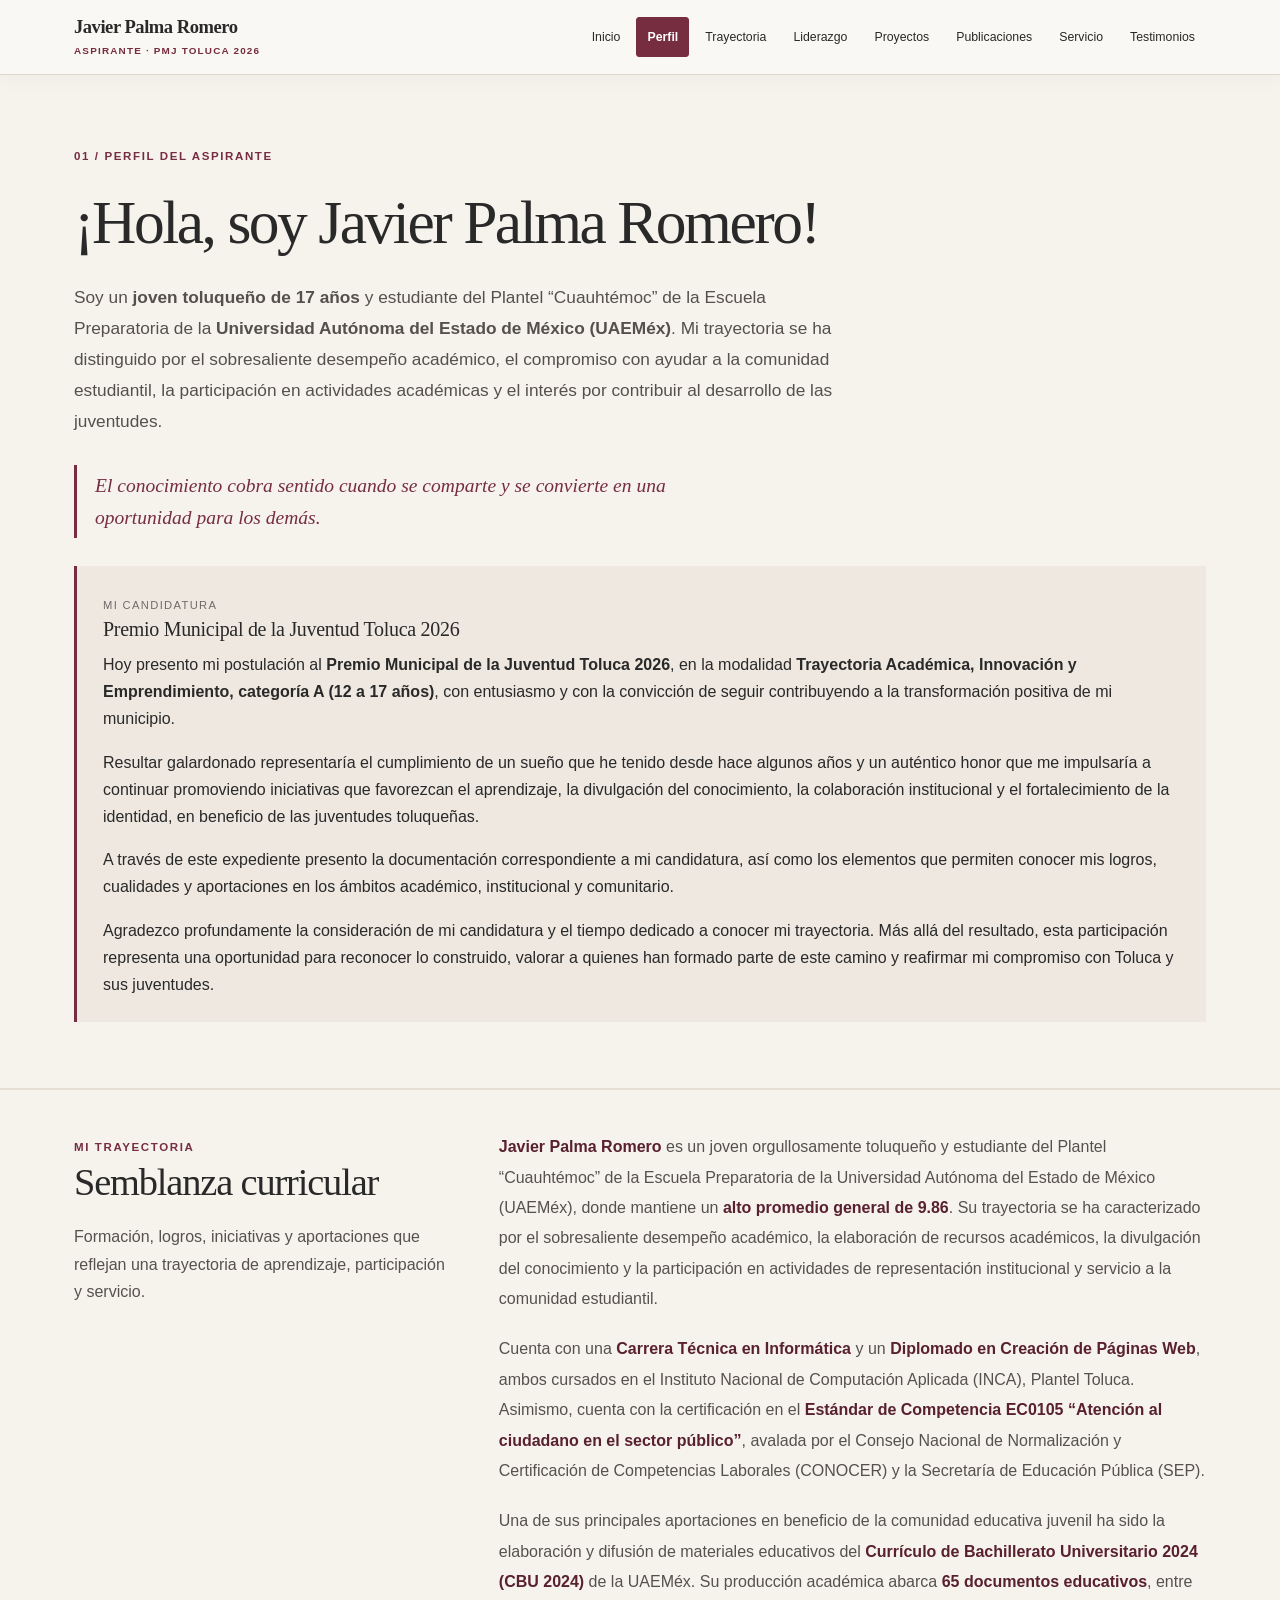
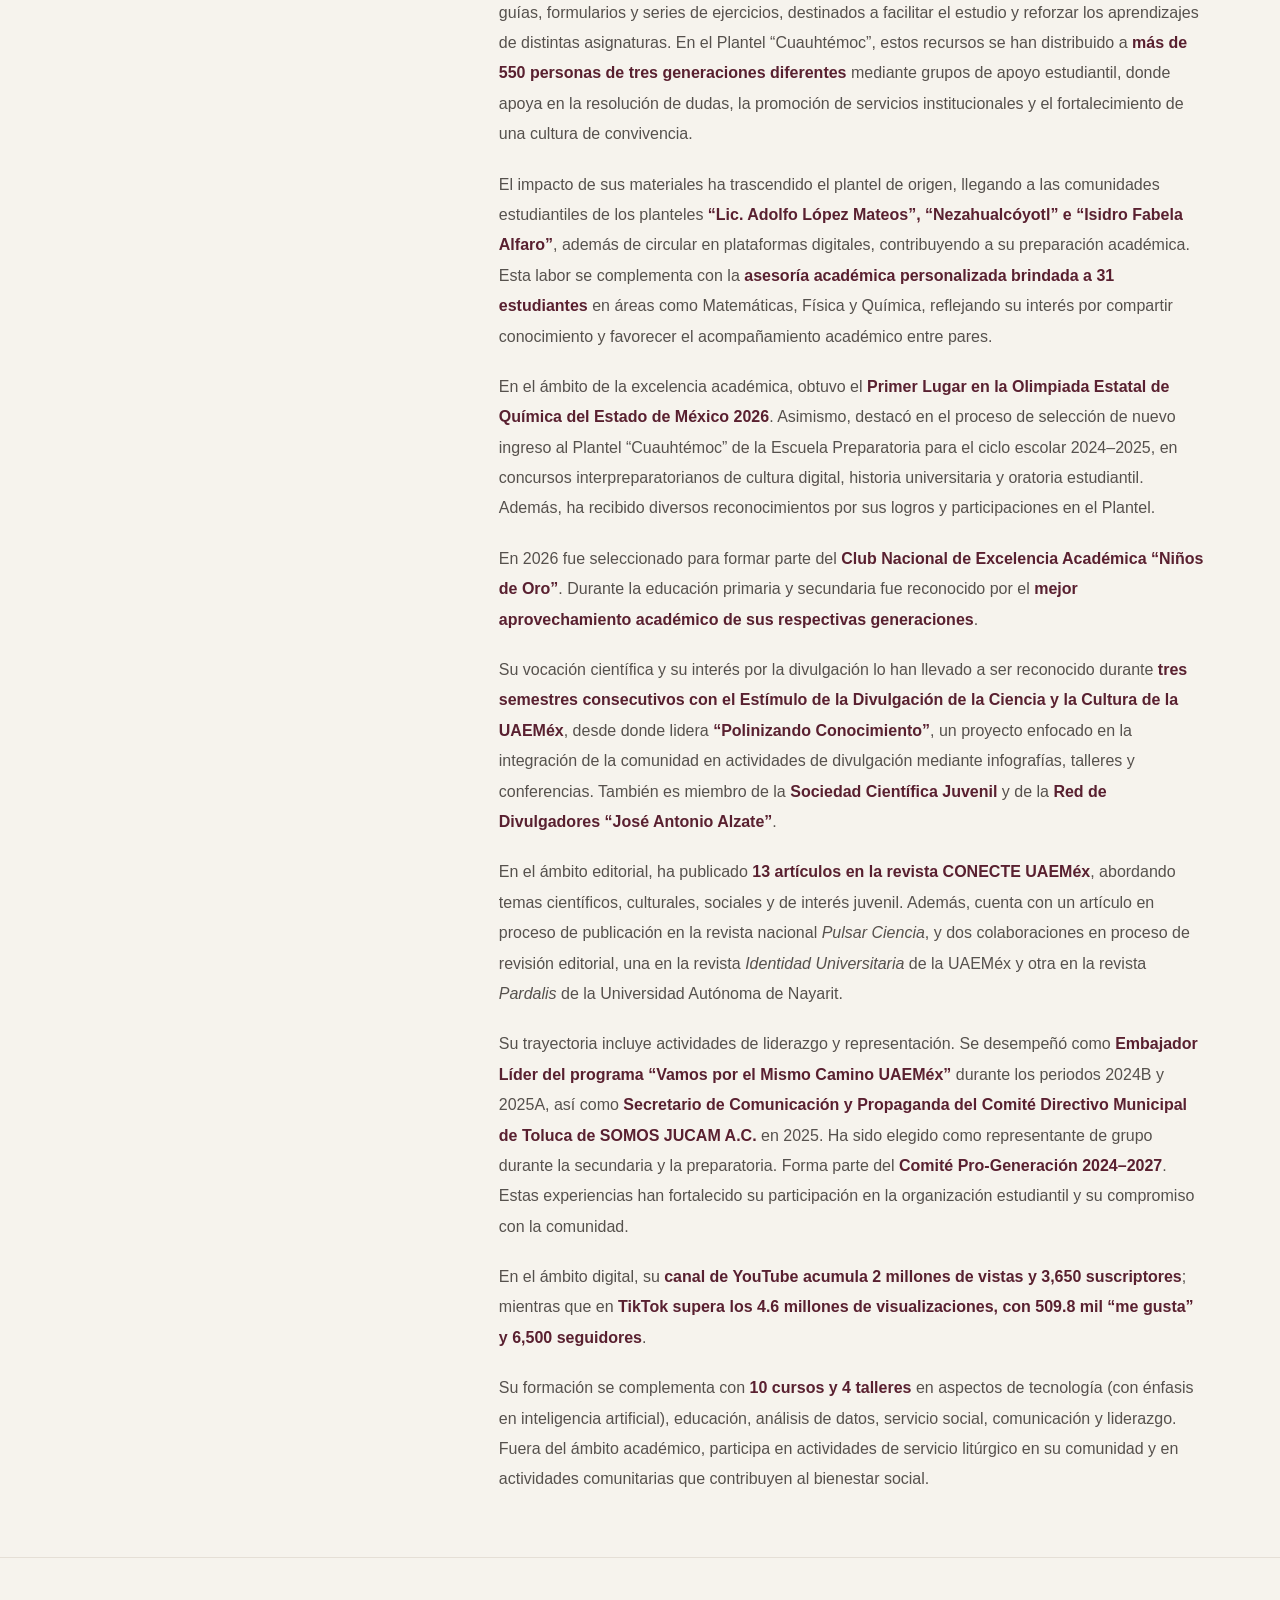
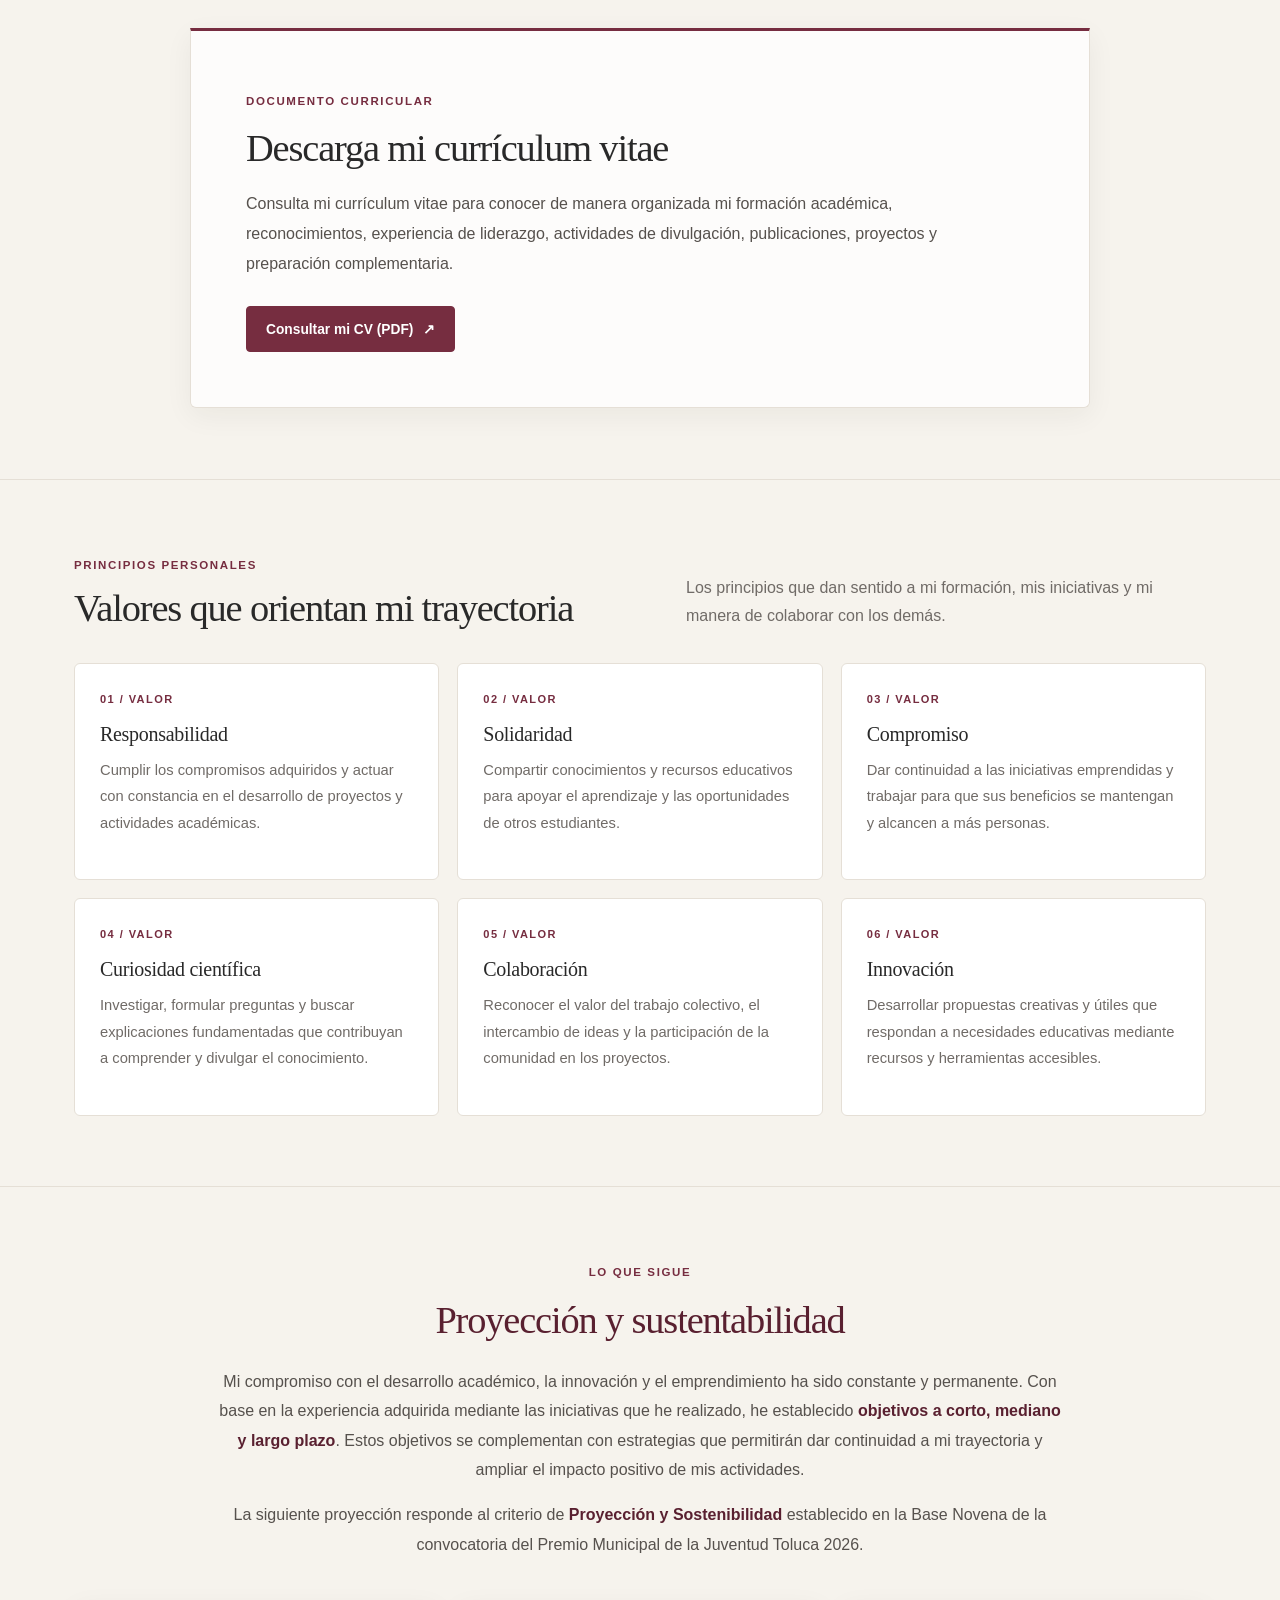
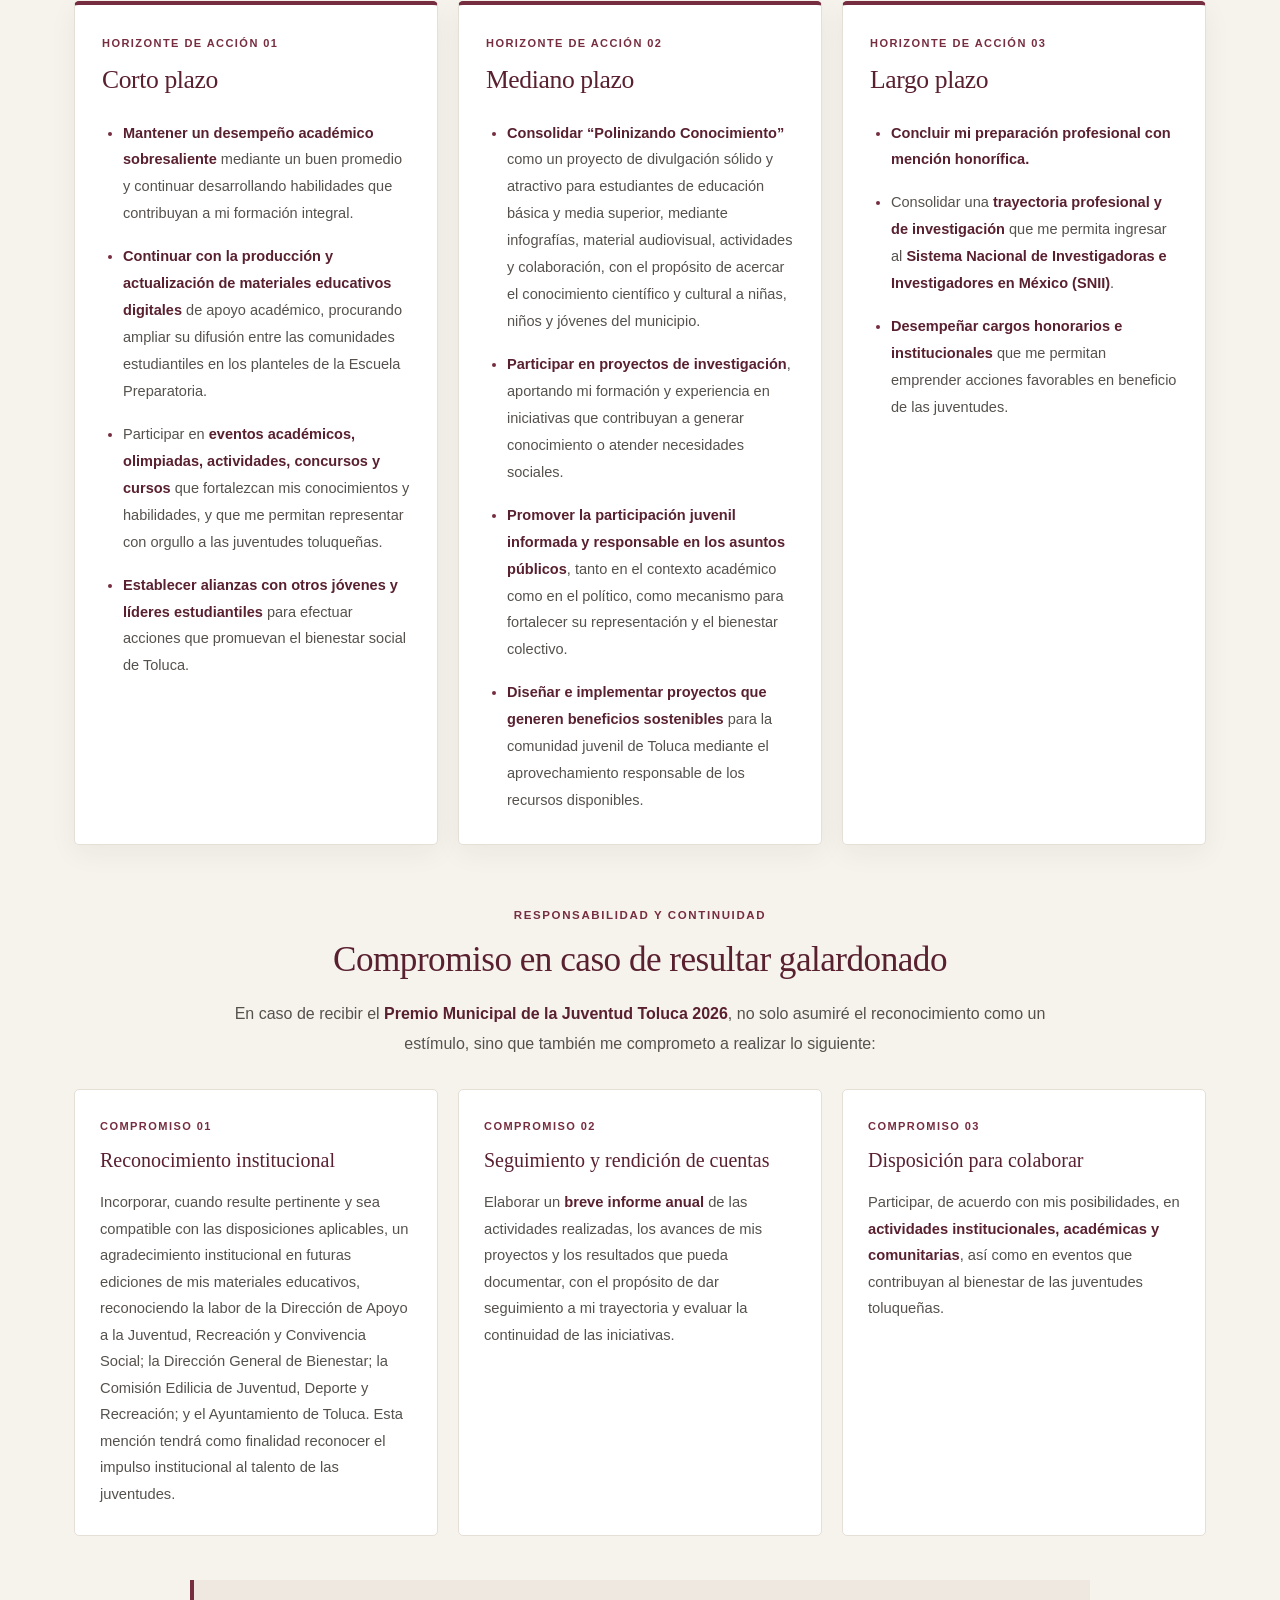
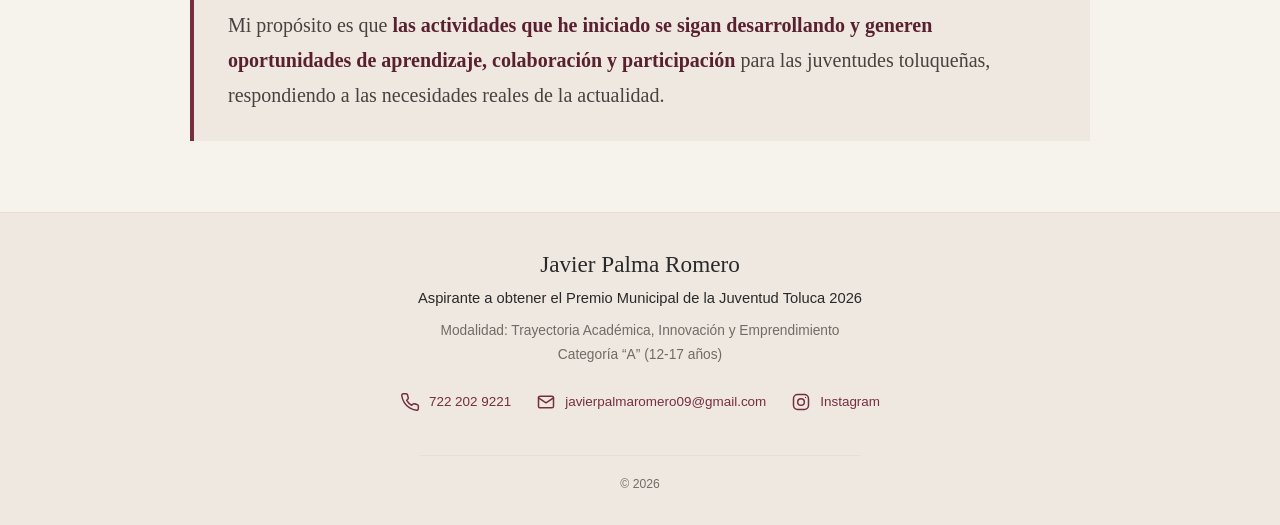
==== commit e2a93302: "Update 01-perfil.html" ====
--- a/01-perfil.html
+++ b/01-perfil.html
@@ -304,15 +304,17 @@
             publicaciones, proyectos y preparación complementaria.
           </p>
 
-          <a
-            class="button button-primary"
-            href="assets/Curriculum-Vitae-Javier-Palma-Romero.pdf"
-            download="Curriculum-Vitae-Javier-Palma-Romero.pdf"
-            type="application/pdf"
-          >
-            Descargar mi CV (PDF)
-            <span aria-hidden="true">↓</span>
-          </a>
+ 
+<a
+  class="button button-primary"
+  href="https://drive.google.com/file/d/1wLQa5LxOLuOyfGLdjktjeuyZObcTImCw/view?usp=sharing"
+  target="_blank"
+  rel="noopener noreferrer"
+>
+  Consultar mi CV (PDF)
+  <span aria-hidden="true">↗</span>
+</a>
+
 
         </div>
 
--- a/styles.css
+++ b/styles.css
@@ -1377,3 +1377,198 @@
   }
 }
 
+
+/* ==========================================
+   PERFIL — PROYECCIÓN Y SUSTENTABILIDAD
+   ========================================== */
+
+.projection-section {
+  background: var(--paper);
+}
+
+/* Encabezado a todo el ancho */
+.projection-intro {
+  max-width: 920px;
+  margin: 0 auto 42px;
+  text-align: center;
+}
+
+.projection-intro h2 {
+  margin: 12px 0 24px;
+  color: var(--burgundy-dark);
+}
+
+.projection-intro p {
+  max-width: 850px;
+  margin: 0 auto 15px;
+  color: #56514d;
+  line-height: 1.85;
+}
+
+.projection-section strong {
+  color: var(--burgundy-dark);
+}
+
+/* Tres tarjetas de objetivos */
+.projection-grid {
+  display: grid;
+  grid-template-columns: repeat(3, minmax(0, 1fr));
+  gap: 20px;
+  align-items: stretch;
+}
+
+.projection-card {
+  min-width: 0;
+  padding: 30px 27px;
+  border: 1px solid var(--line);
+  border-top: 4px solid var(--burgundy);
+  border-radius: 5px;
+  background: var(--white);
+  box-shadow: var(--shadow-soft);
+}
+
+.projection-card h3 {
+  margin: 10px 0 24px;
+  color: var(--burgundy-dark);
+  font-size: 1.6rem;
+}
+
+.projection-card .list-clean {
+  margin: 0;
+  padding-left: 20px;
+}
+
+.projection-card .list-clean li {
+  margin-bottom: 19px;
+  color: #56514d;
+  font-size: 0.91rem;
+  line-height: 1.8;
+}
+
+.projection-card .list-clean li:last-child {
+  margin-bottom: 0;
+}
+
+.projection-card li::marker {
+  color: var(--burgundy);
+}
+
+/* Compromisos */
+.projection-commitment {
+  margin-top: 55px;
+}
+
+.projection-commitment-heading {
+  max-width: 820px;
+  margin: 0 auto 30px;
+  text-align: center;
+}
+
+.projection-commitment-heading h3 {
+  margin: 12px 0 18px;
+  color: var(--burgundy-dark);
+  font-size: clamp(1.6rem, 3vw, 2.2rem);
+}
+
+.projection-commitment-heading p {
+  color: #56514d;
+  line-height: 1.85;
+}
+
+.commitment-grid {
+  display: grid;
+  grid-template-columns: repeat(3, minmax(0, 1fr));
+  gap: 20px;
+  align-items: stretch;
+}
+
+.commitment-card {
+  min-width: 0;
+  padding: 28px 25px;
+  border: 1px solid var(--line);
+  border-radius: 5px;
+  background: var(--white);
+}
+
+.commitment-card h4 {
+  margin: 12px 0 16px;
+  color: var(--burgundy-dark);
+  font-family: var(--font-heading);
+  font-size: 1.25rem;
+  font-weight: 500;
+  line-height: 1.3;
+}
+
+.commitment-card p {
+  margin: 0;
+  color: #56514d;
+  font-size: 0.92rem;
+  line-height: 1.8;
+}
+
+/* Cierre */
+.projection-closing {
+  max-width: 900px;
+  margin: 44px auto 0;
+  padding: 28px 34px;
+  border-left: 4px solid var(--burgundy);
+  background: var(--soft);
+}
+
+.projection-closing p {
+  margin: 0;
+  color: #49413f;
+  font-family: var(--font-heading);
+  font-size: clamp(1.05rem, 1.7vw, 1.25rem);
+  line-height: 1.75;
+}
+
+/* Tabletas */
+@media (max-width: 1050px) {
+  .projection-grid,
+  .commitment-grid {
+    grid-template-columns: repeat(2, minmax(0, 1fr));
+  }
+
+  .projection-card:last-child,
+  .commitment-card:last-child {
+    grid-column: 1 / -1;
+  }
+}
+
+/* Celulares */
+@media (max-width: 700px) {
+  .projection-intro {
+    margin-bottom: 30px;
+    text-align: left;
+  }
+
+  .projection-grid,
+  .commitment-grid {
+    grid-template-columns: 1fr;
+    gap: 16px;
+  }
+
+  .projection-card:last-child,
+  .commitment-card:last-child {
+    grid-column: auto;
+  }
+
+  .projection-card,
+  .commitment-card {
+    padding: 25px 22px;
+  }
+
+  .projection-commitment {
+    margin-top: 43px;
+  }
+
+  .projection-commitment-heading {
+    text-align: left;
+  }
+
+  .projection-closing {
+    margin-top: 32px;
+    padding: 24px 22px;
+  }
+}
